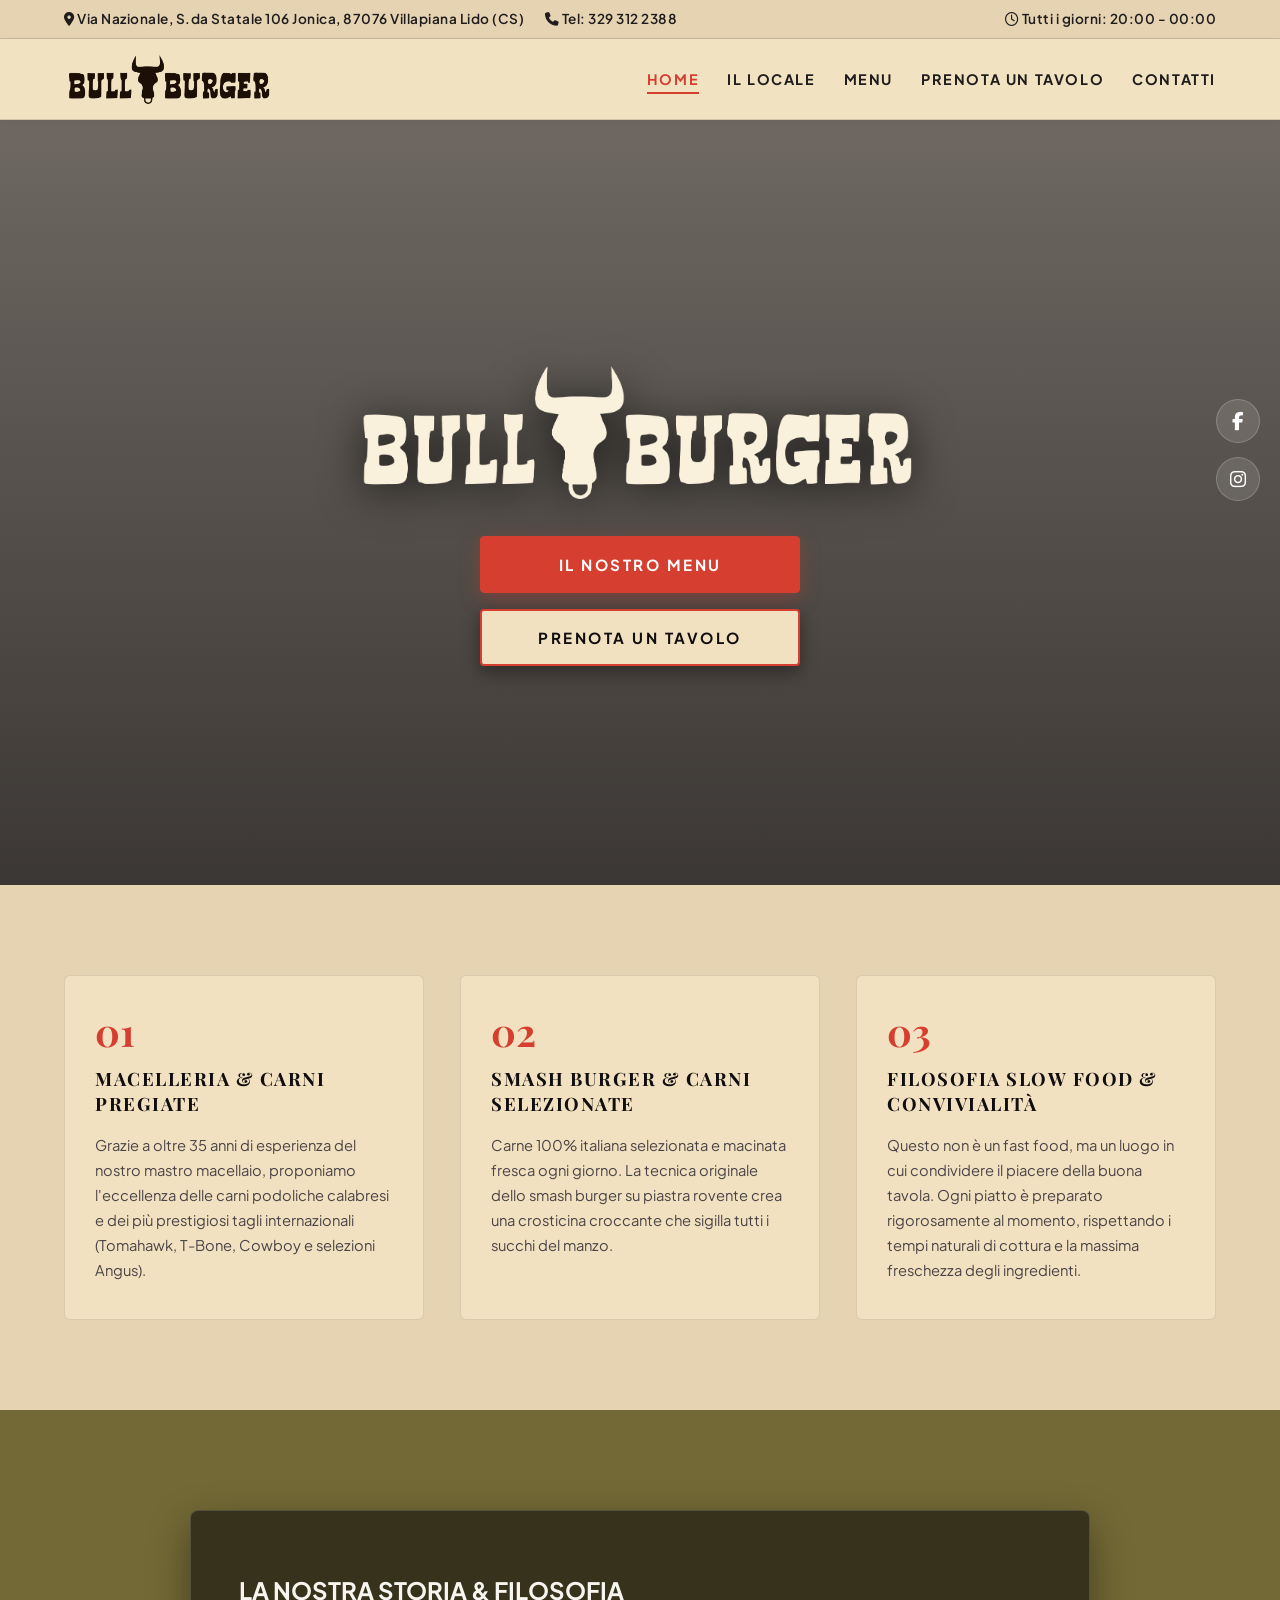
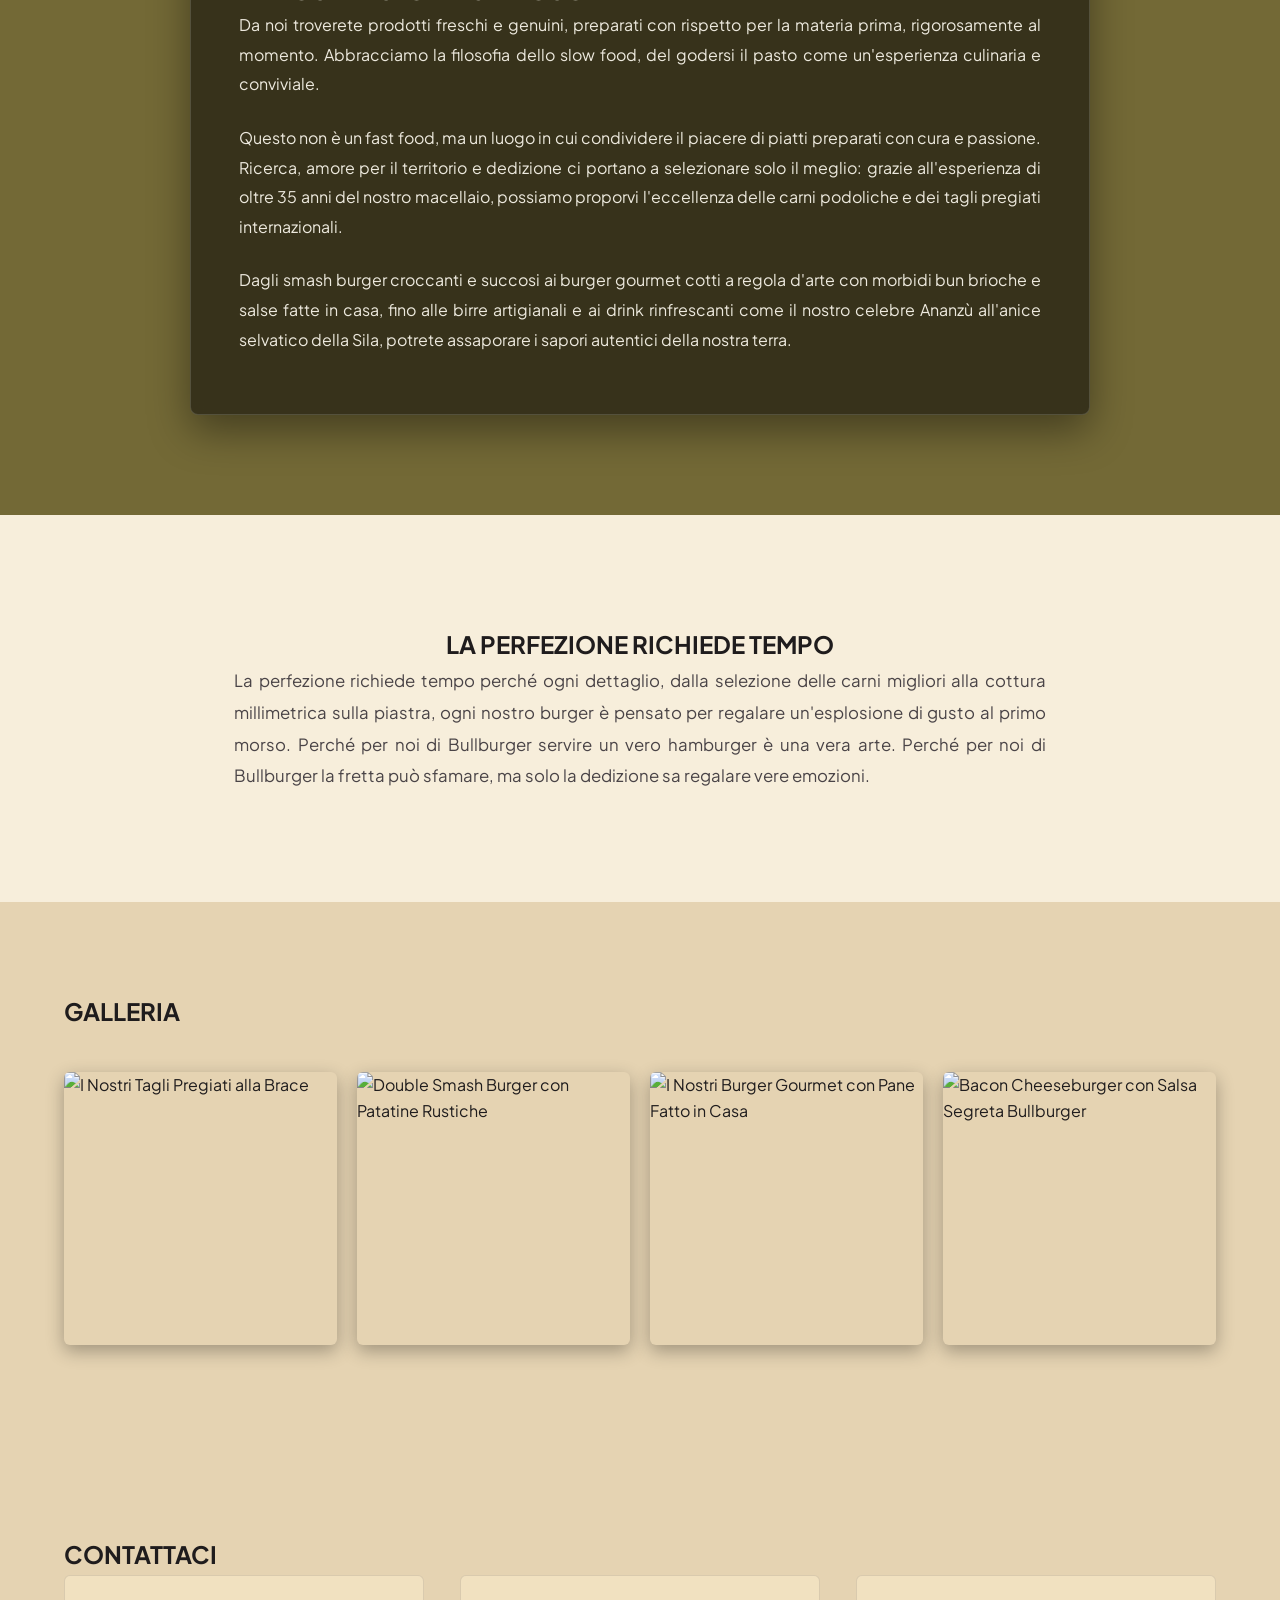
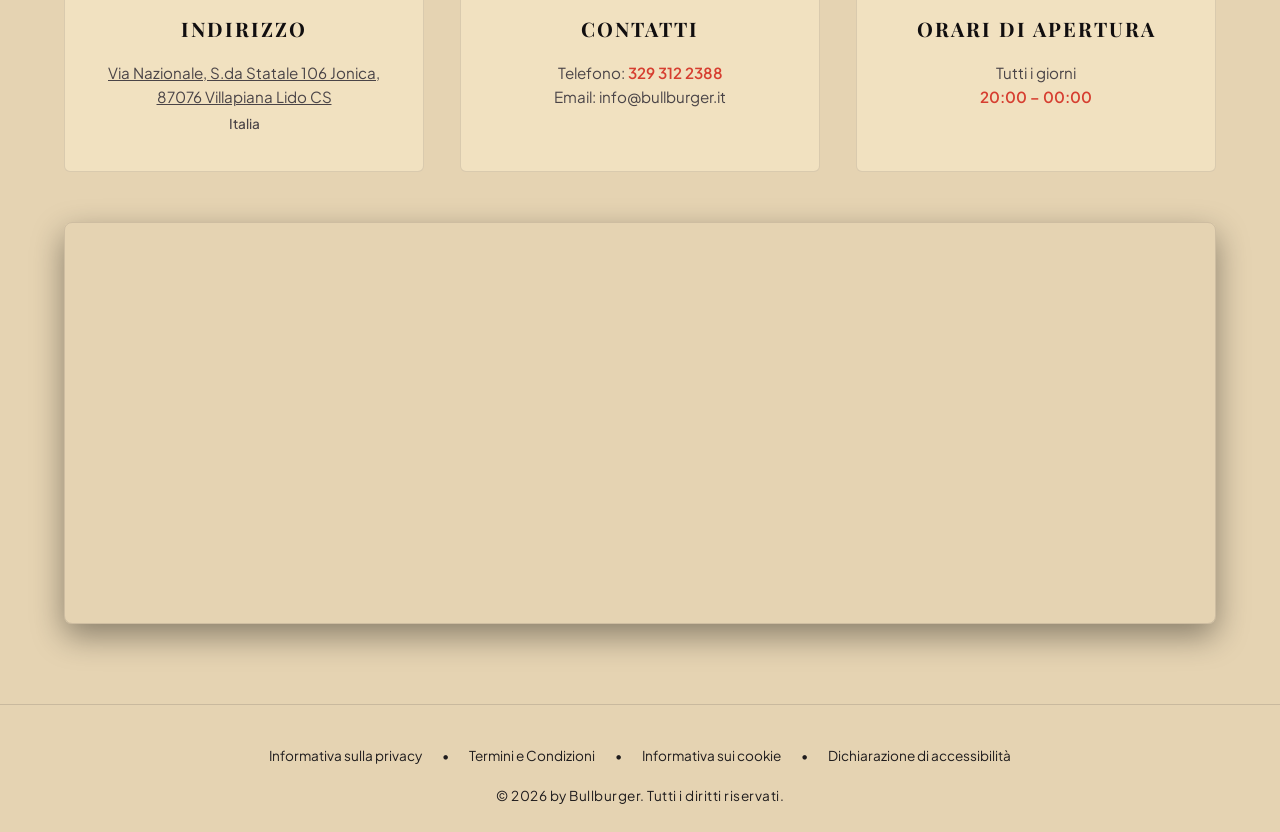
==== index.html @ 43a8c0fd "Messa a norma completa: Privacy Policy, Termini, Cookie Policy, Accessibilita e banner GDPR" ====
<!DOCTYPE html>
<html lang="it">
<head>
  <meta charset="UTF-8">
  <meta name="viewport" content="width=device-width, initial-scale=1.0">
  <title>Bullburger | Villapiana Lido</title>
  
  <!-- Favicon & Icona Safari / Apple Touch -->
  <link rel="icon" type="image/png" href="foto/icon.png">
  <link rel="shortcut icon" type="image/png" href="foto/icon.png">
  <link rel="apple-touch-icon" href="foto/icon.png">
  <meta name="description" content="Bullburger a Via Nazionale, S.da Statale 106 Jonica, Villapiana Lido CS. La vera burger house artigianale con smash burger e hamburger gourmet di alta qualità.">
  
  <!-- Font Google: Playfair Display e Plus Jakarta Sans -->
  <link rel="preconnect" href="https://fonts.googleapis.com">
  <link rel="preconnect" href="https://fonts.gstatic.com" crossorigin>
  <link href="https://fonts.googleapis.com/css2?family=Playfair+Display:ital,wght@0,500;0,700;0,900;1,400&family=Plus+Jakarta+Sans:wght@300;400;500;600;700&display=swap" rel="stylesheet">
  
  <!-- Icone FontAwesome CDN -->
  <link rel="stylesheet" href="https://cdnjs.cloudflare.com/ajax/libs/font-awesome/6.5.1/css/all.min.css">
  
  <!-- Fogli di Stile -->
  <link rel="stylesheet" href="css/styles.css">
</head>
<body>

  <!-- Barra Superiore Info Contatto -->
  <div class="top-bar">
    <div class="container">
      <div class="top-bar-contact">
        <span><i class="fa-solid fa-location-dot"></i> <a href="https://www.google.com/maps/place/Bull+Burger/@39.8053935,16.3968208,13z/data=!4m21!1m14!4m13!1m4!2m2!1d16.3879341!2d39.8195049!4e1!1m6!1m2!1s0x133f5fc4a03ec043:0x80ad513960d73089!2sBull+Burger,+Via+Nazionale,+S.da+Statale+106+Jonica,+87076+Villapiana+Lido+CS!2m2!1d16.4871083!2d39.8060219!3e0!3m5!1s0x133f5fc4a03ec043:0x80ad513960d73089!8m2!3d39.8060219!4d16.4871083!16s%2Fg%2F11gjj9by7s?entry=ttu" target="_blank" rel="noopener" class="topbar-address-link" data-contact-address>Via Nazionale, S.da Statale 106 Jonica, 87076 Villapiana Lido (CS)</a></span>
        <span><i class="fa-solid fa-phone"></i> Tel: <a href="tel:3293122388" data-contact-phone>329 312 2388</a></span>
      </div>
      <div class="top-bar-hours">
        <span><i class="fa-regular fa-clock"></i> <span data-contact-hours>Tutti i giorni 20:00 - 00:00</span></span>
      </div>
    </div>
  </div>

  <!-- Barra di Navigazione Principale -->
  <nav class="navbar">
    <div class="container nav-container">
      <a href="index.html" class="brand-logo" aria-label="Bullburger Home">
        <img src="foto/logo-2.png" alt="Bullburger" class="navbar-logo-img">
      </a>

      <ul class="nav-links">
        <li><a href="index.html" class="active">HOME</a></li>
        <li><a href="#il-locale">IL LOCALE</a></li>
        <li><a href="menu.html">MENU</a></li>
        <li><a href="prenota.html">PRENOTA UN TAVOLO</a></li>
        <li><a href="#contatti">CONTATTI</a></li>
      </ul>

      <button class="mobile-toggle" aria-label="Menu Mobile">
        <i class="fa-solid fa-bars"></i>
      </button>
    </div>
  </nav>

  <!-- Icone Social Fluttuanti Laterali -->
  <aside class="floating-socials">
    <a href="https://www.facebook.com/bullburger/?locale=it_IT" class="social-circle social-fb" target="_blank" rel="noopener" aria-label="Facebook"><i class="fa-brands fa-facebook-f"></i></a>
    <a href="https://www.instagram.com/bullburgervillapiana/" class="social-circle social-ig" target="_blank" rel="noopener" aria-label="Instagram"><i class="fa-brands fa-instagram"></i></a>
  </aside>

  <!-- Hero Section -->
  <header id="home" class="hero">
    <div class="container hero-content">
      <div class="hero-logo-container">
        <img src="foto/logo.png" alt="Bullburger" class="hero-logo-img">
      </div>
      
      <!-- 2 Bottoni al centro pagina -->
      <div class="hero-buttons-stack">
        <a href="menu.html" class="btn-primary">IL NOSTRO MENU</a>
        <a href="prenota.html" class="btn-secondary-hero">PRENOTA UN TAVOLO</a>
      </div>
    </div>
  </header>

  <!-- Sezione Il Ristorante (3 colonne) -->
  <section id="il-locale" class="highlights-section">
    <div class="container">
      <div class="highlights-grid" id="highlights-container">
        <!-- Generato dinamicamente da config.js -->
      </div>
    </div>
  </section>

  <!-- Sezione La Nostra Storia (Sfondo Verde Oliva) -->
  <section class="story-section">
    <div class="container">
      <div class="story-card">
        <h2 class="section-title" id="story-title">LA NOSTRA STORIA & FILOSOFIA</h2>
        <div id="story-paragraphs">
          <!-- Paragrafi inseriti da config.js -->
        </div>
      </div>
    </div>
  </section>

  <!-- Sezione La Perfezione Richiede Tempo (Filosofia) -->
  <section class="philosophy-section">
    <div class="container philosophy-container">
      <h2 class="section-title" id="philosophy-title">LA PERFEZIONE RICHIEDE TEMPO</h2>
      <p class="philosophy-text" id="philosophy-text">
        <!-- Testo inserito da config.js -->
      </p>
    </div>
  </section>

  <!-- Sezione Galleria -->
  <section class="gallery-section">
    <div class="container">
      <h2 class="section-title">GALLERIA</h2>
      <div class="gallery-grid" id="gallery-container">
        <!-- Immagini generate dinamicamente da config.js -->
      </div>
    </div>
  </section>

  <!-- Sezione Contatti & Mappa (senza modulo prenotazione) -->
  <section id="contatti" class="contact-section">
    <div class="container">
      <h2 class="section-title">CONTATTACI</h2>

      <div class="contact-grid">
        <div class="contact-box">
          <h3 class="contact-box-title">INDIRIZZO</h3>
          <p><a href="https://www.google.com/maps/place/Bull+Burger/@39.8053935,16.3968208,13z/data=!4m21!1m14!4m13!1m4!2m2!1d16.3879341!2d39.8195049!4e1!1m6!1m2!1s0x133f5fc4a03ec043:0x80ad513960d73089!2sBull+Burger,+Via+Nazionale,+S.da+Statale+106+Jonica,+87076+Villapiana+Lido+CS!2m2!1d16.4871083!2d39.8060219!3e0!3m5!1s0x133f5fc4a03ec043:0x80ad513960d73089!8m2!3d39.8060219!4d16.4871083!16s%2Fg%2F11gjj9by7s?entry=ttu" target="_blank" rel="noopener" style="color: inherit; text-decoration: underline;">Via Nazionale, S.da Statale 106 Jonica,<br>87076 Villapiana Lido CS</a></p>
          <p style="color: var(--text-muted); font-size: 0.85rem; margin-top: 4px; font-weight: 500;">Italia</p>
        </div>

        <div class="contact-box">
          <h3 class="contact-box-title">CONTATTI</h3>
          <p>Telefono: <a href="tel:3293122388" data-contact-phone style="color: var(--accent-gold); font-weight:600;">329 312 2388</a></p>
          <p>Email: <span style="color: var(--text-muted);">info@bullburger.it</span></p>
        </div>

        <div class="contact-box">
          <h3 class="contact-box-title">ORARI DI APERTURA</h3>
          <p>Tutti i giorni</p>
          <p style="color: var(--accent-gold); font-weight:600;">20:00 – 00:00</p>
        </div>
      </div>

      <!-- Mappa Google Maps Interattiva -->
      <div class="map-wrapper">
        <iframe id="maps-iframe" src="https://maps.google.com/maps?q=Bull+Burger,+Via+Nazionale,+S.da+Statale+106+Jonica,+87076+Villapiana+Lido+CS&t=&z=16&ie=UTF8&iwloc=&output=embed" 
          loading="lazy" 
          allowfullscreen 
          title="Mappa Bullburger">
        </iframe>
      </div>
    </div>
  </section>

  <!-- Footer -->
  <footer class="footer">
    <div class="container">
      <div class="footer-links">
        <a href="privacy.html">Informativa sulla privacy</a>
        <span>•</span>
        <a href="termini.html">Termini e Condizioni</a>
        <span>•</span>
        <a href="cookie.html">Informativa sui cookie</a>
        <span>•</span>
        <a href="accessibilita.html">Dichiarazione di accessibilità</a>
      </div>
      <p class="footer-copy">© 2026 by <span data-brand-name>Bullburger</span>. Tutti i diritti riservati.</p>
    </div>
  </footer>

  <!-- File JavaScript -->
  <script src="js/config.js"></script>
  <script src="js/script.js"></script>
</body>
</html>
---- css/styles.css ----
/* ==========================================================================
   SITO RISTORANTE - Bullburger
   Palette: Dark Earth / Warm Charcoal / Olive Green / Accent Tomato Red & Gold
   ========================================================================== */

:root {
  --bg-main: #f7eedb;
  --bg-secondary: #e5d3b2;
  --bg-card: #f1e1c0;
  --bg-olive: #736936;
  --bg-olive-dark: #5e552a;
  --text-main: #1f1c1d;
  --text-muted: #4a4447;
  --text-dark: #110e0f;
  --accent-red: #d63e30;
  --accent-gold: #d63e30;
  --accent-green: #25d366; /* WhatsApp Green */
  --accent-green-dark: #128c7e;
  --border-light: rgba(43, 39, 41, 0.15);
  --border-card: rgba(43, 39, 41, 0.12);
  --font-serif: 'Playfair Display', Georgia, serif;
  --font-sans: 'Plus Jakarta Sans', system-ui, -apple-system, sans-serif;
  --container-max: 1200px;
  --transition: all 0.3s cubic-bezier(0.16, 1, 0.3, 1);
}

*, *::before, *::after {
  box-sizing: border-box;
  margin: 0;
  padding: 0;
}

html {
  scroll-behavior: smooth;
  font-size: 16px;
  scroll-padding-top: 80px;
}

body {
  font-family: var(--font-sans);
  background-color: var(--bg-main);
  color: var(--text-main);
  line-height: 1.65;
  overflow-x: hidden;
  -webkit-font-smoothing: antialiased;
}

a {
  color: inherit;
  text-decoration: none;
  transition: var(--transition);
}

img {
  max-width: 100%;
  height: auto;
  display: block;
}

.container {
  width: 100%;
  max-width: var(--container-max);
  margin: 0 auto;
  padding: 0 24px;
}

/* ==========================================================================
   TOP BAR & NAVIGATION
   ========================================================================== */

.top-bar {
  background-color: var(--bg-secondary);
  color: var(--text-main);
  font-weight: 600;
  font-size: 0.85rem;
  letter-spacing: 0.5px;
  border-bottom: 1px solid var(--border-light);
  padding: 8px 0;
}

.top-bar .container {
  display: flex;
  justify-content: space-between;
  align-items: center;
  flex-wrap: wrap;
  gap: 12px;
}

.top-bar-contact span {
  margin-right: 18px;
}

.top-bar-contact span:last-child {
  margin-right: 0;
}

.top-bar-contact a:hover {
  color: var(--accent-gold);
}

.navbar {
  position: sticky;
  top: 0;
  z-index: 1000;
  background-color: rgba(241, 225, 192, 0.96);
  box-shadow: 0 2px 10px rgba(0, 0, 0, 0.05);
  box-shadow: 0 2px 10px rgba(0, 0, 0, 0.05);
  backdrop-filter: blur(12px);
  border-bottom: 1px solid var(--border-light);
  transition: var(--transition);
}

.navbar.scrolled {
  background-color: rgba(229, 211, 178, 0.98);
  box-shadow: 0 8px 24px rgba(0, 0, 0, 0.4);
}

.nav-container {
  display: flex;
  justify-content: space-between;
  align-items: center;
  height: 80px;
}

.brand-logo {
  display: flex;
  align-items: center;
}

.navbar-logo-img {
  height: 52px;
  max-height: 56px;
  width: auto;
  object-fit: contain;
  display: block;
}

.nav-links {
  display: flex;
  list-style: none;
  align-items: center;
  gap: 28px;
}

.nav-links a {
  font-size: 0.90rem;
  font-weight: 600;
  letter-spacing: 1.6px;
  text-transform: uppercase;
  color: var(--text-main); font-weight: 700;
  position: relative;
  padding: 6px 0;
}

.nav-links a:hover,
.nav-links a.active {
  color: var(--accent-red);
}

.nav-links a::after {
  content: '';
  position: absolute;
  bottom: 0;
  left: 0;
  width: 0%;
  height: 2px;
  background-color: var(--accent-red);
  transition: var(--transition);
}

.nav-links a:hover::after,
.nav-links a.active::after {
  width: 100%;
}

.mobile-toggle {
  display: none;
  background: none;
  border: none;
  color: var(--text-main);
  font-size: 1.8rem;
  cursor: pointer;
}

/* Floating Social Icons */
.floating-socials {
  position: fixed;
  right: 20px;
  top: 50%;
  transform: translateY(-50%);
  display: flex;
  flex-direction: column;
  gap: 14px;
  z-index: 999;
}

.social-circle {
  width: 44px;
  height: 44px;
  border-radius: 50%;
  background: rgba(255, 255, 255, 0.12);
  backdrop-filter: blur(8px);
  border: 1px solid rgba(255, 255, 255, 0.2);
  display: flex;
  align-items: center;
  justify-content: center;
  color: #fff;
  font-size: 1.15rem;
  transition: var(--transition);
}

.social-circle:hover {
  background: var(--accent-red);
  transform: scale(1.12);
}

/* ==========================================================================
   HERO SECTION (HOME)
   ========================================================================== */

.hero {
  position: relative;
  min-height: 85vh;
  display: flex;
  align-items: center;
  justify-content: center;
  text-align: center;
  background: linear-gradient(rgba(18, 15, 16, 0.60), rgba(18, 15, 16, 0.82)),
              url('https://images.unsplash.com/photo-1568901346375-23c9450c58cd?auto=format&fit=crop&w=1920&q=80') center/cover no-repeat;
  padding: 80px 20px 60px;
}

.hero-content {
  max-width: 800px;
  display: flex;
  flex-direction: column;
  align-items: center;
}

.hero-logo-container {
  margin-bottom: 24px;
  width: 100%;
}

.hero-logo-img {
  max-width: 580px;
  width: 95%;
  height: auto;
  margin: 0 auto;
  display: block;
  animation: logoMaterialize 1.4s cubic-bezier(0.16, 1, 0.3, 1) forwards;
  will-change: transform, opacity, filter;
}

@keyframes logoMaterialize {
  0% {
    opacity: 0;
    transform: scale(0.72) translateY(28px);
    filter: blur(14px) brightness(1.7) drop-shadow(0 0 35px rgba(255, 255, 255, 0.85));
  }
  65% {
    opacity: 0.95;
    transform: scale(1.03) translateY(-4px);
    filter: blur(2px) brightness(1.15) drop-shadow(0 0 16px rgba(255, 255, 255, 0.4));
  }
  100% {
    opacity: 1;
    transform: scale(1) translateY(0);
    filter: blur(0px) brightness(1) drop-shadow(0 6px 22px rgba(0, 0, 0, 0.7));
  }
}

.hero-buttons-stack {
  display: flex;
  flex-direction: column;
  gap: 16px;
  align-items: center;
  width: 100%;
  max-width: 320px;
  margin-top: 10px;
  animation: heroButtonsFadeIn 0.9s 0.5s cubic-bezier(0.16, 1, 0.3, 1) both;
}

@keyframes heroButtonsFadeIn {
  0% {
    opacity: 0;
    transform: translateY(20px);
  }
  100% {
    opacity: 1;
    transform: translateY(0);
  }
}

/* Hero Action Buttons */
.hero-buttons-stack {
  display: flex;
  flex-direction: column;
  gap: 16px;
  align-items: center;
  width: 100%;
  max-width: 320px;
  margin-top: 10px;
}

.btn-primary {
  display: block;
  width: 100%;
  padding: 15px 36px;
  background-color: var(--accent-red);
  color: #fff;
  border: 1px solid var(--accent-red);
  font-size: 0.95rem;
  font-weight: 700;
  letter-spacing: 2.5px;
  text-transform: uppercase;
  border-radius: 4px;
  text-align: center;
  cursor: pointer;
  box-shadow: 0 6px 20px rgba(209, 56, 43, 0.35);
  transition: var(--transition);
}

.btn-primary:hover {
  background-color: #b52a1f;
  border-color: #b52a1f;
  transform: translateY(-2px);
  box-shadow: 0 10px 24px rgba(209, 56, 43, 0.5);
}

.btn-secondary-hero {
  display: block;
  width: 100%;
  padding: 14px 36px;
  background-color: var(--bg-card);
  color: var(--text-dark);
  border: 2px solid var(--accent-red);
  font-weight: 800;
  font-size: 0.95rem;
  font-weight: 700;
  letter-spacing: 2.5px;
  text-transform: uppercase;
  border-radius: 4px;
  text-align: center;
  cursor: pointer;
  backdrop-filter: blur(8px);
  box-shadow: 0 6px 18px rgba(0, 0, 0, 0.4);
  transition: var(--transition);
}

.btn-secondary-hero:hover {
  background-color: var(--accent-red);
  color: #fff;
  transform: translateY(-2px);
  box-shadow: 0 10px 24px rgba(214, 175, 93, 0.4);
}

/* ==========================================================================
   PAGE BANNER (FOR SUBPAGES)
   ========================================================================== */

.page-banner {
  padding: 70px 20px 50px;
  text-align: center;
  background: linear-gradient(rgba(241, 225, 192, 0.88), rgba(229, 211, 178, 0.95)),
              url('https://images.unsplash.com/photo-1586190848861-99aa4a171e90?auto=format&fit=crop&w=1920&q=80') center/cover no-repeat;
  border-bottom: 1px solid var(--border-light);
}

.page-banner-title {
  font-family: var(--font-serif);
  font-size: clamp(2.2rem, 5vw, 3.5rem);
  font-weight: 700;
  letter-spacing: 3px;
  text-transform: uppercase;
  color: var(--text-dark);
  margin-bottom: 12px;
}

.page-banner-subtitle {
  font-size: 1.05rem;
  color: var(--text-main); font-weight: 600;
  max-width: 700px;
  margin: 0 auto;
}

/* ==========================================================================
   SECTIONS: HIGHLIGHTS, STORY, PHILOSOPHY, GALLERY
   ========================================================================== */

.highlights-section {
  padding: 90px 0;
  background-color: var(--bg-secondary);
}

.highlights-grid {
  display: grid;
  grid-template-columns: repeat(3, 1fr);
  gap: 36px;
}

.highlight-card {
  padding: 36px 30px;
  background-color: var(--bg-card);
  border: 1px solid var(--border-card);
  border-radius: 6px;
  display: flex;
  flex-direction: column;
  transition: var(--transition);
}

.highlight-card:hover {
  transform: translateY(-6px);
  border-color: var(--accent-gold);
}

.highlight-num {
  font-family: var(--font-serif);
  font-size: 2.4rem;
  color: var(--accent-gold);
  font-weight: 700;
  line-height: 1;
  margin-bottom: 16px;
}

.highlight-title {
  font-family: var(--font-serif);
  font-size: 1.15rem;
  letter-spacing: 1.5px;
  text-transform: uppercase;
  color: var(--text-dark);
  margin-bottom: 16px;
  line-height: 1.35;
}

.highlight-text {
  font-size: 0.92rem;
  color: var(--text-muted);
  line-height: 1.7;
}

.story-section {
  padding: 100px 0;
  background: var(--bg-olive) url('https://images.unsplash.com/photo-1541544741938-0af808871cc0?auto=format&fit=crop&w=1920&q=80') center/cover no-repeat;
  background-blend-mode: multiply;
  color: #f7f5ef;
  position: relative;
}

.story-section .section-title {
  color: #f7f5ef;
}

.story-card {
  max-width: 900px;
  margin: 0 auto;
  background: rgba(45, 42, 23, 0.85);
  backdrop-filter: blur(6px);
  padding: 60px 48px;
  border-radius: 8px;
  border: 1px solid rgba(255, 255, 255, 0.15);
  box-shadow: 0 16px 40px rgba(0, 0, 0, 0.4);
}

.story-card p {
  font-family: var(--font-sans);
  font-size: 1rem;
  line-height: 1.85;
  margin-bottom: 24px;
  color: #ede9de !important;
  text-align: justify;
}

.story-card p:last-child {
  margin-bottom: 0;
}

.philosophy-section {
  padding: 110px 0;
  background-color: var(--bg-main);
  text-align: center;
}

.philosophy-container {
  max-width: 860px;
  margin: 0 auto;
}

.philosophy-text {
  font-size: 1.05rem;
  line-height: 1.9;
  color: var(--text-muted);
  text-align: justify;
}

.gallery-section {
  padding: 90px 0;
  background-color: var(--bg-secondary);
}

.gallery-grid {
  display: grid;
  grid-template-columns: repeat(4, 1fr);
  gap: 20px;
  margin-top: 40px;
}

.gallery-item {
  position: relative;
  border-radius: 6px;
  overflow: hidden;
  aspect-ratio: 1 / 1;
  box-shadow: 0 6px 18px rgba(0,0,0,0.3);
  cursor: pointer;
}

.gallery-item img {
  width: 100%;
  height: 100%;
  object-fit: cover;
  transition: transform 0.5s ease;
}

.gallery-item:hover img {
  transform: scale(1.08);
}

.gallery-overlay {
  position: absolute;
  inset: 0;
  background: linear-gradient(to top, rgba(0,0,0,0.8) 0%, transparent 60%);
  opacity: 0;
  display: flex;
  align-items: flex-end;
  padding: 18px;
  transition: var(--transition);
}

.gallery-item:hover .gallery-overlay {
  opacity: 1;
}

.gallery-caption {
  font-size: 0.9rem;
  font-weight: 600;
  color: #fff;
}

/* ==========================================================================
   MENU SECTION (FULL MENU)
   ========================================================================== */

.menu-section {
  padding: 70px 0 110px;
  background-color: var(--bg-main);
}

.menu-tabs {
  display: flex;
  justify-content: center;
  gap: 10px;
  flex-wrap: wrap;
  margin-bottom: 50px;
}

.menu-tab-btn {
  background: var(--bg-card);
  border: 1px solid var(--border-light);
  color: var(--text-muted);
  padding: 10px 20px;
  border-radius: 30px;
  font-size: 0.85rem;
  font-weight: 600;
  letter-spacing: 1px;
  cursor: pointer;
  transition: var(--transition);
}

.menu-tab-btn:hover,
.menu-tab-btn.active {
  background: var(--accent-red);
  color: #fff;
  border-color: var(--accent-red);
  box-shadow: 0 4px 14px rgba(209, 56, 43, 0.4);
}

.menu-category-group {
  margin-bottom: 60px;
}

.category-title {
  font-family: var(--font-serif);
  font-size: 1.8rem;
  letter-spacing: 2px;
  color: var(--text-dark);
  text-transform: uppercase;
  margin-bottom: 6px;
}

.category-subtitle {
  font-size: 0.95rem;
  color: var(--accent-gold);
  margin-bottom: 28px;
  font-style: italic;
}

.menu-items-grid {
  display: grid;
  grid-template-columns: repeat(2, 1fr);
  gap: 24px;
}

.menu-card {
  display: flex;
  justify-content: space-between;
  gap: 20px;
  background-color: var(--bg-secondary);
  border: 1px solid var(--border-card);
  padding: 22px;
  border-radius: 6px;
  transition: var(--transition);
}

.menu-card:hover {
  background-color: var(--bg-card);
  border-color: rgba(255, 255, 255, 0.18);
  transform: translateY(-3px);
}

.menu-card-info {
  flex: 1;
}

.menu-item-header {
  display: flex;
  justify-content: space-between;
  align-items: baseline;
  gap: 12px;
  margin-bottom: 8px;
}

.menu-item-name {
  font-family: var(--font-serif);
  font-size: 1.15rem;
  font-weight: 700;
  color: var(--text-dark);
}

.menu-item-price {
  font-size: 1rem;
  font-weight: 700;
  color: var(--accent-gold);
  white-space: nowrap;
}

.menu-item-desc {
  font-size: 0.88rem;
  color: var(--text-muted);
  line-height: 1.5;
  margin-bottom: 12px;
}

.menu-tags {
  display: flex;
  gap: 6px;
  flex-wrap: wrap;
}

.tag-badge {
  font-size: 0.72rem;
  padding: 3px 10px;
  background: rgba(0, 0, 0, 0.08);
  border-radius: 20px;
  color: var(--text-dark); font-weight: 600;
  letter-spacing: 0.5px;
}

.menu-card-thumb {
  width: 90px;
  height: 90px;
  border-radius: 6px;
  overflow: hidden;
  flex-shrink: 0;
}

.menu-card-thumb img {
  width: 100%;
  height: 100%;
  object-fit: cover;
}

/* ==========================================================================
   PRENOTAZIONE & WHATSAPP BANNER (PRENOTA.HTML)
   ========================================================================= */

.booking-section {
  padding: 70px 0 100px;
  background-color: var(--bg-main);
}

.booking-wrapper {
  display: grid;
  grid-template-columns: 1.25fr 0.75fr;
  gap: 40px;
  align-items: start;
}

.reservation-box {
  background-color: var(--bg-card);
  padding: 44px 36px;
  border-radius: 8px;
  border: 1px solid var(--border-card);
  box-shadow: 0 12px 32px rgba(0,0,0,0.3);
  position: relative;
}

.whatsapp-notice-card {
  background: rgba(37, 211, 102, 0.1);
  border-left: 4px solid var(--accent-green);
  padding: 16px 20px;
  border-radius: 4px;
  margin-bottom: 28px;
  display: flex;
  gap: 14px;
  align-items: center;
}

.whatsapp-notice-card i {
  font-size: 1.8rem;
  color: var(--accent-green);
  flex-shrink: 0;
}

.whatsapp-notice-card p {
  font-size: 0.92rem;
  color: #0f5132; font-weight: 600;
  line-height: 1.5;
  margin: 0;
}

.form-title {
  font-family: var(--font-serif);
  font-size: 1.6rem;
  letter-spacing: 1px;
  color: #110e0f !important;
  margin-bottom: 8px;
}

.form-subtitle {
  color: #4a4447 !important;
  font-size: 0.92rem;
  margin-bottom: 24px;
}

.form-grid {
  display: grid;
  grid-template-columns: 1fr 1fr;
  gap: 16px;
  margin-bottom: 16px;
}

.form-grid {
  display: grid;
  grid-template-columns: 1fr 1fr;
  gap: 20px;
  margin-bottom: 16px;
  align-items: flex-end; /* Allinea perfettamente alla base tutti i campi della stessa riga */
}

.form-group {
  margin-bottom: 18px;
  display: flex;
  flex-direction: column;
  justify-content: flex-end;
}

.form-group label {
  color: var(--text-dark);
  font-weight: 700;
  display: flex;
  align-items: flex-end;
  min-height: 28px; /* Garantisce che etichette su 1 o 2 righe abbiano sempre la stessa altezza */
  font-size: 0.82rem;
  font-weight: 600;
  letter-spacing: 1px;
  text-transform: uppercase;
  color: var(--text-muted);
  margin-bottom: 8px;
  line-height: 1.3;
}

.form-group input,
.form-group select {
  width: 100%;
  height: 48px;
  padding: 0 16px;
  background-color: #faf2e1 !important;
  border: 1.5px solid rgba(43, 39, 41, 0.25) !important;
  color: #110e0f !important;
  border-radius: 6px;
  font-family: inherit;
  font-size: 0.95rem;
  font-weight: 600;
  outline: none;
  box-sizing: border-box;
  color-scheme: light;
  transition: var(--transition);
}

.form-group textarea {
  width: 100%;
  padding: 14px 16px;
  background-color: #faf2e1 !important;
  border: 1.5px solid rgba(43, 39, 41, 0.25) !important;
  color: #110e0f !important;
  border-radius: 6px;
  font-family: inherit;
  font-size: 0.95rem;
  font-weight: 600;
  outline: none;
  box-sizing: border-box;
  color-scheme: light;
  transition: var(--transition);
}

.form-group input:focus,
.form-group select:focus,
.form-group textarea:focus {
  border-color: var(--accent-red) !important;
  background-color: #fffdf7 !important;
  box-shadow: 0 0 0 3px rgba(214, 62, 48, 0.15);
}

.booking-info-box {
  background-color: var(--bg-secondary);
  padding: 36px 30px;
  border-radius: 8px;
  border: 1px solid var(--border-card);
  display: flex;
  flex-direction: column;
  gap: 24px;
}

.info-item {
  display: flex;
  gap: 16px;
  align-items: flex-start;
}

.info-icon {
  font-size: 1.3rem;
  color: var(--accent-gold);
  margin-top: 2px;
}

.info-content h4 {
  font-family: var(--font-serif);
  font-size: 1.1rem;
  color: var(--text-dark);
  margin-bottom: 4px;
}

.info-content p {
  font-size: 0.92rem;
  color: var(--text-muted);
  line-height: 1.6;
}

/* Success Confirmation Overlay Card */
/* Box di Conferma Immediata Prenotazione (Tema Chiaro, No WhatsApp) */
.booking-success-box {
  background-color: var(--bg-card) !important;
  border: 2px solid var(--accent-red) !important;
  border-radius: 12px !important;
  padding: 36px 28px !important;
  text-align: center !important;
  color: var(--text-dark) !important;
  box-shadow: 0 10px 30px rgba(0, 0, 0, 0.08) !important;
  display: none;
}

.success-icon {
  width: 64px;
  height: 64px;
  border-radius: 50%;
  background-color: rgba(37, 211, 102, 0.15);
  color: var(--accent-green);
  font-size: 2.2rem;
  display: flex;
  align-items: center;
  justify-content: center;
  margin: 0 auto 16px;
}

.success-title {
  font-family: var(--font-serif);
  font-size: 1.8rem;
  font-weight: 800;
  color: var(--text-dark) !important;
  margin-bottom: 8px;
}

.success-subtitle {
  color: var(--text-main) !important;
  font-size: 1rem;
  font-weight: 500;
  margin-bottom: 20px;
}

.booking-summary-pill {
  display: inline-block;
  background-color: #faf2e1;
  border: 1px solid rgba(43, 39, 41, 0.2);
  color: var(--text-dark);
  padding: 8px 18px;
  border-radius: 25px;
  font-size: 0.95rem;
  font-weight: 700;
  margin-bottom: 20px;
}

.booking-confirmed-card {
  background-color: #faf2e1;
  border: 1px solid rgba(43, 39, 41, 0.15);
  border-radius: 8px;
  padding: 16px 20px;
  margin-bottom: 18px;
  text-align: left;
}

.confirmed-row {
  display: flex;
  justify-content: space-between;
  align-items: center;
  padding: 8px 0;
  border-bottom: 1px solid rgba(43, 39, 41, 0.08);
  font-size: 0.95rem;
  color: var(--text-dark);
}

.confirmed-row:last-child {
  border-bottom: none;
}

.row-label {
  color: var(--text-muted);
  font-weight: 500;
}

.code-value {
  color: var(--accent-red);
  font-weight: 700;
  letter-spacing: 0.5px;
}

.booking-note {
  font-size: 0.88rem;
  color: var(--text-muted);
}

.booking-note a {
  color: var(--accent-red);
  font-weight: 700;
}

.whatsapp-success-message i {
  color: var(--accent-green);
  font-size: 1.4rem;
  margin-right: 8px;
  vertical-align: middle;
}

/* ==========================================================================
   PANNELLO GESTIONE PRENOTAZIONI (ADMIN / DASHBOARD)
   ========================================================================== */

.admin-header {
  display: flex;
  justify-content: space-between;
  align-items: center;
  flex-wrap: wrap;
  gap: 16px;
  margin-bottom: 30px;
  padding-bottom: 20px;
  border-bottom: 1px solid var(--border-light);
}

.admin-filters {
  display: flex;
  gap: 10px;
  flex-wrap: wrap;
}

.admin-filter-btn {
  background: var(--bg-card);
  border: 1px solid var(--border-light);
  color: var(--text-muted);
  padding: 8px 16px;
  border-radius: 20px;
  font-size: 0.85rem;
  cursor: pointer;
  transition: var(--transition);
}

.admin-filter-btn.active,
.admin-filter-btn:hover {
  background: var(--accent-gold);
  color: #1a1718;
  font-weight: 600;
}

.booking-cards-list {
  display: flex;
  flex-direction: column;
  gap: 18px;
}

.admin-card {
  background-color: var(--bg-card);
  border: 1px solid var(--border-card);
  border-radius: 8px;
  padding: 24px;
  display: grid;
  grid-template-columns: 1fr auto;
  gap: 24px;
  align-items: center;
  transition: var(--transition);
}

.admin-card:hover {
  border-color: rgba(255, 255, 255, 0.2);
  transform: translateY(-2px);
}

.admin-card.status-confermato {
  border-left: 5px solid var(--accent-green);
}

.admin-card.status-rifiutato {
  border-left: 5px solid var(--accent-red);
}

.admin-card.status-attesa {
  border-left: 5px solid var(--accent-gold);
}

.admin-card-header {
  display: flex;
  align-items: center;
  gap: 14px;
  margin-bottom: 10px;
}

.admin-card-name {
  font-family: var(--font-serif);
  font-size: 1.35rem;
  color: var(--text-dark);
  font-weight: 700;
}

.status-badge {
  font-size: 0.75rem;
  padding: 4px 10px;
  border-radius: 20px;
  font-weight: 700;
  text-transform: uppercase;
  letter-spacing: 0.5px;
}

.badge-attesa {
  background: rgba(214, 175, 93, 0.18);
  color: var(--accent-gold);
}

.badge-confermato {
  background: rgba(37, 211, 102, 0.18);
  color: var(--accent-green);
}

.badge-rifiutato {
  background: rgba(209, 56, 43, 0.18);
  color: #ff786b;
}

.admin-card-details {
  display: flex;
  flex-wrap: wrap;
  gap: 18px;
  color: var(--text-muted);
  font-size: 0.92rem;
  margin-bottom: 10px;
}

.admin-card-details span {
  display: flex;
  align-items: center;
  gap: 6px;
}

.admin-card-details i {
  color: var(--accent-gold);
}

.admin-card-notes {
  font-size: 0.88rem;
  color: #d1cbc3;
  background: rgba(0, 0, 0, 0.25);
  padding: 10px 14px;
  border-radius: 4px;
  margin-top: 8px;
  border-left: 2px solid var(--border-light);
}

.admin-actions {
  display: flex;
  flex-direction: column;
  gap: 10px;
  min-width: 220px;
}

.btn-whatsapp-confirm {
  display: flex;
  align-items: center;
  justify-content: center;
  gap: 8px;
  background-color: var(--accent-green);
  color: #fff;
  padding: 11px 18px;
  border-radius: 4px;
  font-size: 0.85rem;
  font-weight: 700;
  letter-spacing: 0.5px;
  text-transform: uppercase;
  border: none;
  cursor: pointer;
  box-shadow: 0 4px 12px rgba(37, 211, 102, 0.3);
  transition: var(--transition);
}

.btn-whatsapp-confirm:hover {
  background-color: #1eb956;
  transform: translateY(-2px);
  box-shadow: 0 6px 16px rgba(37, 211, 102, 0.45);
}

.btn-whatsapp-reject {
  display: flex;
  align-items: center;
  justify-content: center;
  gap: 8px;
  background-color: rgba(209, 56, 43, 0.15);
  color: #ff786b;
  border: 1px solid rgba(209, 56, 43, 0.4);
  padding: 9px 16px;
  border-radius: 4px;
  font-size: 0.82rem;
  font-weight: 600;
  cursor: pointer;
  transition: var(--transition);
}

.btn-whatsapp-reject:hover {
  background-color: var(--accent-red);
  color: #fff;
}

/* ==========================================================================
   CONTATTACI SECTION (HOME)
   ========================================================================== */

.contact-section {
  padding: 100px 0 80px;
  background-color: var(--bg-secondary);
}

.contact-grid {
  display: grid;
  grid-template-columns: repeat(3, 1fr);
  gap: 36px;
  text-align: center;
  margin-bottom: 50px;
}

.contact-box {
  background-color: var(--bg-card);
  padding: 36px 24px;
  border-radius: 6px;
  border: 1px solid var(--border-card);
}

.contact-box-title {
  font-family: var(--font-serif);
  font-size: 1.25rem;
  letter-spacing: 2px;
  text-transform: uppercase;
  color: var(--text-dark);
  margin-bottom: 16px;
}

.contact-box p {
  color: var(--text-muted);
  font-size: 0.95rem;
  line-height: 1.6;
}

.map-wrapper {
  border-radius: 8px;
  overflow: hidden;
  box-shadow: 0 12px 32px rgba(0,0,0,0.4);
  border: 1px solid var(--border-card);
}

.map-wrapper iframe {
  width: 100%;
  height: 400px;
  border: none;
  display: block;
}

/* ==========================================================================
   FOOTER
   ========================================================================== */

.footer {
  background-color: var(--bg-secondary);
  padding: 40px 0 24px;
  border-top: 1px solid var(--border-light);
  font-size: 0.85rem;
  color: var(--text-main);
  text-align: center;
}

.footer-links {
  display: flex;
  justify-content: center;
  gap: 20px;
  flex-wrap: wrap;
  margin-bottom: 18px;
}

.footer-links a:hover {
  color: var(--accent-red);
}

.footer-copy {
  letter-spacing: 0.5px;
}

/* ==========================================================================
   RESPONSIVE DESIGN
   ========================================================================== */

@media (max-width: 992px) {
  .highlights-grid,
  .contact-grid,
  .booking-wrapper,
  .admin-card {
    grid-template-columns: 1fr;
  }

  .admin-actions {
    flex-direction: row;
    width: 100%;
  }

  .gallery-grid {
    grid-template-columns: repeat(2, 1fr);
  }

  .menu-items-grid {
    grid-template-columns: 1fr;
  }
}

@media (max-width: 768px) {
  .top-bar {
    text-align: center;
  }

  .top-bar .container {
    justify-content: center;
  }

  .mobile-toggle {
    display: block;
  }

  .nav-links {
    position: absolute;
    top: 80px;
    left: 0;
    width: 100%;
    background-color: var(--bg-card);
    flex-direction: column;
    padding: 24px 0;
    gap: 20px;
    border-bottom: 1px solid var(--border-light);
    transform: translateY(-120%);
    opacity: 0;
    pointer-events: none;
    transition: var(--transition);
  }

  .nav-links.active {
    transform: translateY(0);
    opacity: 1;
    pointer-events: auto;
  }

  .floating-socials {
    display: none;
  }

  .form-grid {
    grid-template-columns: 1fr;
  }

  .story-card {
    padding: 36px 24px;
  }
}


/* ==========================================================================
   DASHBOARD TAVOLI 2 COLONNE: CONFERMATI A SINISTRA, IN ARRIVO A DESTRA
   ========================================================================== */

.admin-columns-grid {
  display: grid;
  grid-template-columns: 1fr 1fr;
  gap: 30px;
  align-items: start;
}

.admin-column {
  background-color: var(--bg-secondary);
  border: 1px solid var(--border-card);
  border-radius: 8px;
  padding: 24px;
}

.column-header {
  display: flex;
  justify-content: space-between;
  align-items: center;
  padding-bottom: 16px;
  margin-bottom: 20px;
  border-bottom: 1px solid var(--border-light);
}

.column-title {
  font-family: var(--font-serif);
  font-size: 1.35rem;
  color: var(--text-dark);
  display: flex;
  align-items: center;
  gap: 10px;
}

.column-badge {
  background: rgba(255, 255, 255, 0.1);
  padding: 3px 12px;
  border-radius: 20px;
  font-size: 0.85rem;
  font-weight: 700;
  color: var(--accent-gold);
}

.table-card {
  background-color: var(--bg-card);
  border: 1px solid var(--border-card);
  border-radius: 6px;
  padding: 20px;
  margin-bottom: 16px;
  transition: var(--transition);
}

.table-card:hover {
  border-color: rgba(255, 255, 255, 0.25);
  transform: translateY(-2px);
}

.table-card-confirmed {
  border-left: 5px solid var(--accent-green);
}

.table-card-pending {
  border-left: 5px solid var(--accent-gold);
}

.table-card-header {
  display: flex;
  justify-content: space-between;
  align-items: baseline;
  margin-bottom: 8px;
}

.table-card-name {
  font-family: var(--font-serif);
  font-size: 1.2rem;
  color: var(--text-dark);
  font-weight: 700;
}

.table-time-tag {
  color: var(--accent-gold);
  font-weight: 700;
  font-size: 0.95rem;
}

.table-card-info {
  display: flex;
  flex-wrap: wrap;
  gap: 14px;
  font-size: 0.88rem;
  color: var(--text-muted);
  margin-bottom: 12px;
}

.table-card-info span {
  display: flex;
  align-items: center;
  gap: 6px;
}

.btn-remove-booking {
  background-color: rgba(209, 56, 43, 0.15);
  color: #ff786b;
  border: 1px solid rgba(209, 56, 43, 0.4);
  padding: 8px 14px;
  border-radius: 4px;
  font-size: 0.80rem;
  font-weight: 600;
  cursor: pointer;
  display: inline-flex;
  align-items: center;
  gap: 6px;
  transition: var(--transition);
}

.btn-remove-booking:hover {
  background-color: var(--accent-red);
  color: #fff;
}

.btn-whatsapp-chat {
  background-color: rgba(37, 211, 102, 0.15);
  color: var(--accent-green);
  border: 1px solid rgba(37, 211, 102, 0.4);
  padding: 8px 14px;
  border-radius: 4px;
  font-size: 0.80rem;
  font-weight: 600;
  cursor: pointer;
  display: inline-flex;
  align-items: center;
  gap: 6px;
  transition: var(--transition);
}

.btn-whatsapp-chat:hover {
  background-color: var(--accent-green);
  color: #fff;
}

@media (max-width: 992px) {
  .admin-columns-grid {
    grid-template-columns: 1fr;
  }
}


/* Date Navigator Bar in Colonna Sinistra (Tavoli Confermati) */
.date-navigator-bar {
  display: flex;
  align-items: center;
  justify-content: space-between;
  background: rgba(0, 0, 0, 0.4);
  border: 1px solid var(--border-light);
  border-radius: 6px;
  padding: 10px 14px;
  margin-bottom: 20px;
  gap: 10px;
  flex-wrap: wrap;
}

.date-nav-controls {
  display: flex;
  align-items: center;
  gap: 8px;
  flex: 1;
}

.date-nav-arrow {
  background: var(--bg-card);
  border: 1px solid var(--border-light);
  color: #fff;
  width: 36px;
  height: 36px;
  border-radius: 4px;
  display: flex;
  align-items: center;
  justify-content: center;
  cursor: pointer;
  transition: var(--transition);
}

.date-nav-arrow:hover {
  background: var(--accent-gold);
  color: #1a1718;
  border-color: var(--accent-gold);
}

.date-input-field {
  background: var(--bg-card);
  border: 1px solid var(--border-light);
  color: var(--text-dark);
  padding: 8px 12px;
  border-radius: 4px;
  font-family: inherit;
  font-size: 0.90rem;
  color-scheme: dark;
  outline: none;
  cursor: pointer;
  transition: var(--transition);
}

.date-input-field:focus {
  border-color: var(--accent-gold);
}

.date-nav-today-btn {
  background: rgba(214, 175, 93, 0.15);
  border: 1px solid var(--accent-gold);
  color: var(--accent-gold);
  padding: 7px 14px;
  border-radius: 4px;
  font-size: 0.82rem;
  font-weight: 700;
  cursor: pointer;
  transition: var(--transition);
}

.date-nav-today-btn:hover {
  background: var(--accent-gold);
  color: #1a1718;
}

.date-display-friendly {
  font-size: 0.92rem;
  font-weight: 600;
  color: var(--accent-gold);
  margin-bottom: 16px;
  padding-left: 4px;
}


/* Scambiatore di Data in Alto al Tab Tavoli Confermati */
.date-switcher-box {
  background: #1e1a1c;
  border: 1px solid var(--accent-gold);
  border-radius: 8px;
  padding: 16px;
  margin-bottom: 20px;
  box-shadow: 0 4px 16px rgba(0, 0, 0, 0.3);
}

.date-switcher-row {
  display: flex;
  align-items: center;
  justify-content: space-between;
  gap: 12px;
  flex-wrap: wrap;
}

.date-nav-btn {
  background: var(--bg-card);
  color: var(--text-dark);
  border: 1px solid var(--border-light);
  padding: 8px 14px;
  border-radius: 6px;
  cursor: pointer;
  font-size: 0.90rem;
  font-weight: 600;
  display: inline-flex;
  align-items: center;
  gap: 6px;
  transition: var(--transition);
}

.date-nav-btn:hover {
  background: var(--accent-gold);
  color: #1a1718;
  border-color: var(--accent-gold);
}

.date-picker-large {
  background: #2b2527;
  color: var(--text-dark);
  border: 1px solid var(--border-light);
  padding: 8px 14px;
  border-radius: 6px;
  font-family: inherit;
  font-size: 1rem;
  font-weight: 600;
  color-scheme: dark;
  outline: none;
  cursor: pointer;
  transition: var(--transition);
}

.date-picker-large:focus {
  border-color: var(--accent-gold);
}

.date-status-subbar {
  display: flex;
  justify-content: space-between;
  align-items: center;
  margin-top: 12px;
  padding-top: 10px;
  border-top: 1px solid rgba(255, 255, 255, 0.08);
  font-size: 0.88rem;
}

.day-group-header {
  font-family: var(--font-serif);
  font-size: 1.15rem;
  color: var(--accent-gold);
  padding: 10px 0 6px;
  margin-top: 14px;
  margin-bottom: 10px;
  border-bottom: 1px dashed rgba(214, 175, 93, 0.4);
  display: flex;
  align-items: center;
  gap: 8px;
}

.form-group input::placeholder,
.form-group textarea::placeholder {
  color: #766f73 !important;
  opacity: 1;
}


/* ==========================================================================
   OTTIMIZZAZIONE MOBILE (SMARTPHONE & TABLET)
   ========================================================================== */

@media (max-width: 768px) {
  /* Navbar compatta per non rubare spazio su mobile */
  .nav-container {
    height: 64px;
  }
  .navbar-logo-img {
    height: 42px;
    max-height: 46px;
  }

  /* Spaziatura generale pagine */
  .container {
    padding: 0 16px;
  }

  /* Menu Page: Categorie a scorrimento orizzontale touch */
  .menu-section {
    padding: 30px 0 60px;
  }
  .menu-tabs {
    display: flex;
    justify-content: flex-start;
    gap: 8px;
    overflow-x: auto;
    flex-wrap: nowrap;
    padding: 4px 16px 14px;
    margin: 0 -16px 24px;
    -webkit-overflow-scrolling: touch;
    scrollbar-width: none;
  }
  .menu-tabs::-webkit-scrollbar {
    display: none;
  }
  .menu-tab-btn {
    flex-shrink: 0;
    padding: 8px 16px;
    font-size: 0.80rem;
    white-space: nowrap;
    border-radius: 20px;
  }

  .menu-category-group {
    margin-bottom: 40px;
  }
  .category-title {
    font-size: 1.45rem;
    letter-spacing: 1px;
    margin-bottom: 4px;
  }
  .category-subtitle {
    font-size: 0.88rem;
    color: var(--text-muted);
    font-style: normal;
    margin-bottom: 18px;
    line-height: 1.4;
  }

  /* Card menu ottimizzate per mobile: disposizione verticale pulita */
  .menu-items-grid {
    gap: 14px;
  }
  .menu-card {
    padding: 16px;
    border-radius: 10px;
    gap: 14px;
    box-shadow: 0 2px 8px rgba(0, 0, 0, 0.04);
  }
  .menu-item-header {
    flex-direction: column;
    align-items: flex-start;
    gap: 4px;
    margin-bottom: 8px;
  }
  .menu-item-name {
    font-size: 1.15rem;
    font-weight: 800;
    color: var(--text-dark);
    line-height: 1.25;
  }
  .menu-item-price {
    font-size: 0.92rem;
    font-weight: 700;
    color: var(--accent-red);
    background: rgba(214, 62, 48, 0.08);
    padding: 3px 8px;
    border-radius: 4px;
    display: inline-block;
  }
  .menu-item-desc {
    font-size: 0.88rem;
    line-height: 1.45;
    color: var(--text-main);
    margin-bottom: 10px;
  }
  .menu-tags {
    display: flex;
    flex-wrap: wrap;
    gap: 5px;
  }
  .tag-badge {
    font-size: 0.72rem;
    padding: 3px 8px;
    border-radius: 12px;
    background: rgba(43, 39, 41, 0.08);
    color: var(--text-dark);
    font-weight: 600;
  }

  /* Modulo Prenotazione su Mobile */
  .booking-section {
    padding: 30px 0 60px;
  }
  .reservation-box {
    padding: 24px 18px;
    border-radius: 8px;
  }
  .booking-info-box {
    padding: 24px 18px;
    border-radius: 8px;
  }
  .form-title {
    font-size: 1.4rem;
  }
  .form-subtitle {
    font-size: 0.85rem;
    margin-bottom: 18px;
  }
  .form-group {
    margin-bottom: 14px;
  }
  .form-group input,
  .form-group select {
    height: 46px;
    font-size: 0.90rem;
  }

  /* Sezione Hero su Mobile */
  .hero {
    min-height: 75vh;
    padding: 60px 16px 40px;
  }
  .hero-logo-img {
  max-width: 580px;
  width: 95%;
  height: auto;
  margin: 0 auto;
  display: block;
  animation: logoMaterialize 1.4s cubic-bezier(0.16, 1, 0.3, 1) forwards;
  will-change: transform, opacity, filter;
}

@keyframes logoMaterialize {
  0% {
    opacity: 0;
    transform: scale(0.72) translateY(28px);
    filter: blur(14px) brightness(1.7) drop-shadow(0 0 35px rgba(255, 255, 255, 0.85));
  }
  65% {
    opacity: 0.95;
    transform: scale(1.03) translateY(-4px);
    filter: blur(2px) brightness(1.15) drop-shadow(0 0 16px rgba(255, 255, 255, 0.4));
  }
  100% {
    opacity: 1;
    transform: scale(1) translateY(0);
    filter: blur(0px) brightness(1) drop-shadow(0 6px 22px rgba(0, 0, 0, 0.7));
  }
}

.hero-buttons-stack {
  display: flex;
  flex-direction: column;
  gap: 16px;
  align-items: center;
  width: 100%;
  max-width: 320px;
  margin-top: 10px;
  animation: heroButtonsFadeIn 0.9s 0.5s cubic-bezier(0.16, 1, 0.3, 1) both;
}

@keyframes heroButtonsFadeIn {
  0% {
    opacity: 0;
    transform: translateY(20px);
  }
  100% {
    opacity: 1;
    transform: translateY(0);
  }
}
  .hero-buttons-stack {
    max-width: 100%;
    width: 100%;
  }
}

.topbar-address-link {
  color: inherit;
  transition: var(--transition);
}
.topbar-address-link:hover {
  color: var(--accent-red);
  text-decoration: underline;
}
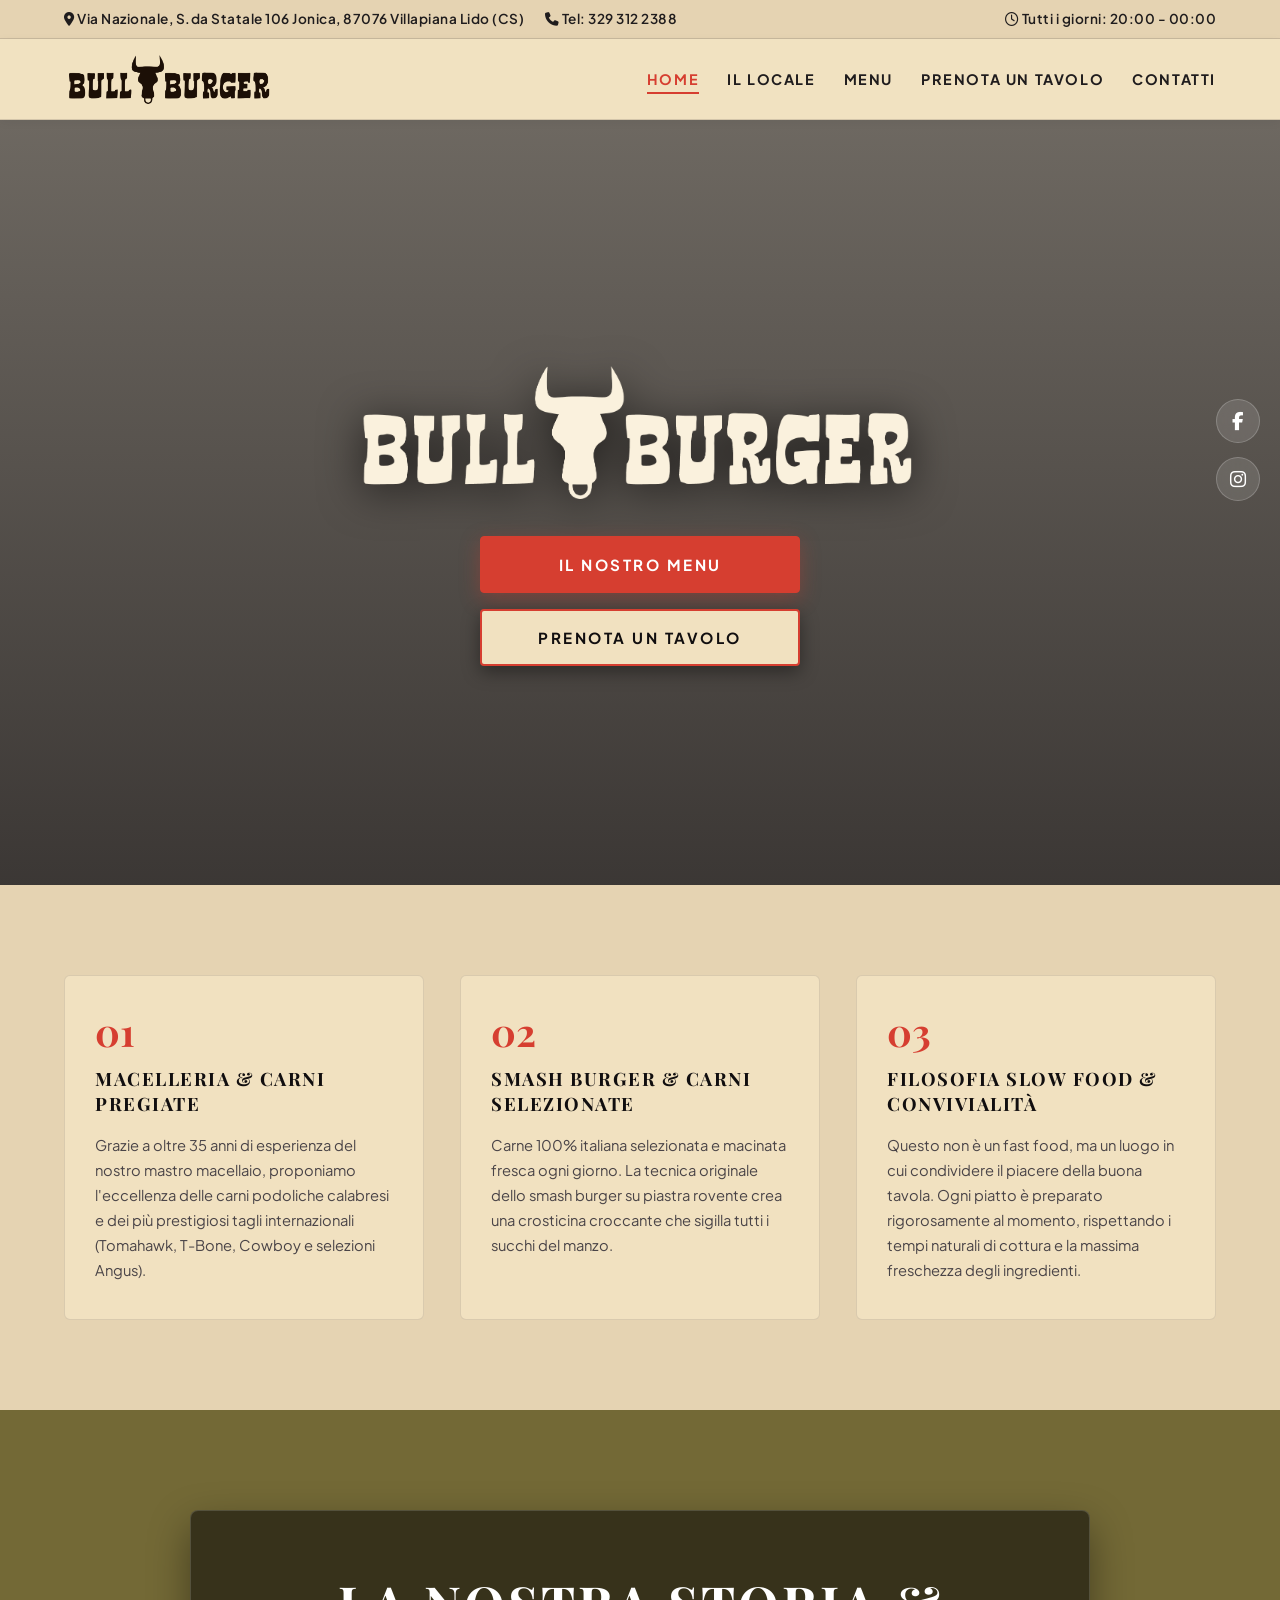
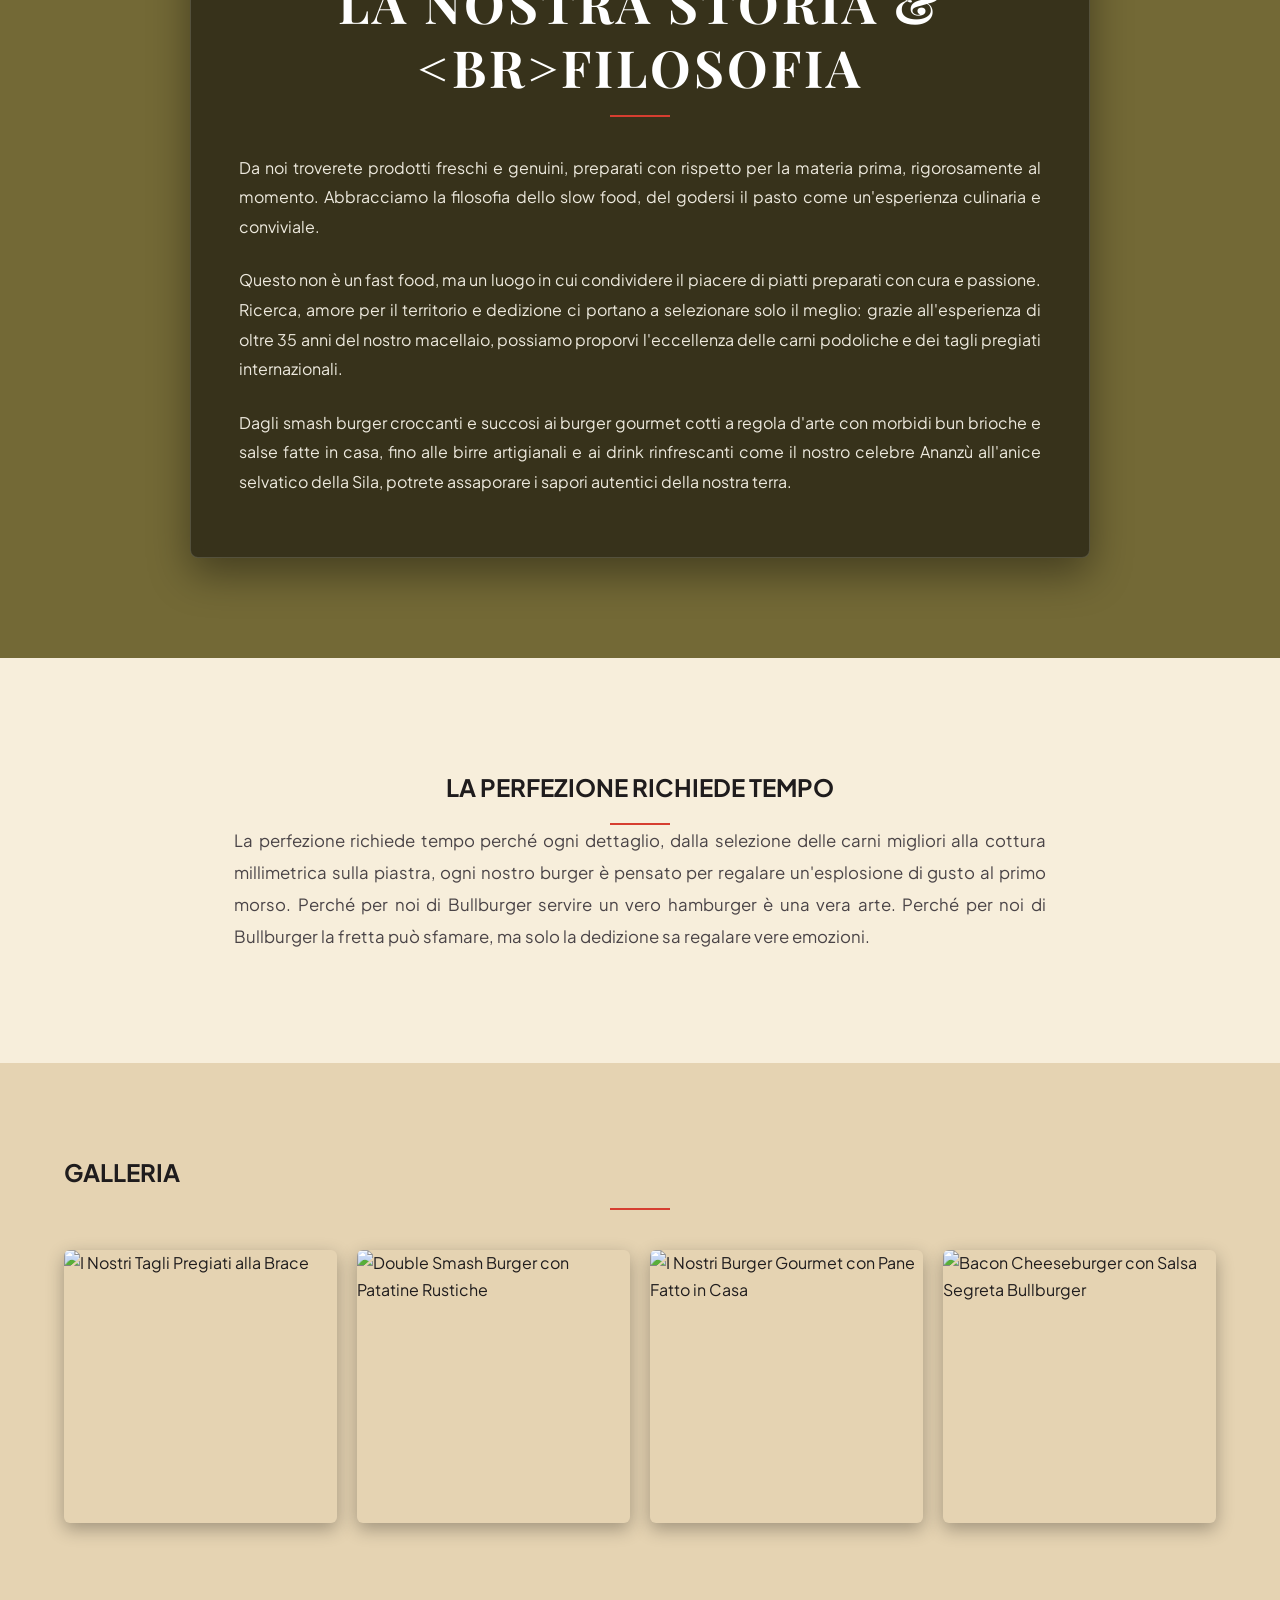
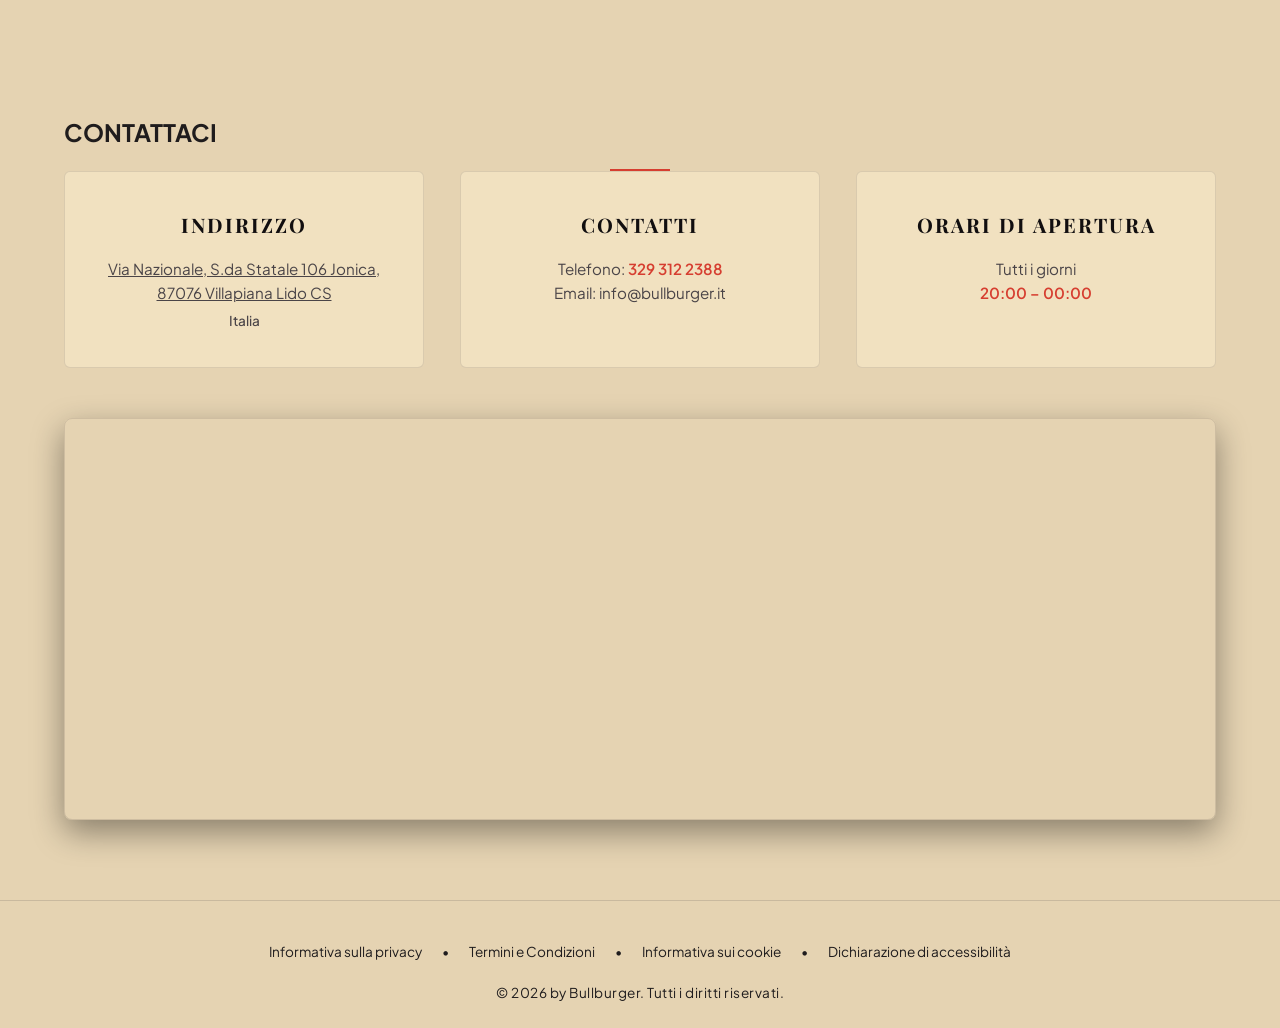
==== commit 914fe0d7: "Allineamento perfetto sezione storia con titolo serif centrato e linea oro" ====
--- a/index.html
+++ b/index.html
@@ -92,7 +92,7 @@
   <section class="story-section">
     <div class="container">
       <div class="story-card">
-        <h2 class="section-title" id="story-title">LA NOSTRA STORIA & FILOSOFIA</h2>
+        <h2 class="section-title" id="story-title">LA NOSTRA STORIA &<br>FILOSOFIA</h2>
         <div id="story-paragraphs">
           <!-- Paragrafi inseriti da config.js -->
         </div>
--- a/css/styles.css
+++ b/css/styles.css
@@ -448,7 +448,30 @@
 }
 
 .story-section .section-title {
-  color: #f7f5ef;
+  font-family: var(--font-serif, 'Playfair Display', Georgia, serif) !important;
+  font-size: clamp(2rem, 4.5vw, 3.2rem) !important;
+  font-weight: 700 !important;
+  letter-spacing: 3px !important;
+  text-transform: uppercase !important;
+  text-align: center !important;
+  color: #ffffff !important;
+  margin-bottom: 36px !important;
+  position: relative !important;
+  line-height: 1.25 !important;
+}
+
+.section-title::after {
+  content: '' !important;
+  display: block !important;
+  width: 60px !important;
+  height: 2px !important;
+  background-color: var(--accent-gold, #d6af5d) !important;
+  margin: 16px auto 0 !important;
+}
+
+.story-section .section-title {
+  color: #ffffff !important;
+  text-align: center !important;
 }
 
 .story-card {
@@ -463,7 +486,7 @@
 }
 
 .story-card p {
-  font-family: var(--font-sans);
+  font-family: var(--font-sans, 'Plus Jakarta Sans', sans-serif);
   font-size: 1rem;
   line-height: 1.85;
   margin-bottom: 24px;
@@ -1851,3 +1874,69 @@
   color: var(--accent-red);
   text-decoration: underline;
 }
+
+
+/* ==========================================================================
+   BANNER INFORMATIVO COOKIE CONFORME GDPR
+   ========================================================================== */
+
+.cookie-banner {
+  position: fixed;
+  bottom: 20px;
+  left: 50%;
+  transform: translateX(-50%);
+  max-width: 850px;
+  width: calc(100% - 40px);
+  background-color: var(--bg-card, #f1e1c0);
+  border: 2px solid var(--accent-red, #d63e30);
+  border-radius: 12px;
+  padding: 16px 22px;
+  display: flex;
+  justify-content: space-between;
+  align-items: center;
+  gap: 20px;
+  box-shadow: 0 12px 35px rgba(0, 0, 0, 0.22);
+  z-index: 9999;
+  color: var(--text-dark, #110e0f);
+  font-size: 0.90rem;
+  line-height: 1.5;
+}
+
+.cookie-banner p {
+  margin: 0;
+  color: var(--text-dark, #110e0f);
+}
+
+.cookie-banner a {
+  color: var(--accent-red, #d63e30);
+  text-decoration: underline;
+  font-weight: 700;
+}
+
+.cookie-btn {
+  background-color: var(--accent-red, #d63e30);
+  color: #fff;
+  border: none;
+  border-radius: 6px;
+  padding: 9px 20px;
+  font-weight: 700;
+  font-size: 0.88rem;
+  cursor: pointer;
+  white-space: nowrap;
+  transition: var(--transition);
+}
+
+.cookie-btn:hover {
+  background-color: #b52a1f;
+}
+
+@media (max-width: 768px) {
+  .cookie-banner {
+    flex-direction: column;
+    align-items: stretch;
+    gap: 12px;
+    bottom: 12px;
+    padding: 14px;
+    text-align: center;
+  }
+}
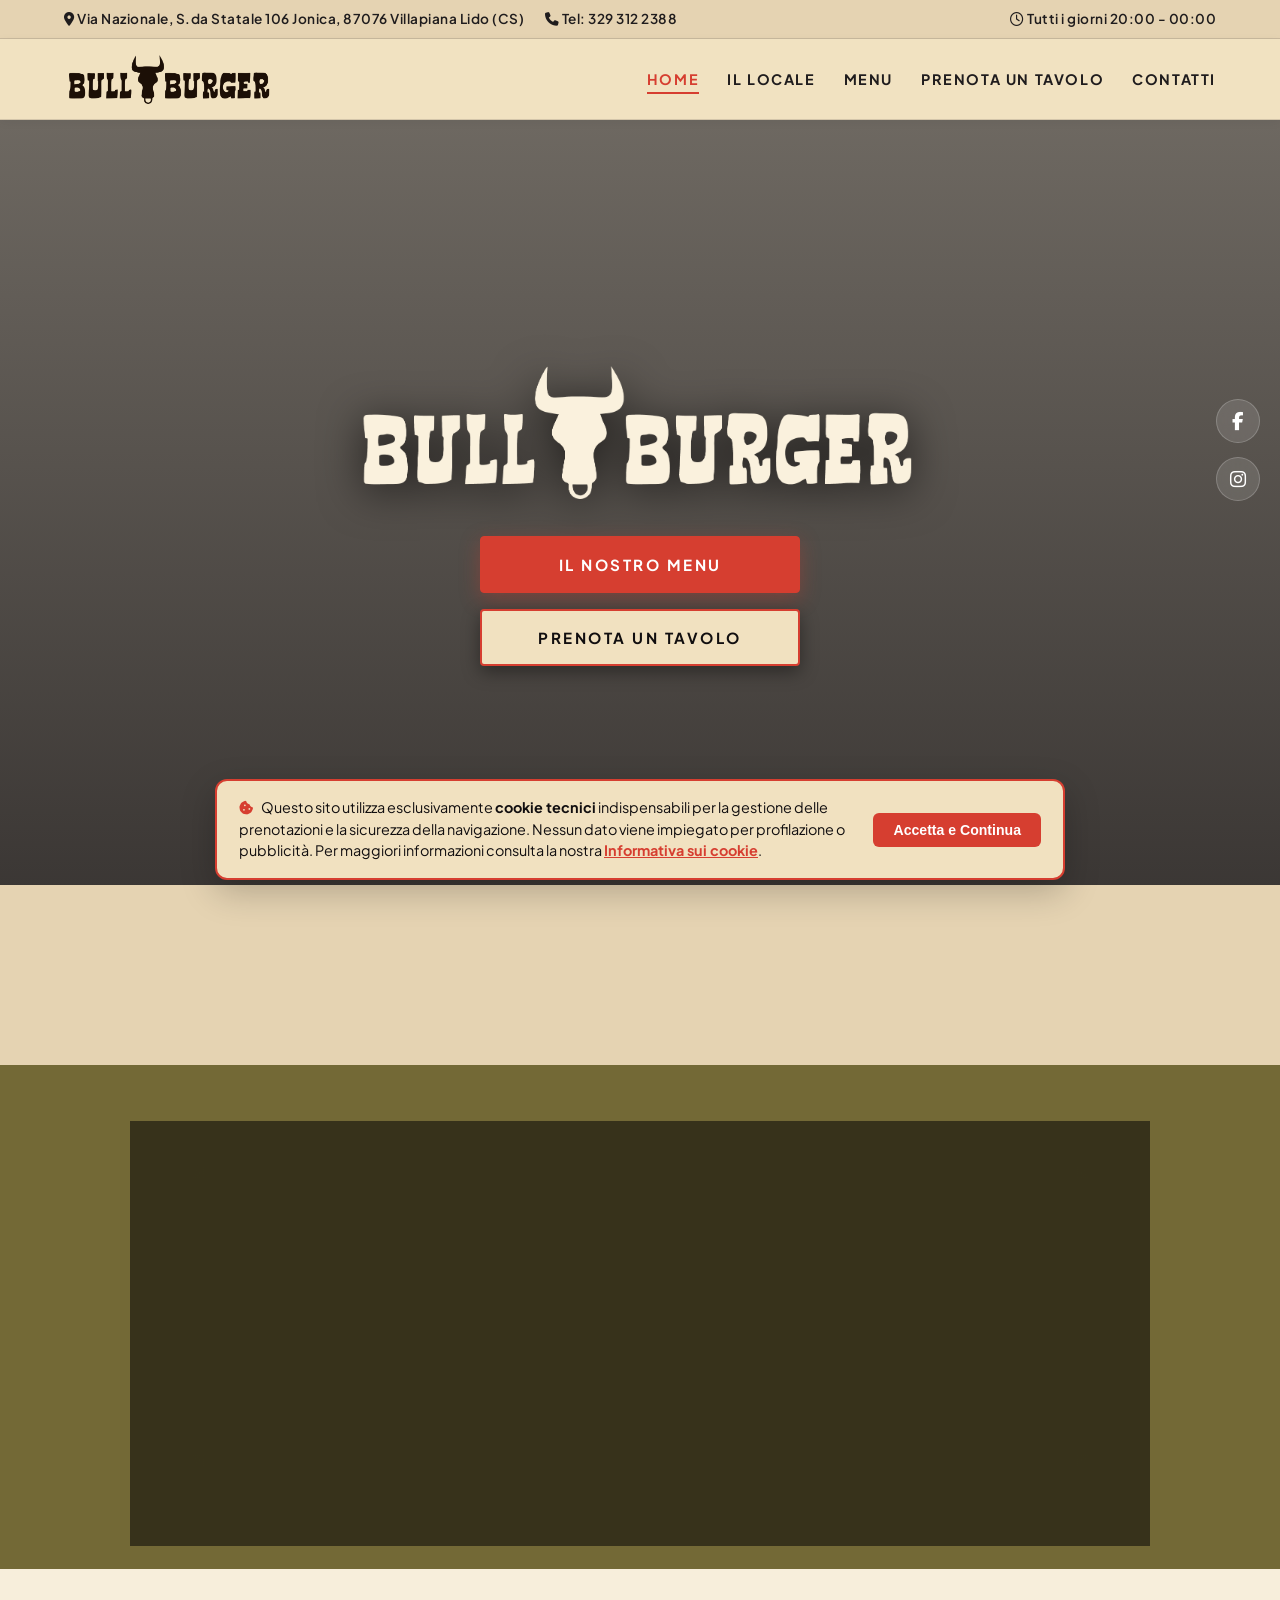
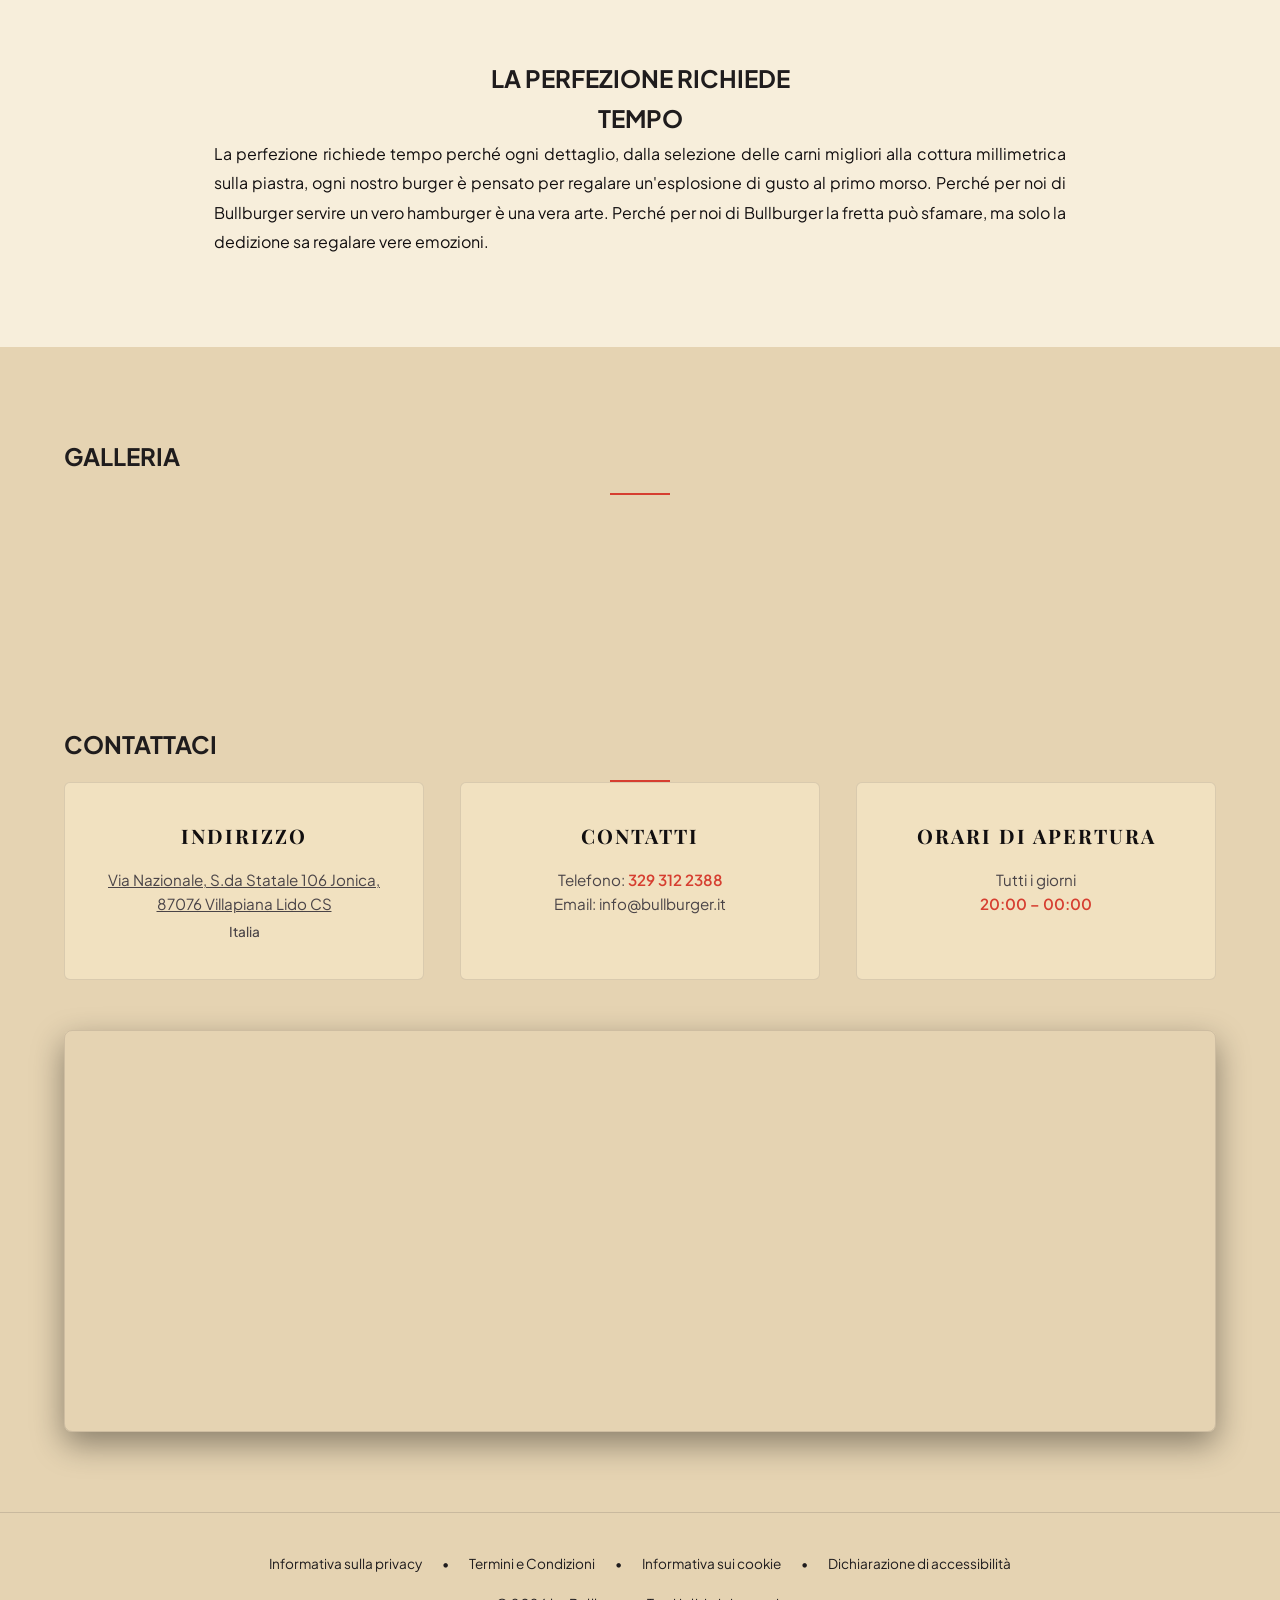
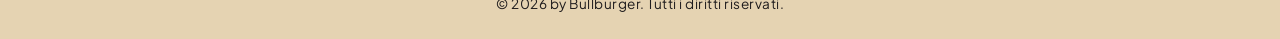
==== commit bb07e5eb: "Tipografia filosofia come foto 1 e icona Safari principale" ====
--- a/index.html
+++ b/index.html
@@ -92,7 +92,7 @@
   <section class="story-section">
     <div class="container">
       <div class="story-card">
-        <h2 class="section-title" id="story-title">LA NOSTRA STORIA &<br>FILOSOFIA</h2>
+        <h2 class="section-title" id="story-title">LA NOSTRA STORIA & FILOSOFIA</h2>
         <div id="story-paragraphs">
           <!-- Paragrafi inseriti da config.js -->
         </div>
@@ -103,9 +103,10 @@
   <!-- Sezione La Perfezione Richiede Tempo (Filosofia) -->
   <section class="philosophy-section">
     <div class="container philosophy-container">
-      <h2 class="section-title" id="philosophy-title">LA PERFEZIONE RICHIEDE TEMPO</h2>
+      <h2 class="philosophy-title" id="philosophy-title">LA PERFEZIONE RICHIEDE<br>TEMPO</h2>
+      <span class="philosophy-divider"></span>
       <p class="philosophy-text" id="philosophy-text">
-        <!-- Testo inserito da config.js -->
+        La perfezione richiede tempo perché ogni dettaglio, dalla selezione delle carni migliori alla cottura millimetrica sulla piastra, ogni nostro burger è pensato per regalare un'esplosione di gusto al primo morso. Perché per noi di Bullburger servire un vero hamburger è una vera arte. Perché per noi di Bullburger la fretta può sfamare, ma solo la dedizione sa regalare vere emozioni.
       </p>
     </div>
   </section>
--- a/css/styles.css
+++ b/css/styles.css
@@ -499,21 +499,37 @@
 }
 
 .philosophy-section {
-  padding: 110px 0;
+  padding: 90px 0;
   background-color: var(--bg-main);
   text-align: center;
 }
 
 .philosophy-container {
-  max-width: 860px;
+  max-width: 900px;
   margin: 0 auto;
 }
 
+.philosophy-card {
+  background-color: var(--bg-card, #f1e1c0);
+  border: 1.5px solid var(--border-card, rgba(43, 39, 41, 0.12));
+  border-radius: 8px;
+  padding: 60px 48px;
+  box-shadow: 0 16px 40px rgba(0, 0, 0, 0.05);
+}
+
 .philosophy-text {
-  font-size: 1.05rem;
-  line-height: 1.9;
-  color: var(--text-muted);
+  font-family: var(--font-sans);
+  font-size: 1rem;
+  line-height: 1.85;
+  color: var(--text-dark, #110e0f) !important;
   text-align: justify;
+  margin: 0;
+}
+
+@media (max-width: 768px) {
+  .philosophy-card {
+    padding: 36px 24px;
+  }
 }
 
 .gallery-section {
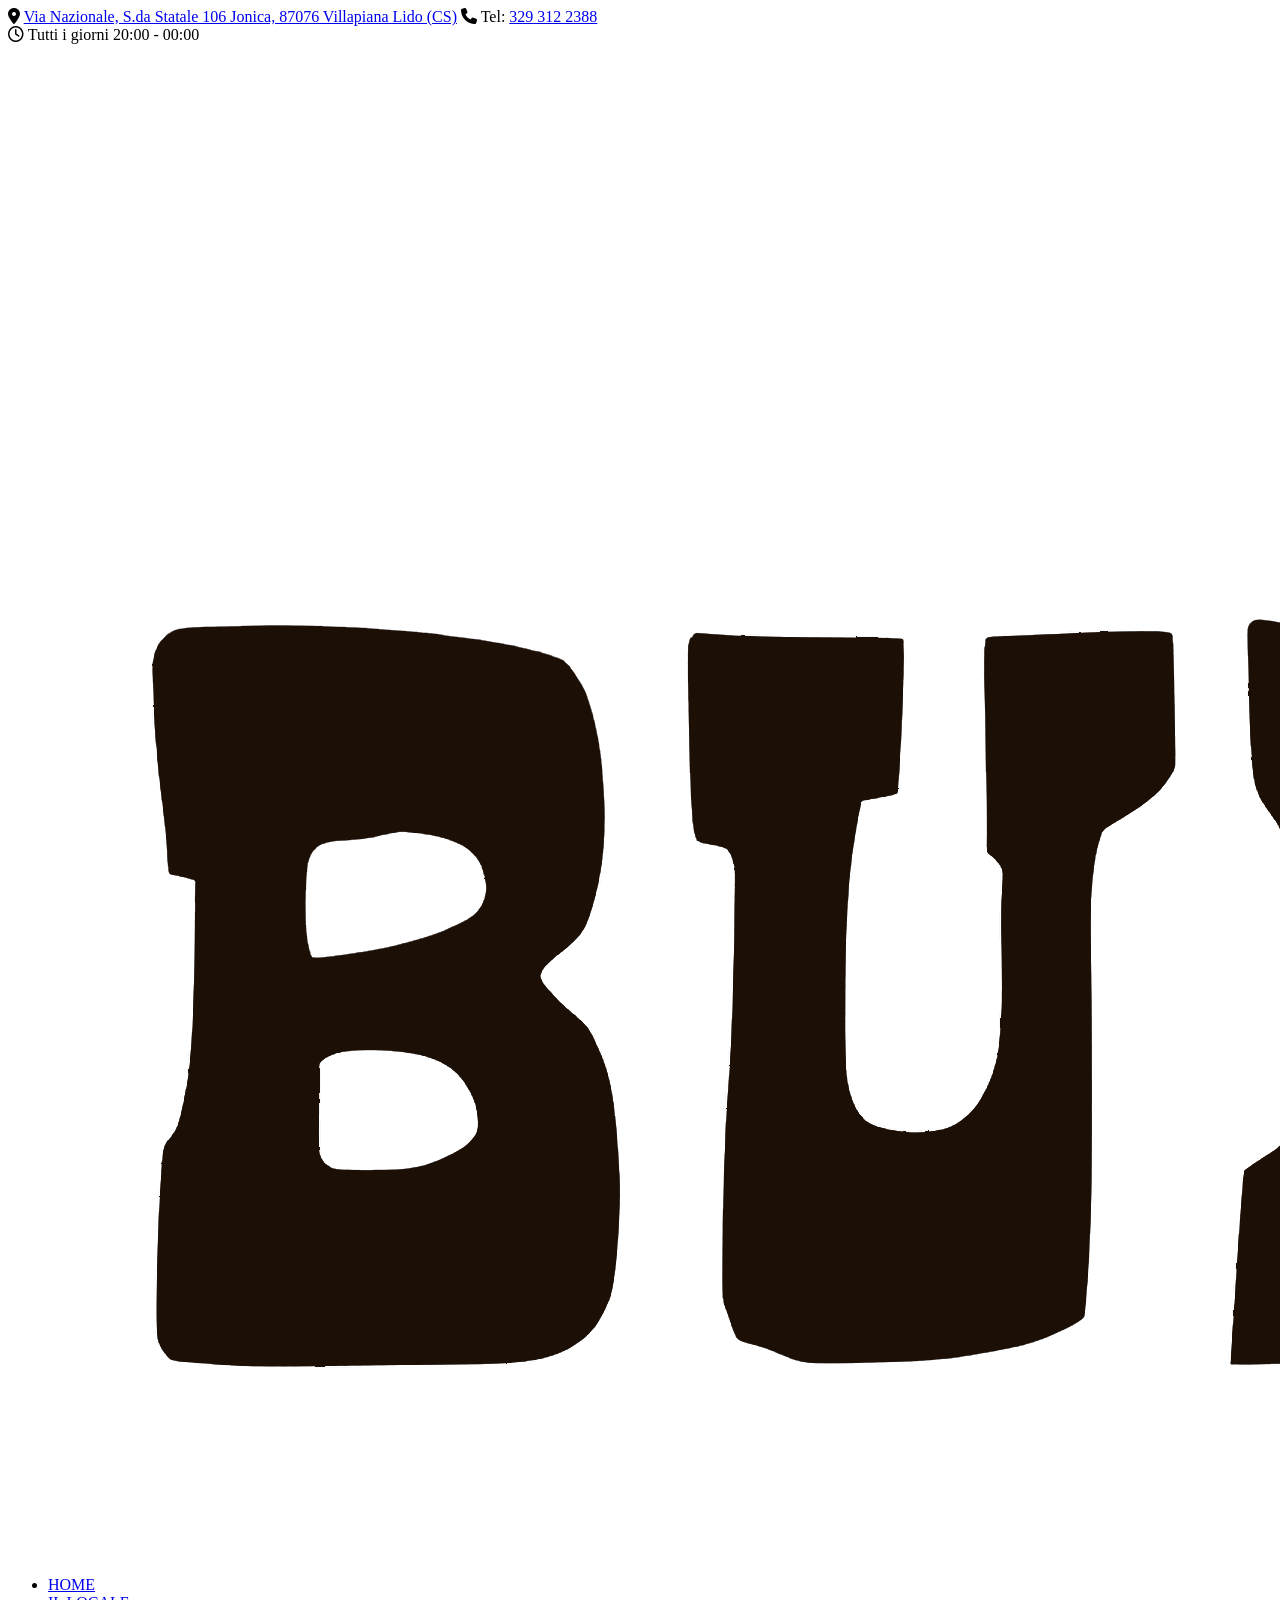
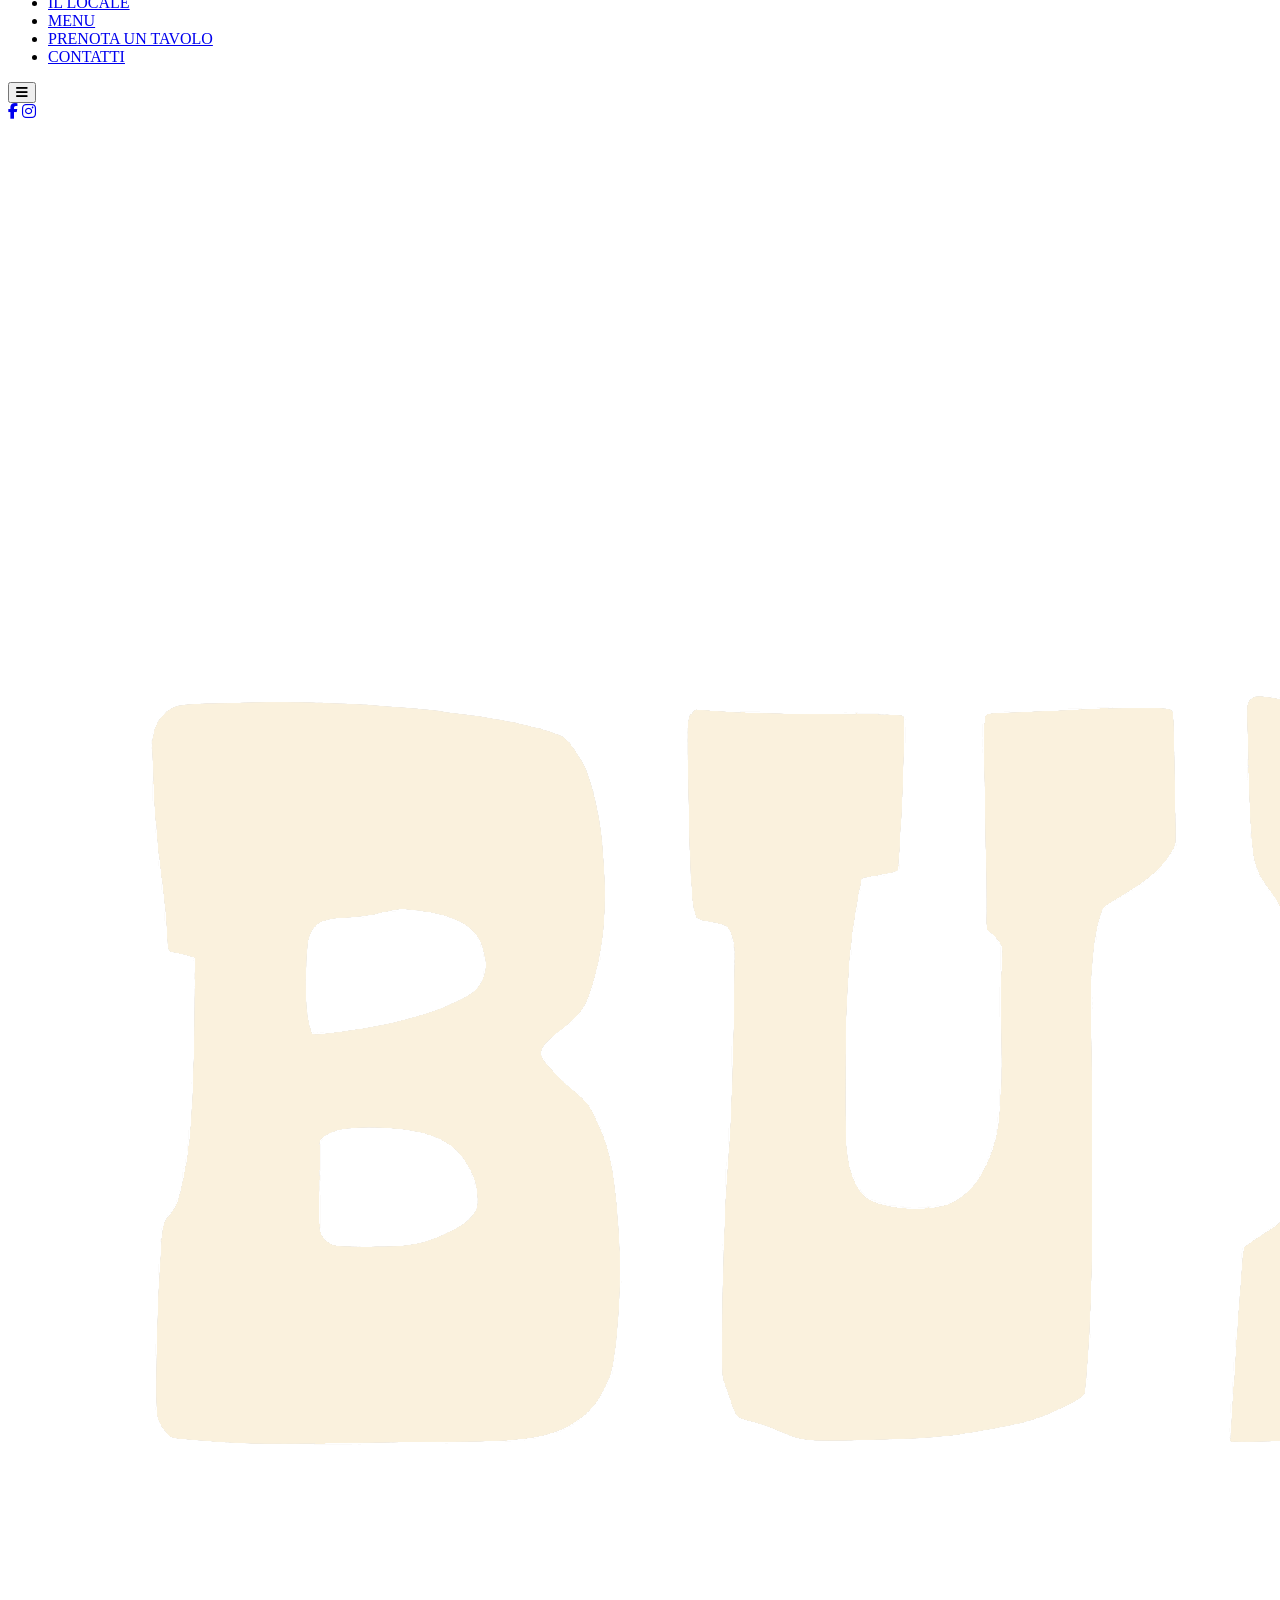
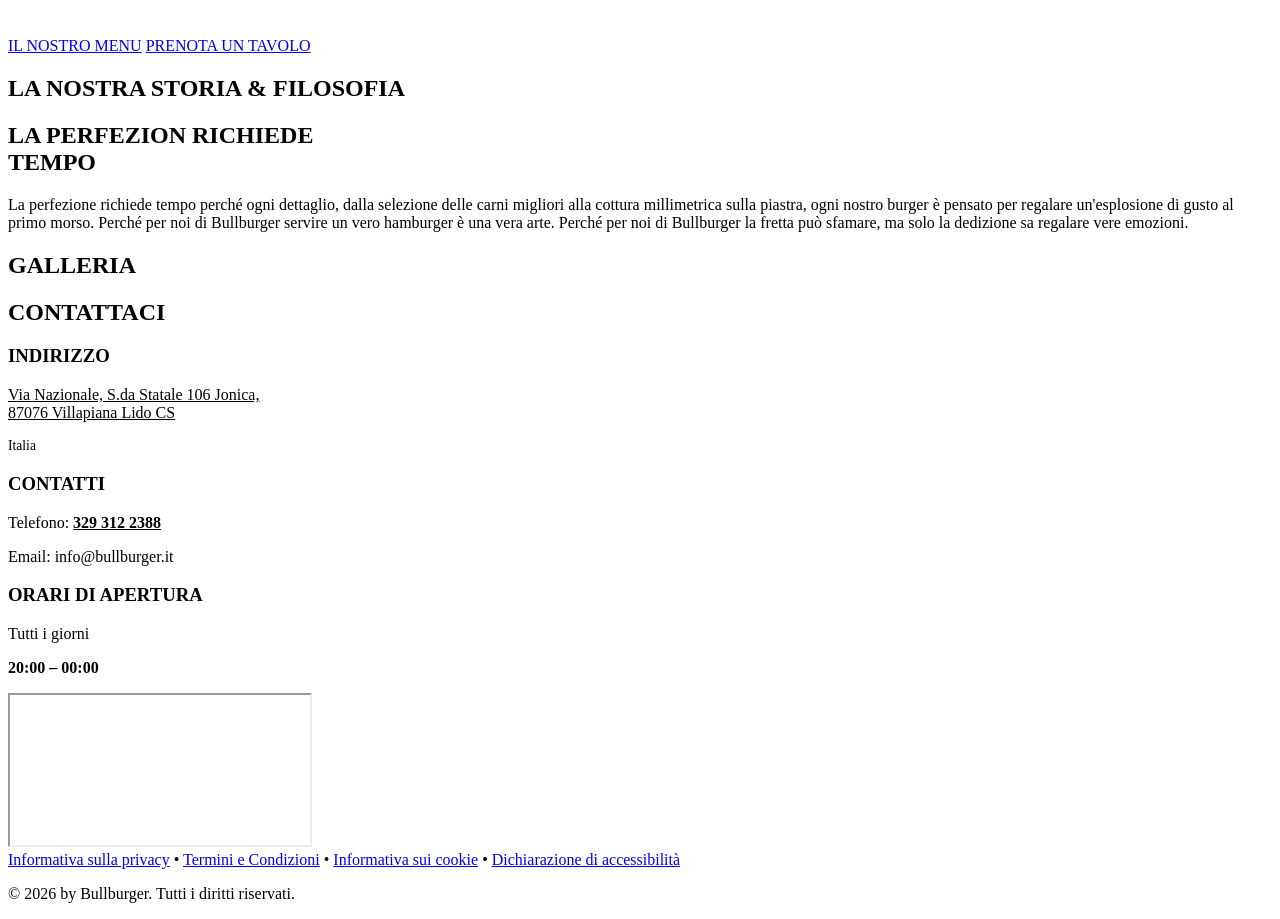
==== commit 6bbdf56a: "Aggiornamento completo: privacy, termini, favicon safari e testi" ====
--- a/index.html
+++ b/index.html
@@ -103,7 +103,7 @@
   <!-- Sezione La Perfezione Richiede Tempo (Filosofia) -->
   <section class="philosophy-section">
     <div class="container philosophy-container">
-      <h2 class="philosophy-title" id="philosophy-title">LA PERFEZIONE RICHIEDE<br>TEMPO</h2>
+      <h2 class="philosophy-title" id="philosophy-title">LA PERFEZION RICHIEDE<br>TEMPO</h2>
       <span class="philosophy-divider"></span>
       <p class="philosophy-text" id="philosophy-text">
         La perfezione richiede tempo perché ogni dettaglio, dalla selezione delle carni migliori alla cottura millimetrica sulla piastra, ogni nostro burger è pensato per regalare un'esplosione di gusto al primo morso. Perché per noi di Bullburger servire un vero hamburger è una vera arte. Perché per noi di Bullburger la fretta può sfamare, ma solo la dedizione sa regalare vere emozioni.
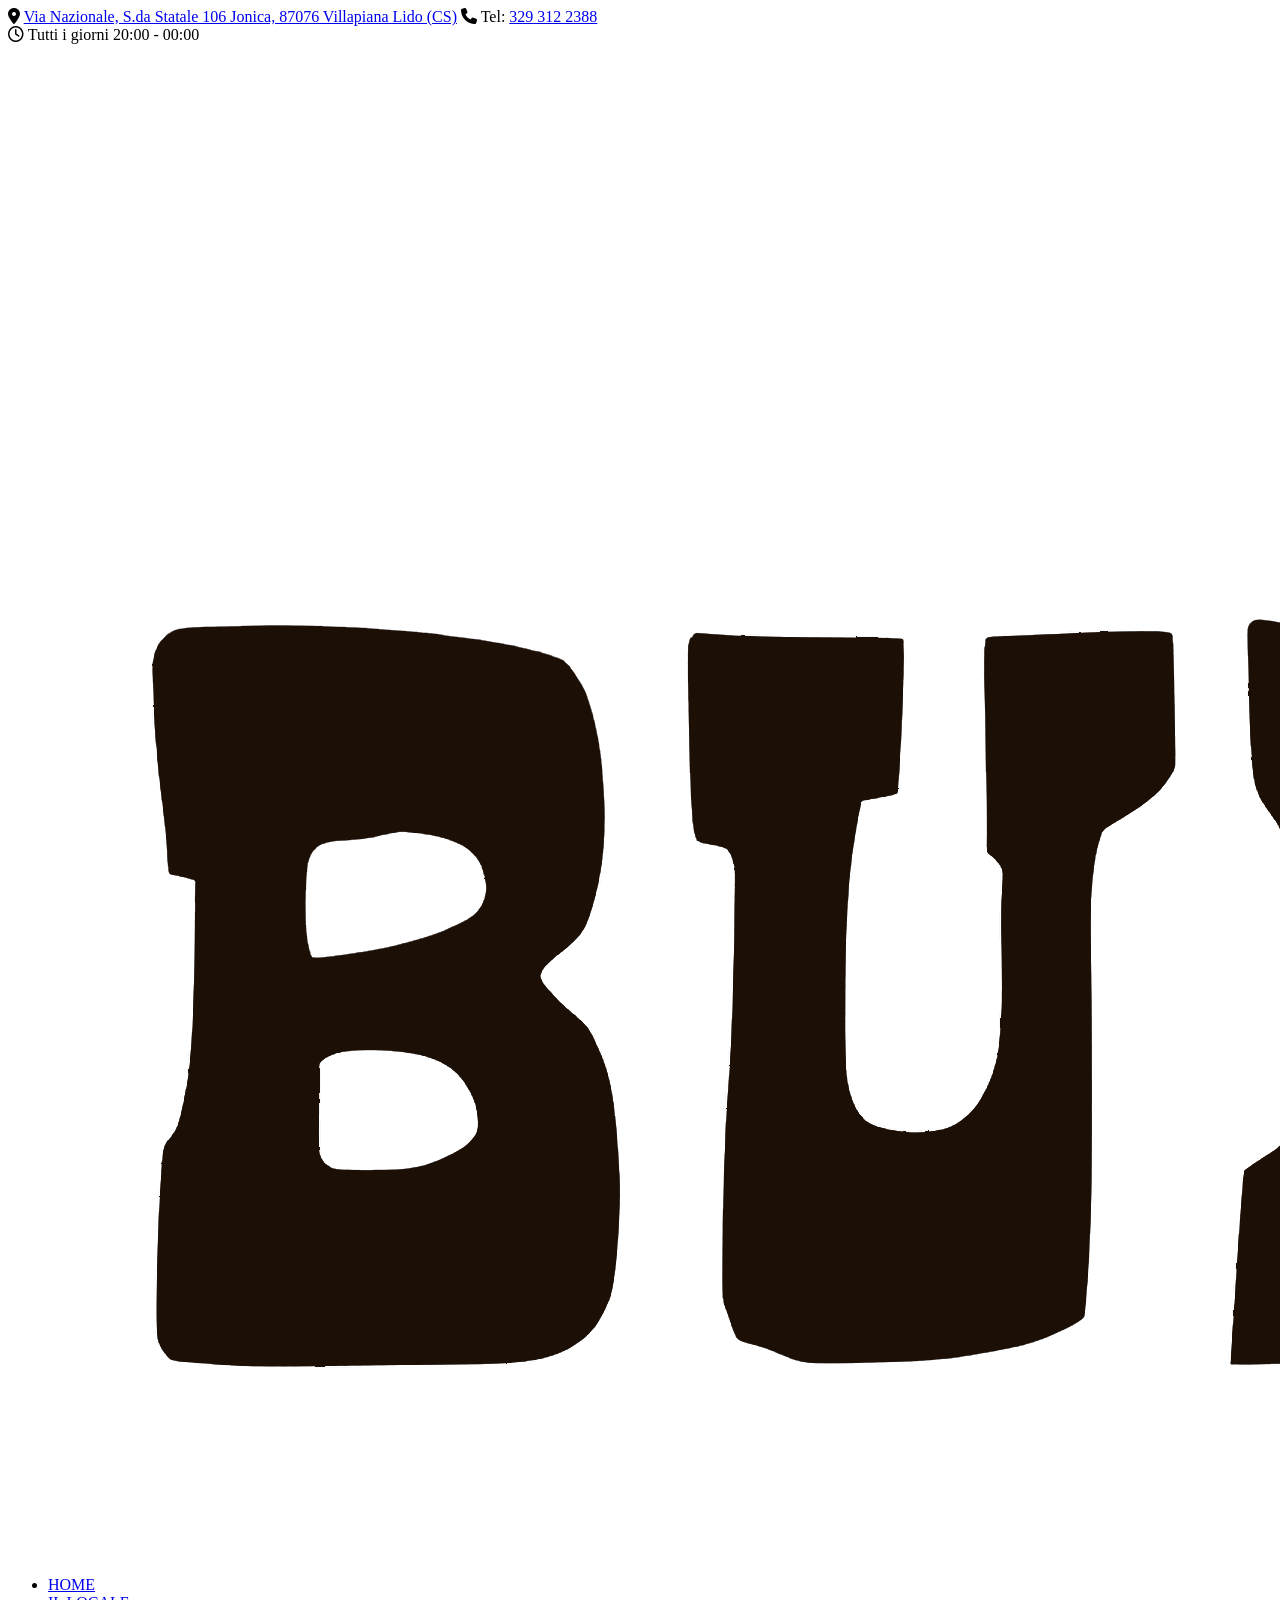
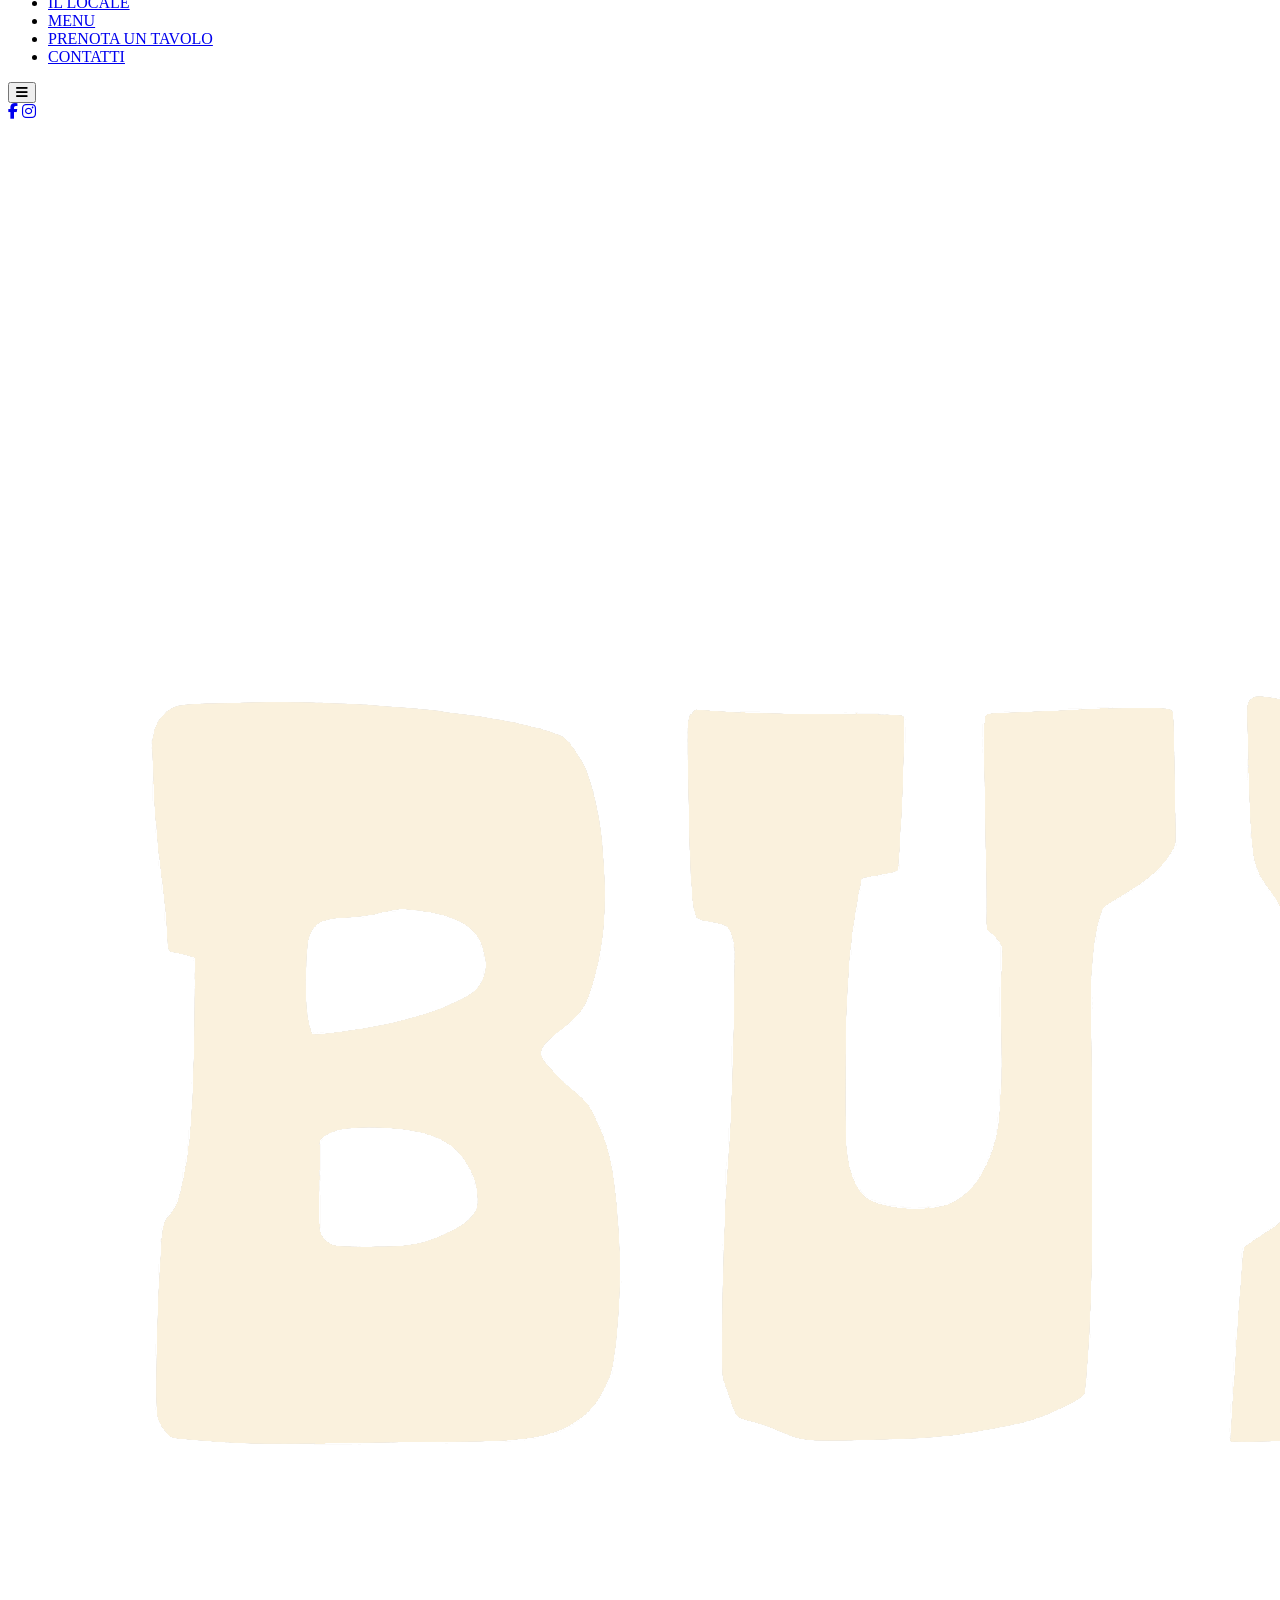
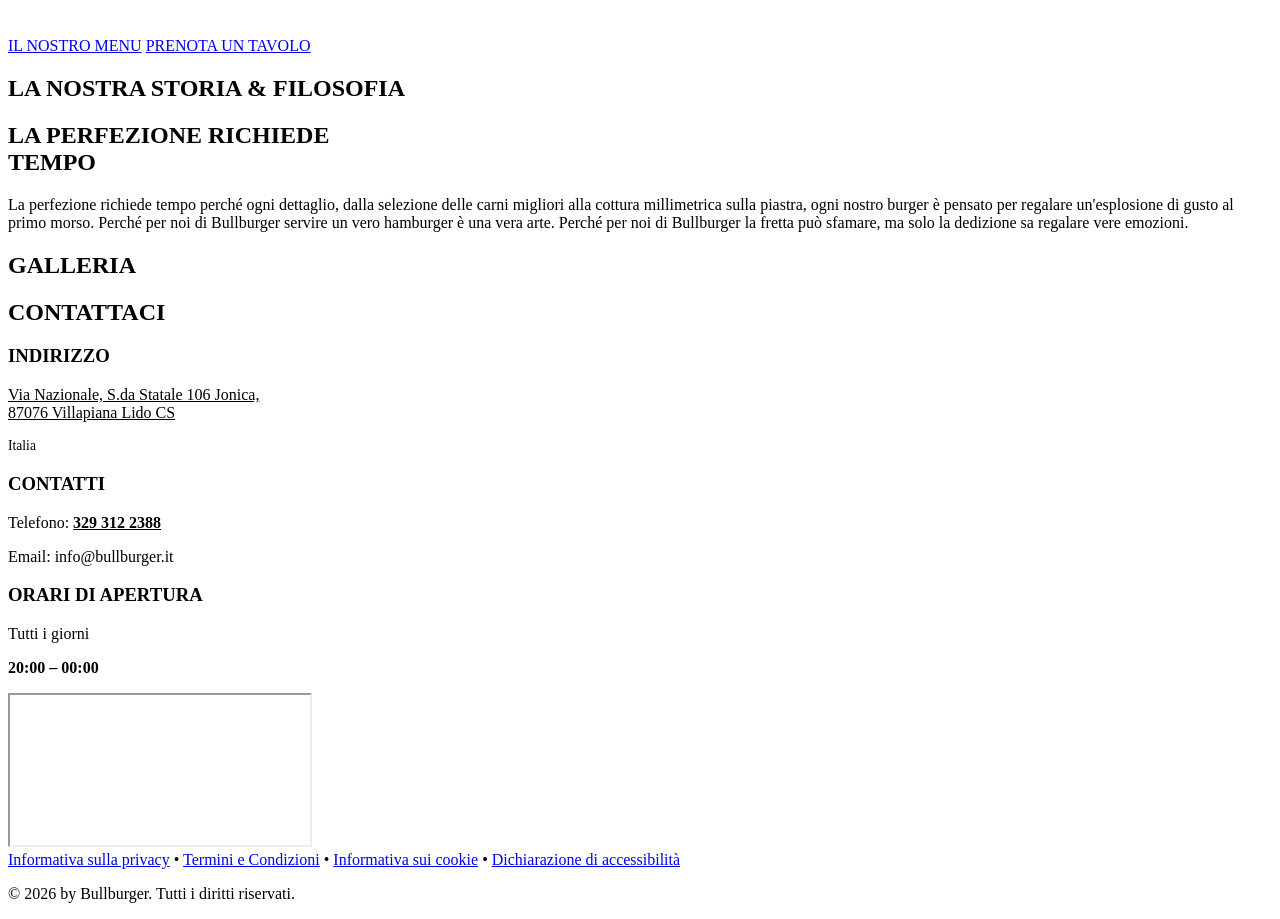
==== commit dd69189c: "Allineamento completo progetto Bull Burger e pagine legali a norma" ====
--- a/index.html
+++ b/index.html
@@ -103,7 +103,7 @@
   <!-- Sezione La Perfezione Richiede Tempo (Filosofia) -->
   <section class="philosophy-section">
     <div class="container philosophy-container">
-      <h2 class="philosophy-title" id="philosophy-title">LA PERFEZION RICHIEDE<br>TEMPO</h2>
+      <h2 class="philosophy-title" id="philosophy-title">LA PERFEZIONE RICHIEDE<br>TEMPO</h2>
       <span class="philosophy-divider"></span>
       <p class="philosophy-text" id="philosophy-text">
         La perfezione richiede tempo perché ogni dettaglio, dalla selezione delle carni migliori alla cottura millimetrica sulla piastra, ogni nostro burger è pensato per regalare un'esplosione di gusto al primo morso. Perché per noi di Bullburger servire un vero hamburger è una vera arte. Perché per noi di Bullburger la fretta può sfamare, ma solo la dedizione sa regalare vere emozioni.
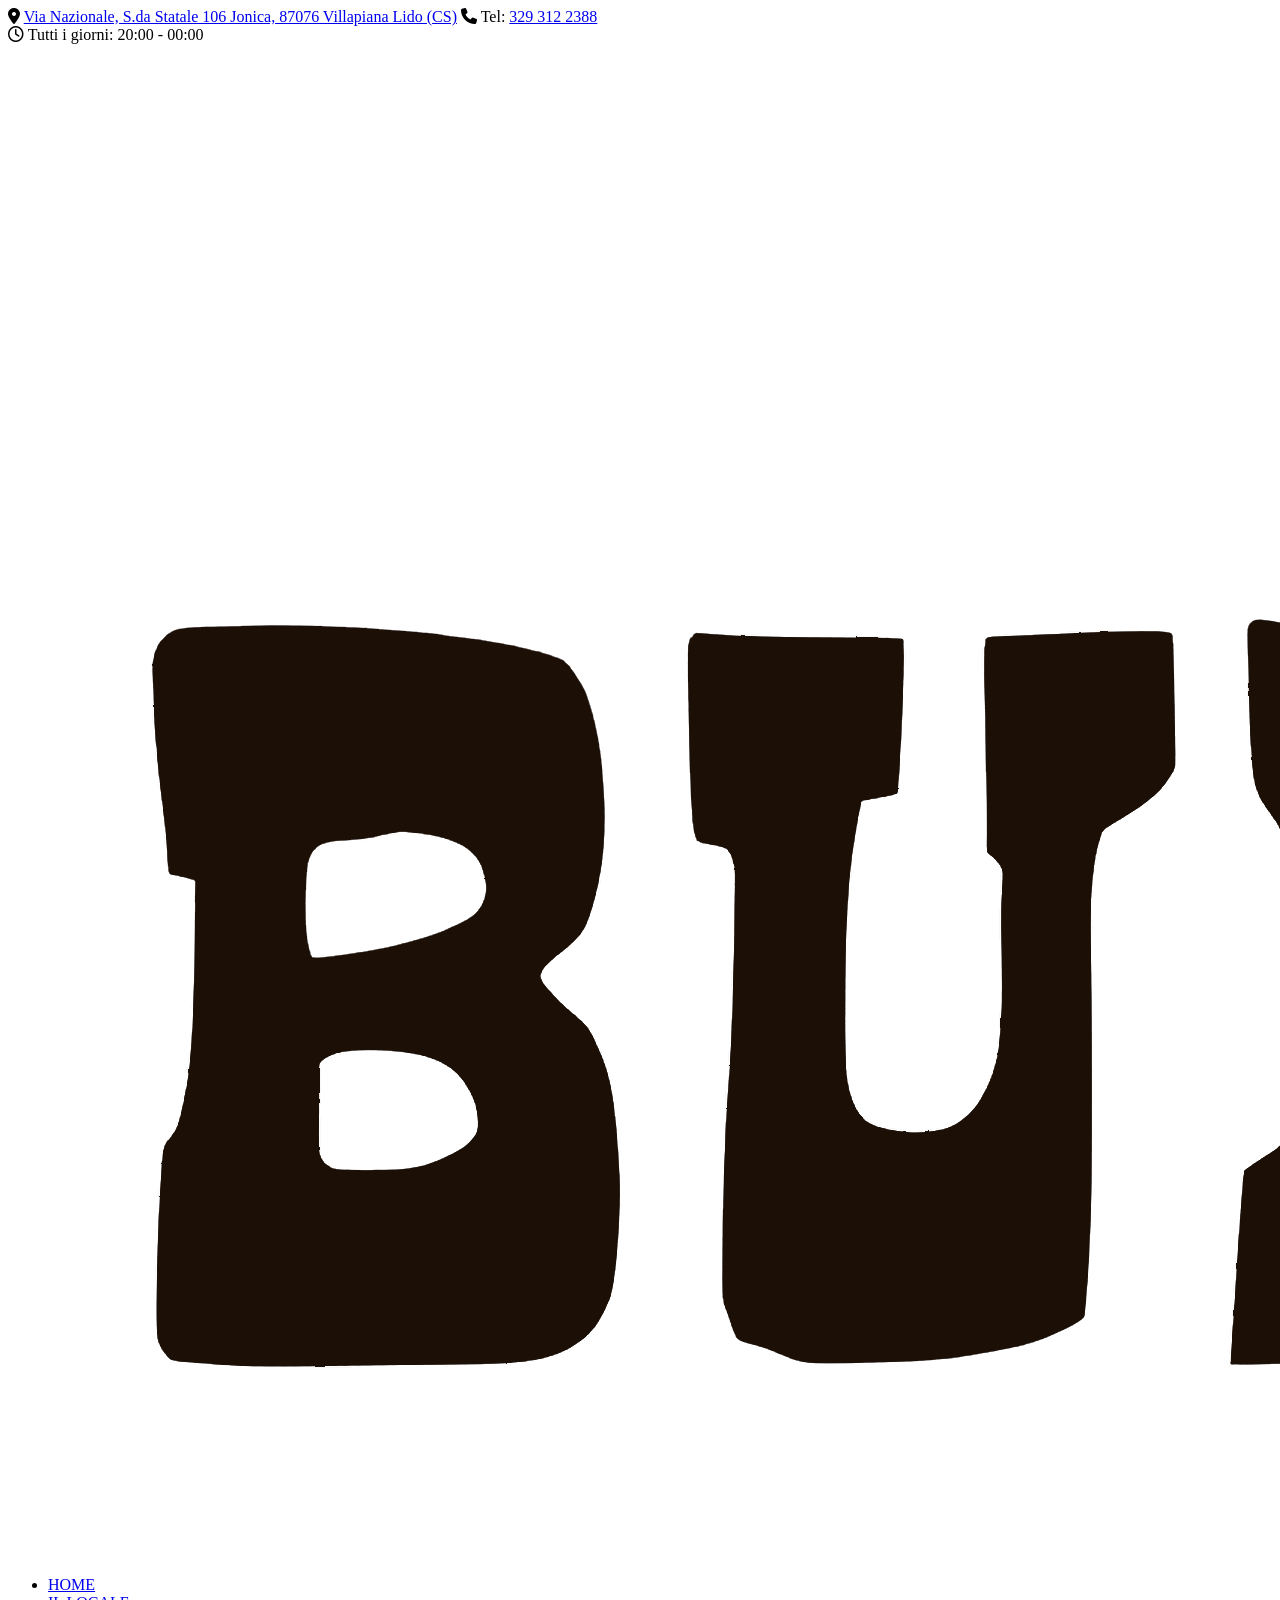
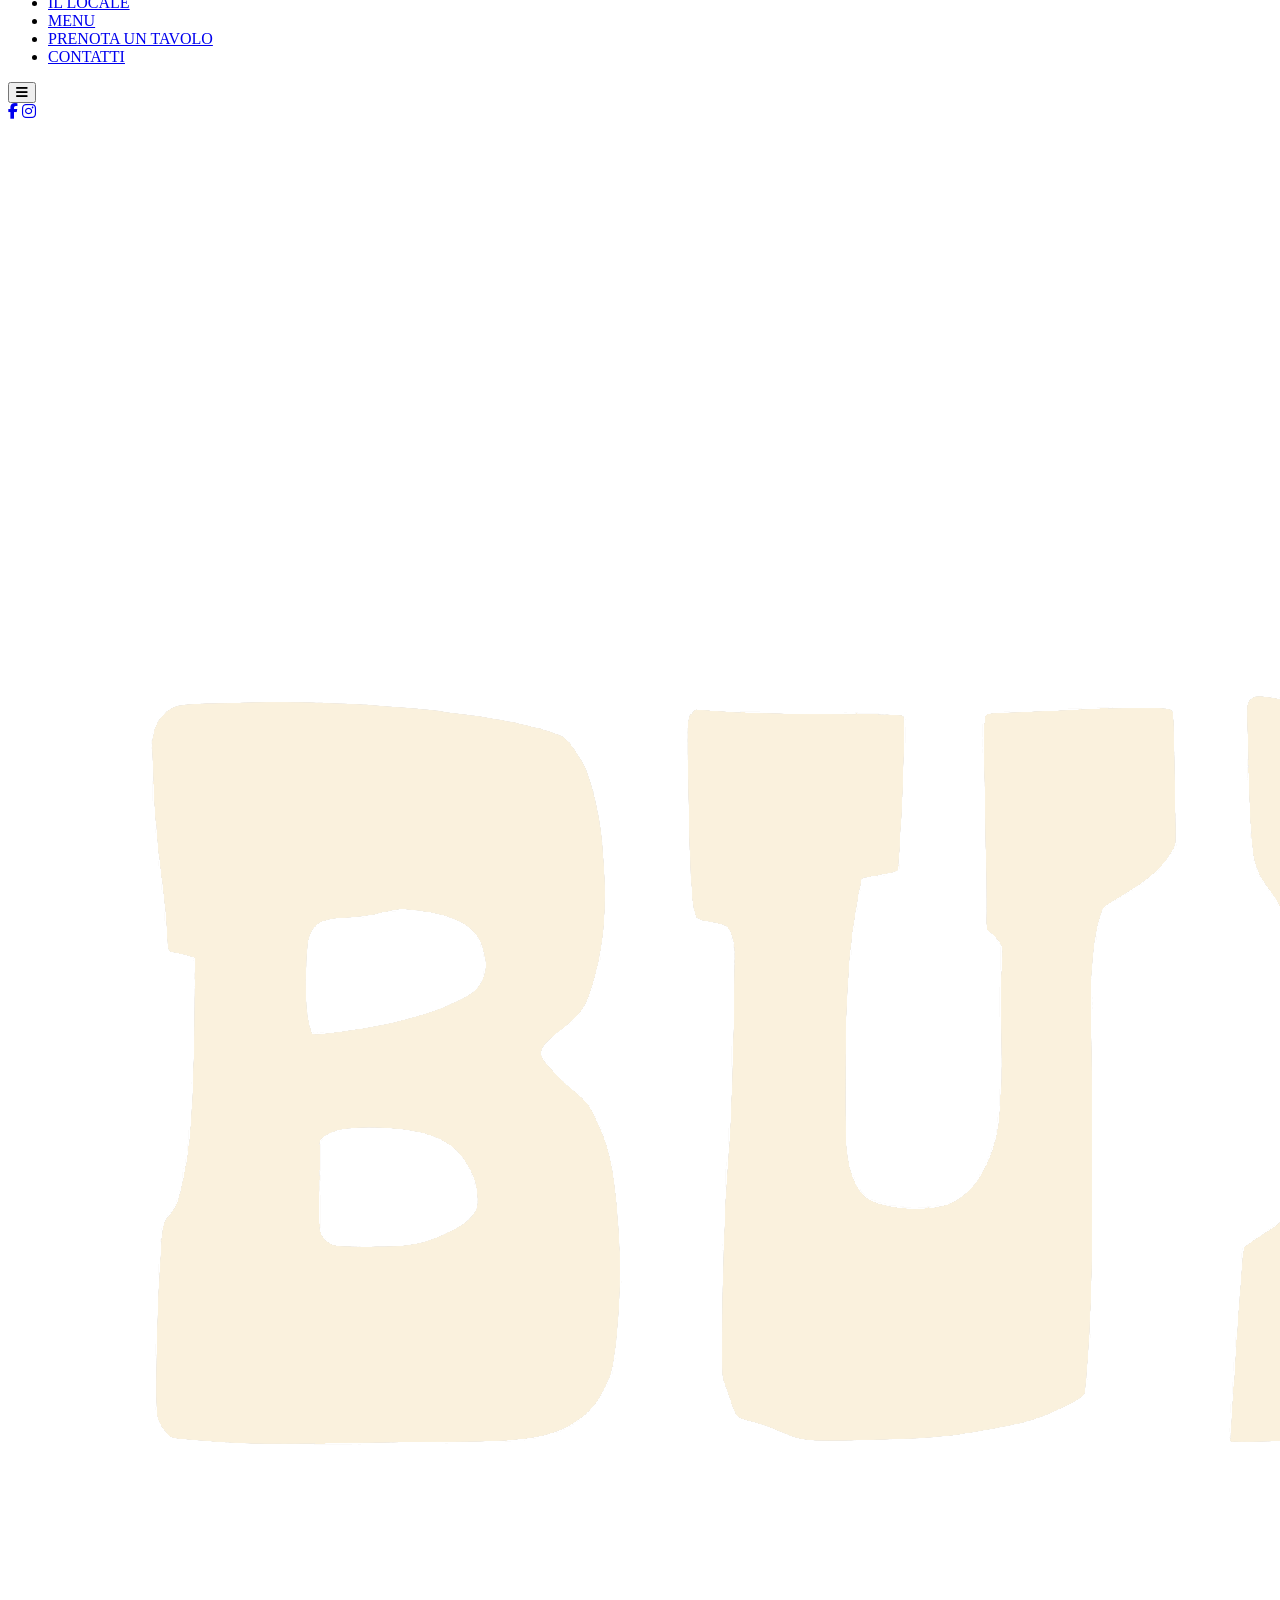
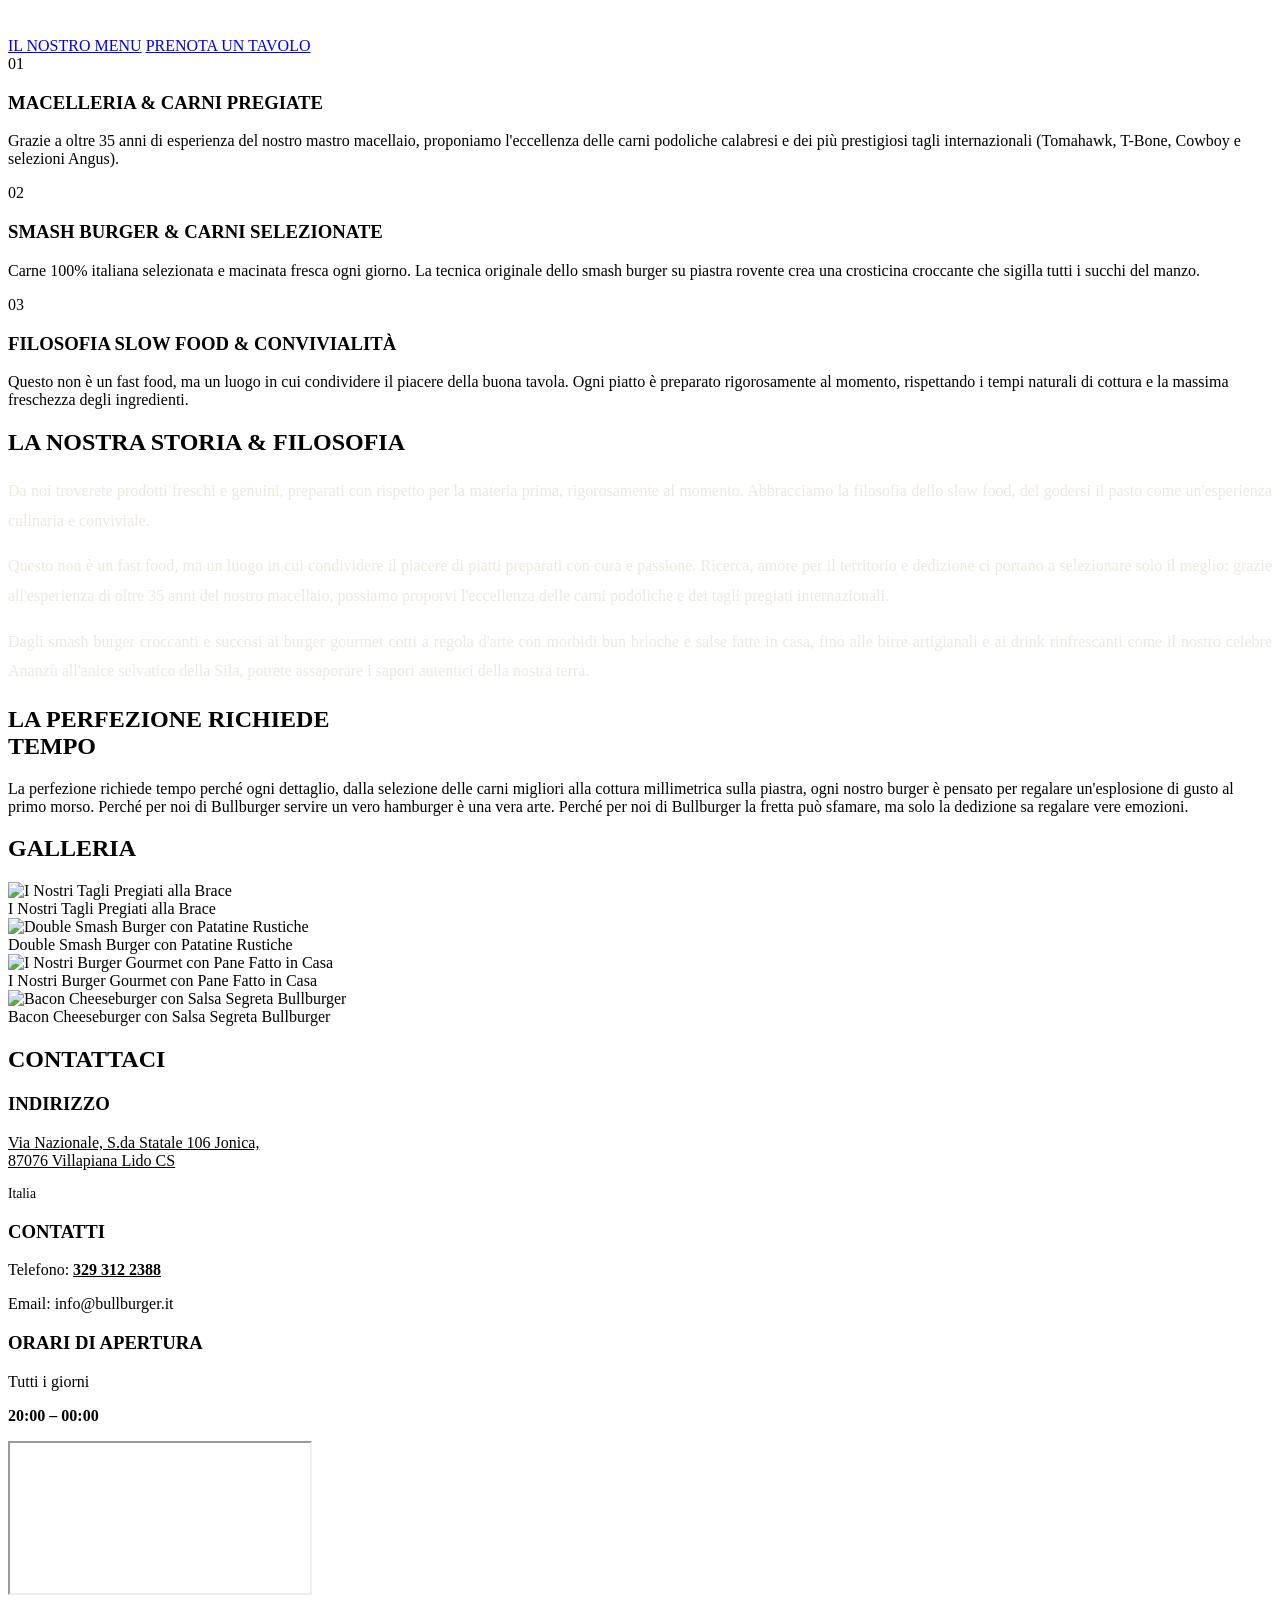
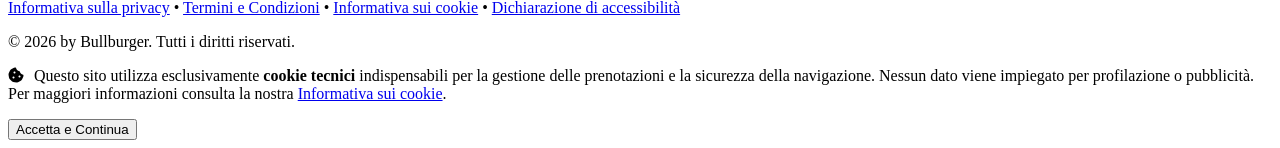
==== commit 787162c1: "Messa a norma legale completa, testo storia chiaro con formato originale e cache buster v5" ====
--- a/index.html
+++ b/index.html
@@ -20,7 +20,16 @@
   <link rel="stylesheet" href="https://cdnjs.cloudflare.com/ajax/libs/font-awesome/6.5.1/css/all.min.css">
   
   <!-- Fogli di Stile -->
-  <link rel="stylesheet" href="css/styles.css">
+  <link rel="stylesheet" href="css/styles.css?v=5.0">
+  <style>
+    .story-card p {
+      color: #ede9de !important;
+      font-size: 1rem !important;
+      line-height: 1.85 !important;
+      font-family: var(--font-sans) !important;
+      text-align: justify !important;
+    }
+  </style>
 </head>
 <body>
 
@@ -175,6 +184,6 @@
 
   <!-- File JavaScript -->
   <script src="js/config.js"></script>
-  <script src="js/script.js"></script>
+  <script src="js/script.js?v=5.0"></script>
 </body>
 </html>
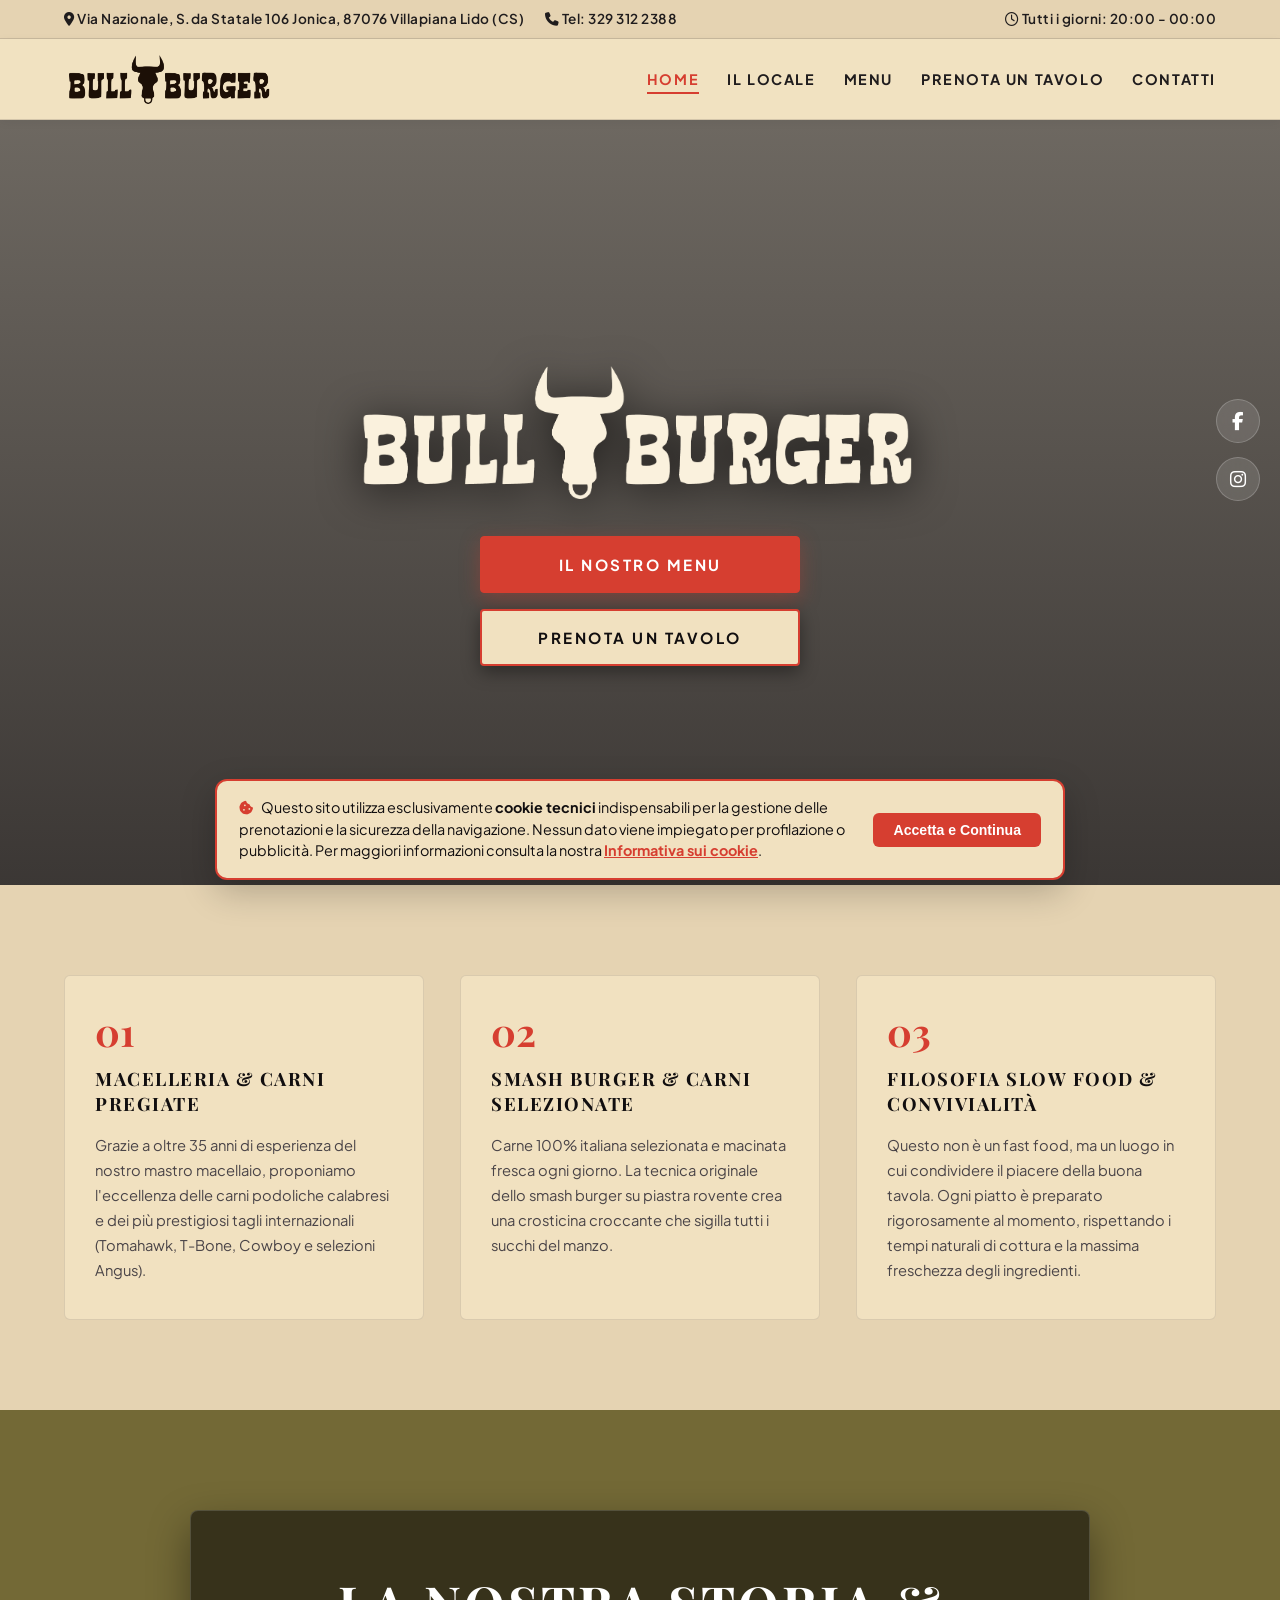
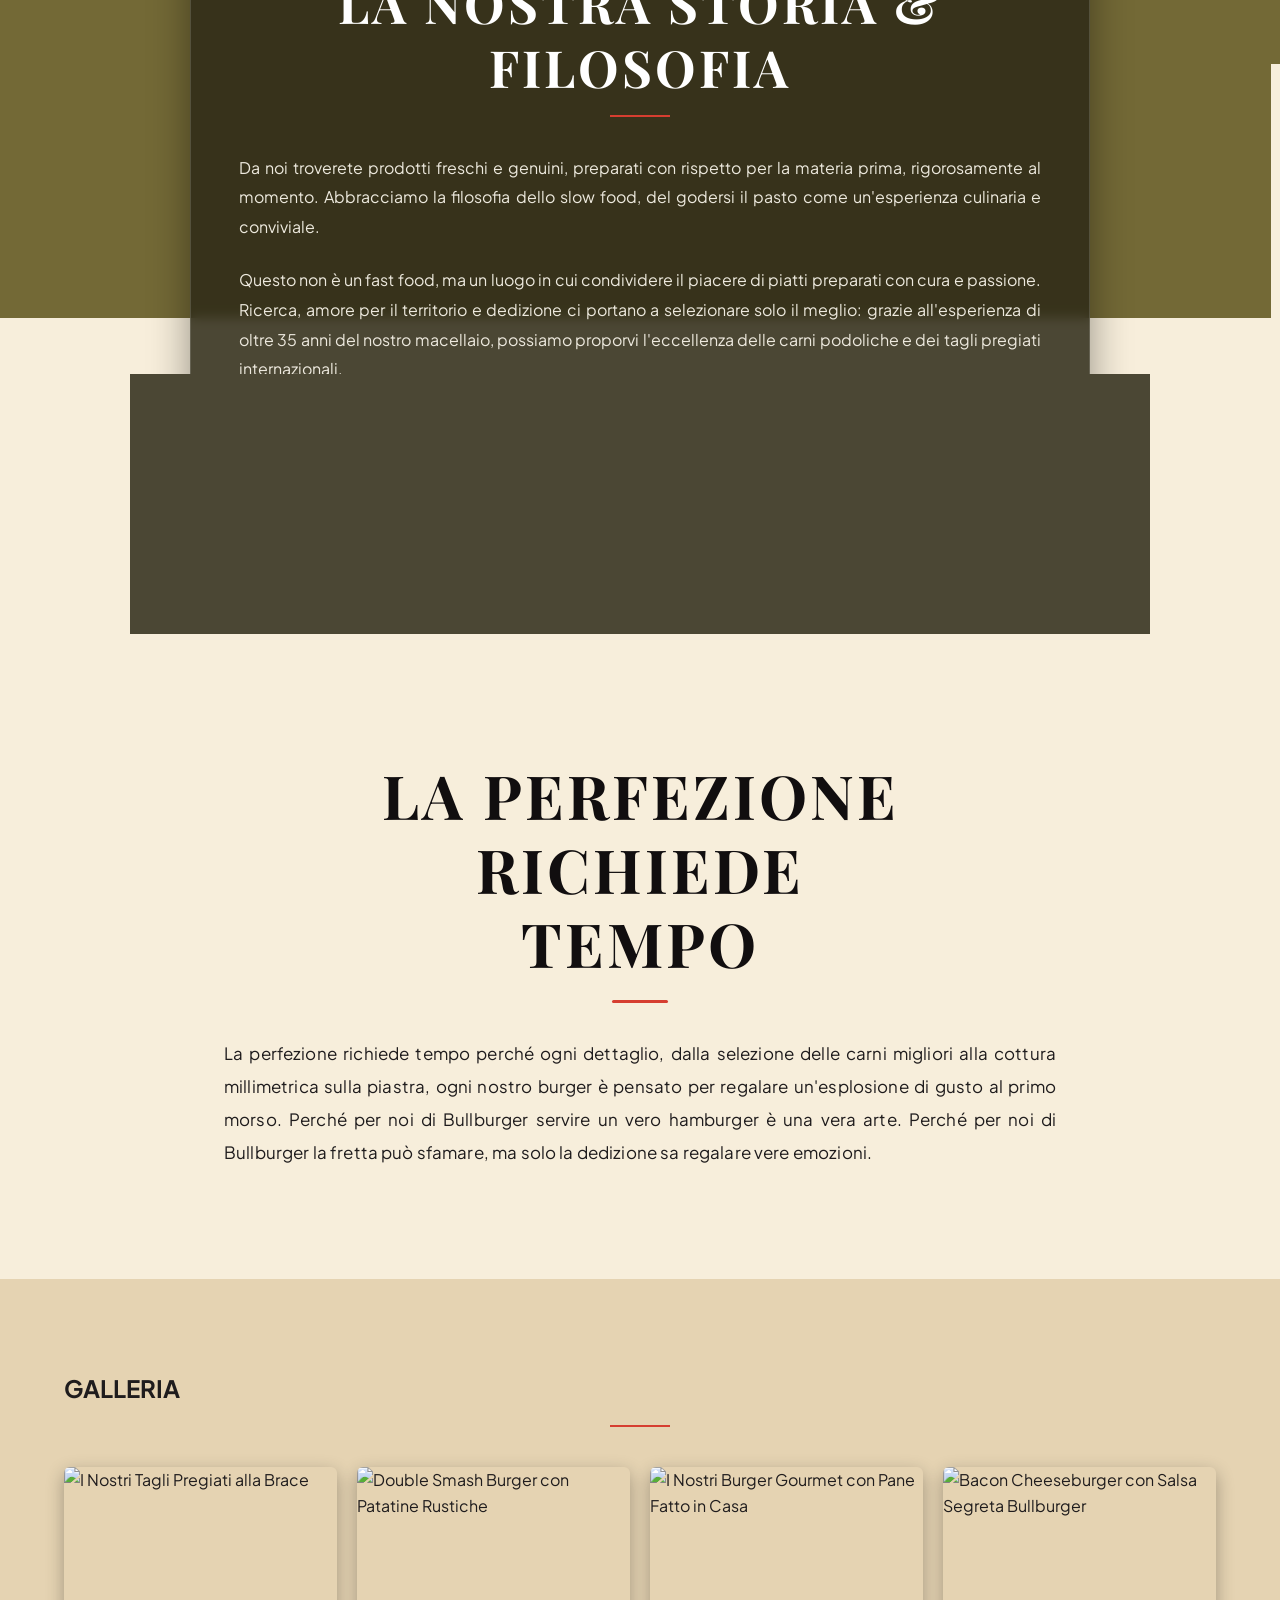
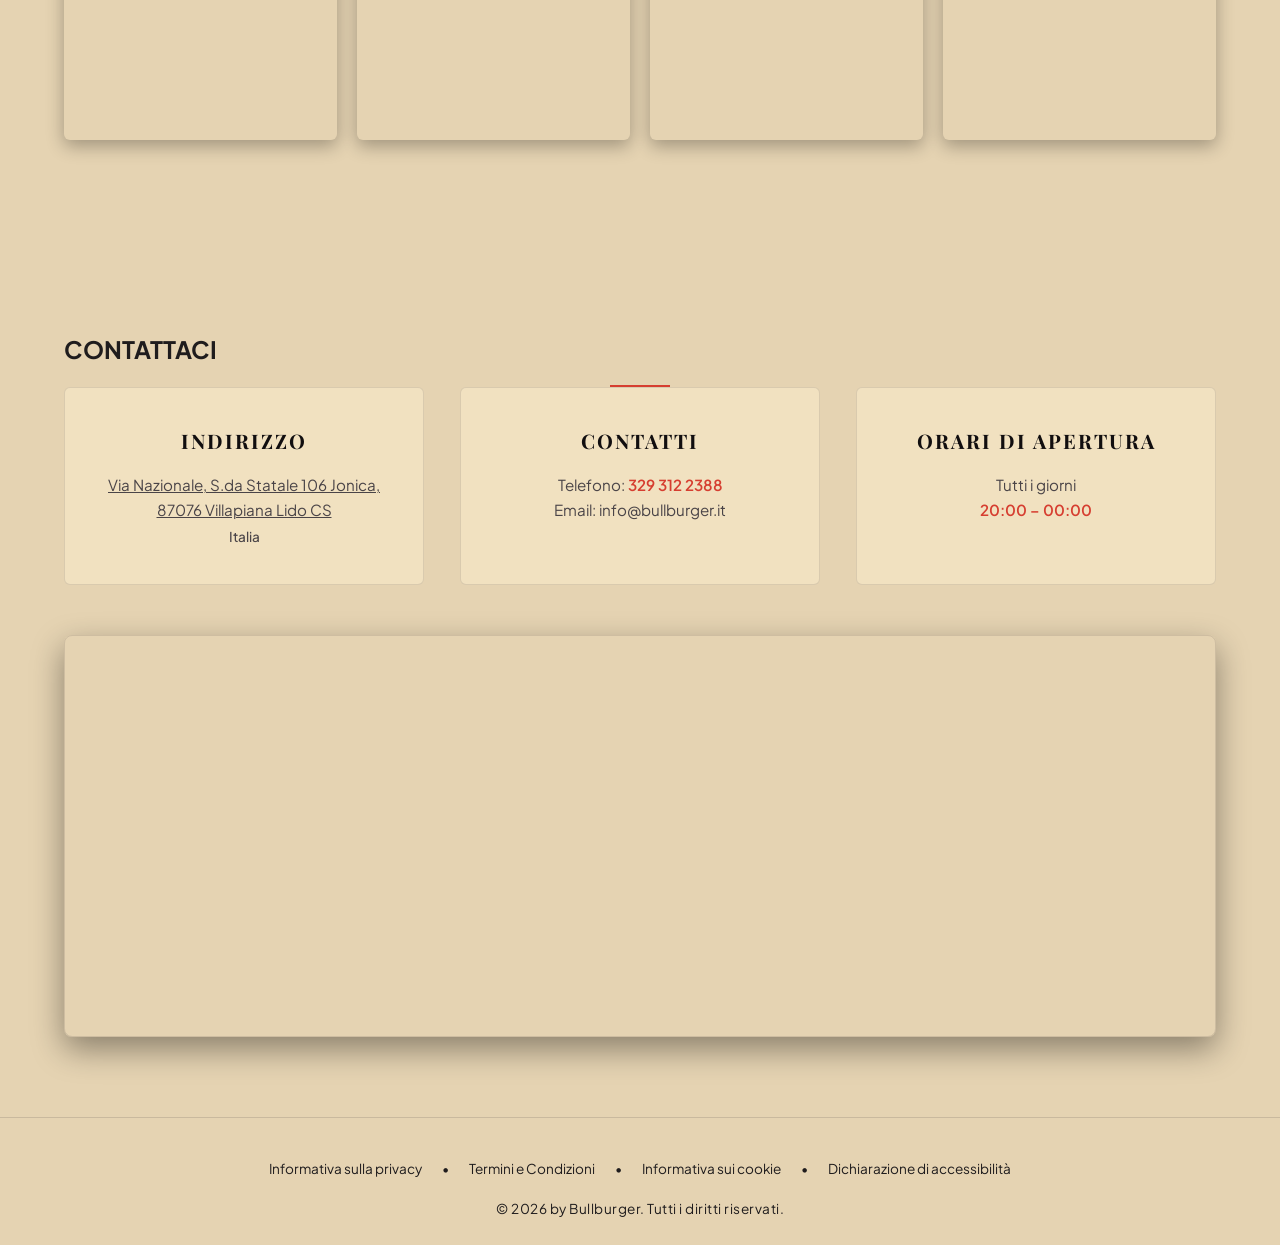
==== commit 62390f4b: "Ripristino completo stili CSS, protezione logo e pagine legali" ====
--- a/index.html
+++ b/index.html
@@ -20,7 +20,9 @@
   <link rel="stylesheet" href="https://cdnjs.cloudflare.com/ajax/libs/font-awesome/6.5.1/css/all.min.css">
   
   <!-- Fogli di Stile -->
-  <link rel="stylesheet" href="css/styles.css?v=5.0">
+    <!-- Stili Principali (Dual Link Failsafe) -->
+  <link rel="stylesheet" href="css/styles.css">
+  <link rel="stylesheet" href="styles.css">
   <style>
     .story-card p {
       color: #ede9de !important;
@@ -50,7 +52,7 @@
   <nav class="navbar">
     <div class="container nav-container">
       <a href="index.html" class="brand-logo" aria-label="Bullburger Home">
-        <img src="foto/logo-2.png" alt="Bullburger" class="navbar-logo-img">
+        <img src="foto/logo-2.png" alt="Bullburger" class="navbar-logo-img" style="max-height: 52px; width: auto; object-fit: contain; display: block;">
       </a>
 
       <ul class="nav-links">
--- a/css/styles.css
+++ b/css/styles.css
@@ -0,0 +1,1979 @@
+/* ==========================================================================
+   SITO RISTORANTE - Bullburger
+   Palette: Dark Earth / Warm Charcoal / Olive Green / Accent Tomato Red & Gold
+   ========================================================================== */
+
+:root {
+  --bg-main: #f7eedb;
+  --bg-secondary: #e5d3b2;
+  --bg-card: #f1e1c0;
+  --bg-olive: #736936;
+  --bg-olive-dark: #5e552a;
+  --text-main: #1f1c1d;
+  --text-muted: #4a4447;
+  --text-dark: #110e0f;
+  --accent-red: #d63e30;
+  --accent-gold: #d63e30;
+  --accent-green: #25d366; /* WhatsApp Green */
+  --accent-green-dark: #128c7e;
+  --border-light: rgba(43, 39, 41, 0.15);
+  --border-card: rgba(43, 39, 41, 0.12);
+  --font-serif: 'Playfair Display', Georgia, serif;
+  --font-sans: 'Plus Jakarta Sans', system-ui, -apple-system, sans-serif;
+  --container-max: 1200px;
+  --transition: all 0.3s cubic-bezier(0.16, 1, 0.3, 1);
+}
+
+*, *::before, *::after {
+  box-sizing: border-box;
+  margin: 0;
+  padding: 0;
+}
+
+html {
+  scroll-behavior: smooth;
+  font-size: 16px;
+  scroll-padding-top: 80px;
+}
+
+body {
+  font-family: var(--font-sans);
+  background-color: var(--bg-main);
+  color: var(--text-main);
+  line-height: 1.65;
+  overflow-x: hidden;
+  -webkit-font-smoothing: antialiased;
+}
+
+a {
+  color: inherit;
+  text-decoration: none;
+  transition: var(--transition);
+}
+
+img {
+  max-width: 100%;
+  height: auto;
+  display: block;
+}
+
+.container {
+  width: 100%;
+  max-width: var(--container-max);
+  margin: 0 auto;
+  padding: 0 24px;
+}
+
+/* ==========================================================================
+   TOP BAR & NAVIGATION
+   ========================================================================== */
+
+.top-bar {
+  background-color: var(--bg-secondary);
+  color: var(--text-main);
+  font-weight: 600;
+  font-size: 0.85rem;
+  letter-spacing: 0.5px;
+  border-bottom: 1px solid var(--border-light);
+  padding: 8px 0;
+}
+
+.top-bar .container {
+  display: flex;
+  justify-content: space-between;
+  align-items: center;
+  flex-wrap: wrap;
+  gap: 12px;
+}
+
+.top-bar-contact span {
+  margin-right: 18px;
+}
+
+.top-bar-contact span:last-child {
+  margin-right: 0;
+}
+
+.top-bar-contact a:hover {
+  color: var(--accent-gold);
+}
+
+.navbar {
+  position: sticky;
+  top: 0;
+  z-index: 1000;
+  background-color: rgba(241, 225, 192, 0.96);
+  box-shadow: 0 2px 10px rgba(0, 0, 0, 0.05);
+  box-shadow: 0 2px 10px rgba(0, 0, 0, 0.05);
+  backdrop-filter: blur(12px);
+  border-bottom: 1px solid var(--border-light);
+  transition: var(--transition);
+}
+
+.navbar.scrolled {
+  background-color: rgba(229, 211, 178, 0.98);
+  box-shadow: 0 8px 24px rgba(0, 0, 0, 0.4);
+}
+
+.nav-container {
+  display: flex;
+  justify-content: space-between;
+  align-items: center;
+  height: 80px;
+}
+
+.brand-logo {
+  display: flex;
+  align-items: center;
+}
+
+.navbar-logo-img {
+  height: 52px !important;
+  max-height: 52px !important;
+  width: auto !important;
+  max-width: 260px !important;
+  object-fit: contain !important;
+  display: block;
+}
+
+.nav-links {
+  display: flex;
+  list-style: none;
+  align-items: center;
+  gap: 28px;
+}
+
+.nav-links a {
+  font-size: 0.90rem;
+  font-weight: 600;
+  letter-spacing: 1.6px;
+  text-transform: uppercase;
+  color: var(--text-main); font-weight: 700;
+  position: relative;
+  padding: 6px 0;
+}
+
+.nav-links a:hover,
+.nav-links a.active {
+  color: var(--accent-red);
+}
+
+.nav-links a::after {
+  content: '';
+  position: absolute;
+  bottom: 0;
+  left: 0;
+  width: 0%;
+  height: 2px;
+  background-color: var(--accent-red);
+  transition: var(--transition);
+}
+
+.nav-links a:hover::after,
+.nav-links a.active::after {
+  width: 100%;
+}
+
+.mobile-toggle {
+  display: none;
+  background: none;
+  border: none;
+  color: var(--text-main);
+  font-size: 1.8rem;
+  cursor: pointer;
+}
+
+/* Floating Social Icons */
+.floating-socials {
+  position: fixed;
+  right: 20px;
+  top: 50%;
+  transform: translateY(-50%);
+  display: flex;
+  flex-direction: column;
+  gap: 14px;
+  z-index: 999;
+}
+
+.social-circle {
+  width: 44px;
+  height: 44px;
+  border-radius: 50%;
+  background: rgba(255, 255, 255, 0.12);
+  backdrop-filter: blur(8px);
+  border: 1px solid rgba(255, 255, 255, 0.2);
+  display: flex;
+  align-items: center;
+  justify-content: center;
+  color: #fff;
+  font-size: 1.15rem;
+  transition: var(--transition);
+}
+
+.social-circle:hover {
+  background: var(--accent-red);
+  transform: scale(1.12);
+}
+
+/* ==========================================================================
+   HERO SECTION (HOME)
+   ========================================================================== */
+
+.hero {
+  position: relative;
+  min-height: 85vh;
+  display: flex;
+  align-items: center;
+  justify-content: center;
+  text-align: center;
+  background: linear-gradient(rgba(18, 15, 16, 0.60), rgba(18, 15, 16, 0.82)),
+              url('https://images.unsplash.com/photo-1568901346375-23c9450c58cd?auto=format&fit=crop&w=1920&q=80') center/cover no-repeat;
+  padding: 80px 20px 60px;
+}
+
+.hero-content {
+  max-width: 800px;
+  display: flex;
+  flex-direction: column;
+  align-items: center;
+}
+
+.hero-logo-container {
+  margin-bottom: 24px;
+  width: 100%;
+}
+
+.hero-logo-img {
+  max-width: 580px;
+  width: 95%;
+  height: auto;
+  margin: 0 auto;
+  display: block;
+  animation: logoMaterialize 1.4s cubic-bezier(0.16, 1, 0.3, 1) forwards;
+  will-change: transform, opacity, filter;
+}
+
+@keyframes logoMaterialize {
+  0% {
+    opacity: 0;
+    transform: scale(0.72) translateY(28px);
+    filter: blur(14px) brightness(1.7) drop-shadow(0 0 35px rgba(255, 255, 255, 0.85));
+  }
+  65% {
+    opacity: 0.95;
+    transform: scale(1.03) translateY(-4px);
+    filter: blur(2px) brightness(1.15) drop-shadow(0 0 16px rgba(255, 255, 255, 0.4));
+  }
+  100% {
+    opacity: 1;
+    transform: scale(1) translateY(0);
+    filter: blur(0px) brightness(1) drop-shadow(0 6px 22px rgba(0, 0, 0, 0.7));
+  }
+}
+
+.hero-buttons-stack {
+  display: flex;
+  flex-direction: column;
+  gap: 16px;
+  align-items: center;
+  width: 100%;
+  max-width: 320px;
+  margin-top: 10px;
+  animation: heroButtonsFadeIn 0.9s 0.5s cubic-bezier(0.16, 1, 0.3, 1) both;
+}
+
+@keyframes heroButtonsFadeIn {
+  0% {
+    opacity: 0;
+    transform: translateY(20px);
+  }
+  100% {
+    opacity: 1;
+    transform: translateY(0);
+  }
+}
+
+/* Hero Action Buttons */
+.hero-buttons-stack {
+  display: flex;
+  flex-direction: column;
+  gap: 16px;
+  align-items: center;
+  width: 100%;
+  max-width: 320px;
+  margin-top: 10px;
+}
+
+.btn-primary {
+  display: block;
+  width: 100%;
+  padding: 15px 36px;
+  background-color: var(--accent-red);
+  color: #fff;
+  border: 1px solid var(--accent-red);
+  font-size: 0.95rem;
+  font-weight: 700;
+  letter-spacing: 2.5px;
+  text-transform: uppercase;
+  border-radius: 4px;
+  text-align: center;
+  cursor: pointer;
+  box-shadow: 0 6px 20px rgba(209, 56, 43, 0.35);
+  transition: var(--transition);
+}
+
+.btn-primary:hover {
+  background-color: #b52a1f;
+  border-color: #b52a1f;
+  transform: translateY(-2px);
+  box-shadow: 0 10px 24px rgba(209, 56, 43, 0.5);
+}
+
+.btn-secondary-hero {
+  display: block;
+  width: 100%;
+  padding: 14px 36px;
+  background-color: var(--bg-card);
+  color: var(--text-dark);
+  border: 2px solid var(--accent-red);
+  font-weight: 800;
+  font-size: 0.95rem;
+  font-weight: 700;
+  letter-spacing: 2.5px;
+  text-transform: uppercase;
+  border-radius: 4px;
+  text-align: center;
+  cursor: pointer;
+  backdrop-filter: blur(8px);
+  box-shadow: 0 6px 18px rgba(0, 0, 0, 0.4);
+  transition: var(--transition);
+}
+
+.btn-secondary-hero:hover {
+  background-color: var(--accent-red);
+  color: #fff;
+  transform: translateY(-2px);
+  box-shadow: 0 10px 24px rgba(214, 175, 93, 0.4);
+}
+
+/* ==========================================================================
+   PAGE BANNER (FOR SUBPAGES)
+   ========================================================================== */
+
+.page-banner {
+  padding: 70px 20px 50px;
+  text-align: center;
+  background: linear-gradient(rgba(241, 225, 192, 0.88), rgba(229, 211, 178, 0.95)),
+              url('https://images.unsplash.com/photo-1586190848861-99aa4a171e90?auto=format&fit=crop&w=1920&q=80') center/cover no-repeat;
+  border-bottom: 1px solid var(--border-light);
+}
+
+.page-banner-title {
+  font-family: var(--font-serif);
+  font-size: clamp(2.2rem, 5vw, 3.5rem);
+  font-weight: 700;
+  letter-spacing: 3px;
+  text-transform: uppercase;
+  color: var(--text-dark);
+  margin-bottom: 12px;
+}
+
+.page-banner-subtitle {
+  font-size: 1.05rem;
+  color: var(--text-main); font-weight: 600;
+  max-width: 700px;
+  margin: 0 auto;
+}
+
+/* ==========================================================================
+   SECTIONS: HIGHLIGHTS, STORY, PHILOSOPHY, GALLERY
+   ========================================================================== */
+
+.highlights-section {
+  padding: 90px 0;
+  background-color: var(--bg-secondary);
+}
+
+.highlights-grid {
+  display: grid;
+  grid-template-columns: repeat(3, 1fr);
+  gap: 36px;
+}
+
+.highlight-card {
+  padding: 36px 30px;
+  background-color: var(--bg-card);
+  border: 1px solid var(--border-card);
+  border-radius: 6px;
+  display: flex;
+  flex-direction: column;
+  transition: var(--transition);
+}
+
+.highlight-card:hover {
+  transform: translateY(-6px);
+  border-color: var(--accent-gold);
+}
+
+.highlight-num {
+  font-family: var(--font-serif);
+  font-size: 2.4rem;
+  color: var(--accent-gold);
+  font-weight: 700;
+  line-height: 1;
+  margin-bottom: 16px;
+}
+
+.highlight-title {
+  font-family: var(--font-serif);
+  font-size: 1.15rem;
+  letter-spacing: 1.5px;
+  text-transform: uppercase;
+  color: var(--text-dark);
+  margin-bottom: 16px;
+  line-height: 1.35;
+}
+
+.highlight-text {
+  font-size: 0.92rem;
+  color: var(--text-muted);
+  line-height: 1.7;
+}
+
+.story-section {
+  padding: 100px 0;
+  background: var(--bg-olive) url('https://images.unsplash.com/photo-1541544741938-0af808871cc0?auto=format&fit=crop&w=1920&q=80') center/cover no-repeat;
+  background-blend-mode: multiply;
+  color: #f7f5ef;
+  position: relative;
+}
+
+.story-section .section-title {
+  font-family: var(--font-serif, 'Playfair Display', Georgia, serif) !important;
+  font-size: clamp(2rem, 4.5vw, 3.2rem) !important;
+  font-weight: 700 !important;
+  letter-spacing: 3px !important;
+  text-transform: uppercase !important;
+  text-align: center !important;
+  color: #ffffff !important;
+  margin-bottom: 36px !important;
+  position: relative !important;
+  line-height: 1.25 !important;
+}
+
+.section-title::after {
+  content: '' !important;
+  display: block !important;
+  width: 60px !important;
+  height: 2px !important;
+  background-color: var(--accent-gold, #d6af5d) !important;
+  margin: 16px auto 0 !important;
+}
+
+.story-section .section-title {
+  color: #ffffff !important;
+  text-align: center !important;
+}
+
+.story-card {
+  max-width: 900px;
+  margin: 0 auto;
+  background: rgba(45, 42, 23, 0.85);
+  backdrop-filter: blur(6px);
+  padding: 60px 48px;
+  border-radius: 8px;
+  border: 1px solid rgba(255, 255, 255, 0.15);
+  box-shadow: 0 16px 40px rgba(0, 0, 0, 0.4);
+}
+
+.story-card p {
+  font-family: var(--font-sans, 'Plus Jakarta Sans', sans-serif);
+  font-size: 1rem;
+  line-height: 1.85;
+  margin-bottom: 24px;
+  color: #ede9de !important;
+  text-align: justify;
+}
+
+.story-card p:last-child {
+  margin-bottom: 0;
+}
+
+.philosophy-section {
+  padding: 100px 0 110px;
+  background-color: var(--bg-main, #f7eedb);
+  text-align: center;
+}
+
+.philosophy-container {
+  max-width: 880px;
+  margin: 0 auto;
+  padding: 0 24px;
+}
+
+.philosophy-title {
+  font-family: var(--font-serif, 'Playfair Display', Georgia, serif) !important;
+  font-size: clamp(2.4rem, 5.5vw, 3.8rem) !important;
+  font-weight: 700 !important;
+  letter-spacing: 3px !important;
+  text-transform: uppercase !important;
+  color: var(--text-dark, #110e0f) !important;
+  line-height: 1.22 !important;
+  margin: 0 0 18px 0 !important;
+  text-align: center !important;
+}
+
+.philosophy-divider {
+  display: block;
+  width: 56px;
+  height: 3px;
+  background-color: var(--accent-red, #d63e30);
+  margin: 20px auto 34px;
+  border-radius: 2px;
+}
+
+.philosophy-text {
+  font-family: var(--font-sans, 'Plus Jakarta Sans', system-ui, sans-serif) !important;
+  font-size: 1.06rem !important;
+  line-height: 1.95 !important;
+  color: var(--text-main, #1f1c1d) !important;
+  font-weight: 400 !important;
+  text-align: justify !important;
+  margin: 0 auto !important;
+  letter-spacing: 0.15px !important;
+}
+
+@media (max-width: 768px) {
+  .philosophy-section {
+    padding: 60px 0 70px;
+  }
+  .philosophy-title {
+    font-size: 2.1rem !important;
+    letter-spacing: 2px !important;
+  }
+  .philosophy-text {
+    font-size: 0.96rem !important;
+    line-height: 1.8 !important;
+    text-align: left !important;
+  }
+}
+
+.gallery-section {
+  padding: 90px 0;
+  background-color: var(--bg-secondary);
+}
+
+.gallery-grid {
+  display: grid;
+  grid-template-columns: repeat(4, 1fr);
+  gap: 20px;
+  margin-top: 40px;
+}
+
+.gallery-item {
+  position: relative;
+  border-radius: 6px;
+  overflow: hidden;
+  aspect-ratio: 1 / 1;
+  box-shadow: 0 6px 18px rgba(0,0,0,0.3);
+  cursor: pointer;
+}
+
+.gallery-item img {
+  width: 100%;
+  height: 100%;
+  object-fit: cover;
+  transition: transform 0.5s ease;
+}
+
+.gallery-item:hover img {
+  transform: scale(1.08);
+}
+
+.gallery-overlay {
+  position: absolute;
+  inset: 0;
+  background: linear-gradient(to top, rgba(0,0,0,0.8) 0%, transparent 60%);
+  opacity: 0;
+  display: flex;
+  align-items: flex-end;
+  padding: 18px;
+  transition: var(--transition);
+}
+
+.gallery-item:hover .gallery-overlay {
+  opacity: 1;
+}
+
+.gallery-caption {
+  font-size: 0.9rem;
+  font-weight: 600;
+  color: #fff;
+}
+
+/* ==========================================================================
+   MENU SECTION (FULL MENU)
+   ========================================================================== */
+
+.menu-section {
+  padding: 70px 0 110px;
+  background-color: var(--bg-main);
+}
+
+.menu-tabs {
+  display: flex;
+  justify-content: center;
+  gap: 10px;
+  flex-wrap: wrap;
+  margin-bottom: 50px;
+}
+
+.menu-tab-btn {
+  background: var(--bg-card);
+  border: 1px solid var(--border-light);
+  color: var(--text-muted);
+  padding: 10px 20px;
+  border-radius: 30px;
+  font-size: 0.85rem;
+  font-weight: 600;
+  letter-spacing: 1px;
+  cursor: pointer;
+  transition: var(--transition);
+}
+
+.menu-tab-btn:hover,
+.menu-tab-btn.active {
+  background: var(--accent-red);
+  color: #fff;
+  border-color: var(--accent-red);
+  box-shadow: 0 4px 14px rgba(209, 56, 43, 0.4);
+}
+
+.menu-category-group {
+  margin-bottom: 60px;
+}
+
+.category-title {
+  font-family: var(--font-serif);
+  font-size: 1.8rem;
+  letter-spacing: 2px;
+  color: var(--text-dark);
+  text-transform: uppercase;
+  margin-bottom: 6px;
+}
+
+.category-subtitle {
+  font-size: 0.95rem;
+  color: var(--accent-gold);
+  margin-bottom: 28px;
+  font-style: italic;
+}
+
+.menu-items-grid {
+  display: grid;
+  grid-template-columns: repeat(2, 1fr);
+  gap: 24px;
+}
+
+.menu-card {
+  display: flex;
+  justify-content: space-between;
+  gap: 20px;
+  background-color: var(--bg-secondary);
+  border: 1px solid var(--border-card);
+  padding: 22px;
+  border-radius: 6px;
+  transition: var(--transition);
+}
+
+.menu-card:hover {
+  background-color: var(--bg-card);
+  border-color: rgba(255, 255, 255, 0.18);
+  transform: translateY(-3px);
+}
+
+.menu-card-info {
+  flex: 1;
+}
+
+.menu-item-header {
+  display: flex;
+  justify-content: space-between;
+  align-items: baseline;
+  gap: 12px;
+  margin-bottom: 8px;
+}
+
+.menu-item-name {
+  font-family: var(--font-serif);
+  font-size: 1.15rem;
+  font-weight: 700;
+  color: var(--text-dark);
+}
+
+.menu-item-price {
+  font-size: 1rem;
+  font-weight: 700;
+  color: var(--accent-gold);
+  white-space: nowrap;
+}
+
+.menu-item-desc {
+  font-size: 0.88rem;
+  color: var(--text-muted);
+  line-height: 1.5;
+  margin-bottom: 12px;
+}
+
+.menu-tags {
+  display: flex;
+  gap: 6px;
+  flex-wrap: wrap;
+}
+
+.tag-badge {
+  font-size: 0.72rem;
+  padding: 3px 10px;
+  background: rgba(0, 0, 0, 0.08);
+  border-radius: 20px;
+  color: var(--text-dark); font-weight: 600;
+  letter-spacing: 0.5px;
+}
+
+.menu-card-thumb {
+  width: 90px;
+  height: 90px;
+  border-radius: 6px;
+  overflow: hidden;
+  flex-shrink: 0;
+}
+
+.menu-card-thumb img {
+  width: 100%;
+  height: 100%;
+  object-fit: cover;
+}
+
+/* ==========================================================================
+   PRENOTAZIONE & WHATSAPP BANNER (PRENOTA.HTML)
+   ========================================================================= */
+
+.booking-section {
+  padding: 70px 0 100px;
+  background-color: var(--bg-main);
+}
+
+.booking-wrapper {
+  display: grid;
+  grid-template-columns: 1.25fr 0.75fr;
+  gap: 40px;
+  align-items: start;
+}
+
+.reservation-box {
+  background-color: var(--bg-card);
+  padding: 44px 36px;
+  border-radius: 8px;
+  border: 1px solid var(--border-card);
+  box-shadow: 0 12px 32px rgba(0,0,0,0.3);
+  position: relative;
+}
+
+.whatsapp-notice-card {
+  background: rgba(37, 211, 102, 0.1);
+  border-left: 4px solid var(--accent-green);
+  padding: 16px 20px;
+  border-radius: 4px;
+  margin-bottom: 28px;
+  display: flex;
+  gap: 14px;
+  align-items: center;
+}
+
+.whatsapp-notice-card i {
+  font-size: 1.8rem;
+  color: var(--accent-green);
+  flex-shrink: 0;
+}
+
+.whatsapp-notice-card p {
+  font-size: 0.92rem;
+  color: #0f5132; font-weight: 600;
+  line-height: 1.5;
+  margin: 0;
+}
+
+.form-title {
+  font-family: var(--font-serif);
+  font-size: 1.6rem;
+  letter-spacing: 1px;
+  color: #110e0f !important;
+  margin-bottom: 8px;
+}
+
+.form-subtitle {
+  color: #4a4447 !important;
+  font-size: 0.92rem;
+  margin-bottom: 24px;
+}
+
+.form-grid {
+  display: grid;
+  grid-template-columns: 1fr 1fr;
+  gap: 16px;
+  margin-bottom: 16px;
+}
+
+.form-grid {
+  display: grid;
+  grid-template-columns: 1fr 1fr;
+  gap: 20px;
+  margin-bottom: 16px;
+  align-items: flex-end; /* Allinea perfettamente alla base tutti i campi della stessa riga */
+}
+
+.form-group {
+  margin-bottom: 18px;
+  display: flex;
+  flex-direction: column;
+  justify-content: flex-end;
+}
+
+.form-group label {
+  color: var(--text-dark);
+  font-weight: 700;
+  display: flex;
+  align-items: flex-end;
+  min-height: 28px; /* Garantisce che etichette su 1 o 2 righe abbiano sempre la stessa altezza */
+  font-size: 0.82rem;
+  font-weight: 600;
+  letter-spacing: 1px;
+  text-transform: uppercase;
+  color: var(--text-muted);
+  margin-bottom: 8px;
+  line-height: 1.3;
+}
+
+.form-group input,
+.form-group select {
+  width: 100%;
+  height: 48px;
+  padding: 0 16px;
+  background-color: #faf2e1 !important;
+  border: 1.5px solid rgba(43, 39, 41, 0.25) !important;
+  color: #110e0f !important;
+  border-radius: 6px;
+  font-family: inherit;
+  font-size: 0.95rem;
+  font-weight: 600;
+  outline: none;
+  box-sizing: border-box;
+  color-scheme: light;
+  transition: var(--transition);
+}
+
+.form-group textarea {
+  width: 100%;
+  padding: 14px 16px;
+  background-color: #faf2e1 !important;
+  border: 1.5px solid rgba(43, 39, 41, 0.25) !important;
+  color: #110e0f !important;
+  border-radius: 6px;
+  font-family: inherit;
+  font-size: 0.95rem;
+  font-weight: 600;
+  outline: none;
+  box-sizing: border-box;
+  color-scheme: light;
+  transition: var(--transition);
+}
+
+.form-group input:focus,
+.form-group select:focus,
+.form-group textarea:focus {
+  border-color: var(--accent-red) !important;
+  background-color: #fffdf7 !important;
+  box-shadow: 0 0 0 3px rgba(214, 62, 48, 0.15);
+}
+
+.booking-info-box {
+  background-color: var(--bg-secondary);
+  padding: 36px 30px;
+  border-radius: 8px;
+  border: 1px solid var(--border-card);
+  display: flex;
+  flex-direction: column;
+  gap: 24px;
+}
+
+.info-item {
+  display: flex;
+  gap: 16px;
+  align-items: flex-start;
+}
+
+.info-icon {
+  font-size: 1.3rem;
+  color: var(--accent-gold);
+  margin-top: 2px;
+}
+
+.info-content h4 {
+  font-family: var(--font-serif);
+  font-size: 1.1rem;
+  color: var(--text-dark);
+  margin-bottom: 4px;
+}
+
+.info-content p {
+  font-size: 0.92rem;
+  color: var(--text-muted);
+  line-height: 1.6;
+}
+
+/* Success Confirmation Overlay Card */
+/* Box di Conferma Immediata Prenotazione (Tema Chiaro, No WhatsApp) */
+.booking-success-box {
+  background-color: var(--bg-card) !important;
+  border: 2px solid var(--accent-red) !important;
+  border-radius: 12px !important;
+  padding: 36px 28px !important;
+  text-align: center !important;
+  color: var(--text-dark) !important;
+  box-shadow: 0 10px 30px rgba(0, 0, 0, 0.08) !important;
+  display: none;
+}
+
+.success-icon {
+  width: 64px;
+  height: 64px;
+  border-radius: 50%;
+  background-color: rgba(37, 211, 102, 0.15);
+  color: var(--accent-green);
+  font-size: 2.2rem;
+  display: flex;
+  align-items: center;
+  justify-content: center;
+  margin: 0 auto 16px;
+}
+
+.success-title {
+  font-family: var(--font-serif);
+  font-size: 1.8rem;
+  font-weight: 800;
+  color: var(--text-dark) !important;
+  margin-bottom: 8px;
+}
+
+.success-subtitle {
+  color: var(--text-main) !important;
+  font-size: 1rem;
+  font-weight: 500;
+  margin-bottom: 20px;
+}
+
+.booking-summary-pill {
+  display: inline-block;
+  background-color: #faf2e1;
+  border: 1px solid rgba(43, 39, 41, 0.2);
+  color: var(--text-dark);
+  padding: 8px 18px;
+  border-radius: 25px;
+  font-size: 0.95rem;
+  font-weight: 700;
+  margin-bottom: 20px;
+}
+
+.booking-confirmed-card {
+  background-color: #faf2e1;
+  border: 1px solid rgba(43, 39, 41, 0.15);
+  border-radius: 8px;
+  padding: 16px 20px;
+  margin-bottom: 18px;
+  text-align: left;
+}
+
+.confirmed-row {
+  display: flex;
+  justify-content: space-between;
+  align-items: center;
+  padding: 8px 0;
+  border-bottom: 1px solid rgba(43, 39, 41, 0.08);
+  font-size: 0.95rem;
+  color: var(--text-dark);
+}
+
+.confirmed-row:last-child {
+  border-bottom: none;
+}
+
+.row-label {
+  color: var(--text-muted);
+  font-weight: 500;
+}
+
+.code-value {
+  color: var(--accent-red);
+  font-weight: 700;
+  letter-spacing: 0.5px;
+}
+
+.booking-note {
+  font-size: 0.88rem;
+  color: var(--text-muted);
+}
+
+.booking-note a {
+  color: var(--accent-red);
+  font-weight: 700;
+}
+
+.whatsapp-success-message i {
+  color: var(--accent-green);
+  font-size: 1.4rem;
+  margin-right: 8px;
+  vertical-align: middle;
+}
+
+/* ==========================================================================
+   PANNELLO GESTIONE PRENOTAZIONI (ADMIN / DASHBOARD)
+   ========================================================================== */
+
+.admin-header {
+  display: flex;
+  justify-content: space-between;
+  align-items: center;
+  flex-wrap: wrap;
+  gap: 16px;
+  margin-bottom: 30px;
+  padding-bottom: 20px;
+  border-bottom: 1px solid var(--border-light);
+}
+
+.admin-filters {
+  display: flex;
+  gap: 10px;
+  flex-wrap: wrap;
+}
+
+.admin-filter-btn {
+  background: var(--bg-card);
+  border: 1px solid var(--border-light);
+  color: var(--text-muted);
+  padding: 8px 16px;
+  border-radius: 20px;
+  font-size: 0.85rem;
+  cursor: pointer;
+  transition: var(--transition);
+}
+
+.admin-filter-btn.active,
+.admin-filter-btn:hover {
+  background: var(--accent-gold);
+  color: #1a1718;
+  font-weight: 600;
+}
+
+.booking-cards-list {
+  display: flex;
+  flex-direction: column;
+  gap: 18px;
+}
+
+.admin-card {
+  background-color: var(--bg-card);
+  border: 1px solid var(--border-card);
+  border-radius: 8px;
+  padding: 24px;
+  display: grid;
+  grid-template-columns: 1fr auto;
+  gap: 24px;
+  align-items: center;
+  transition: var(--transition);
+}
+
+.admin-card:hover {
+  border-color: rgba(255, 255, 255, 0.2);
+  transform: translateY(-2px);
+}
+
+.admin-card.status-confermato {
+  border-left: 5px solid var(--accent-green);
+}
+
+.admin-card.status-rifiutato {
+  border-left: 5px solid var(--accent-red);
+}
+
+.admin-card.status-attesa {
+  border-left: 5px solid var(--accent-gold);
+}
+
+.admin-card-header {
+  display: flex;
+  align-items: center;
+  gap: 14px;
+  margin-bottom: 10px;
+}
+
+.admin-card-name {
+  font-family: var(--font-serif);
+  font-size: 1.35rem;
+  color: var(--text-dark);
+  font-weight: 700;
+}
+
+.status-badge {
+  font-size: 0.75rem;
+  padding: 4px 10px;
+  border-radius: 20px;
+  font-weight: 700;
+  text-transform: uppercase;
+  letter-spacing: 0.5px;
+}
+
+.badge-attesa {
+  background: rgba(214, 175, 93, 0.18);
+  color: var(--accent-gold);
+}
+
+.badge-confermato {
+  background: rgba(37, 211, 102, 0.18);
+  color: var(--accent-green);
+}
+
+.badge-rifiutato {
+  background: rgba(209, 56, 43, 0.18);
+  color: #ff786b;
+}
+
+.admin-card-details {
+  display: flex;
+  flex-wrap: wrap;
+  gap: 18px;
+  color: var(--text-muted);
+  font-size: 0.92rem;
+  margin-bottom: 10px;
+}
+
+.admin-card-details span {
+  display: flex;
+  align-items: center;
+  gap: 6px;
+}
+
+.admin-card-details i {
+  color: var(--accent-gold);
+}
+
+.admin-card-notes {
+  font-size: 0.88rem;
+  color: #d1cbc3;
+  background: rgba(0, 0, 0, 0.25);
+  padding: 10px 14px;
+  border-radius: 4px;
+  margin-top: 8px;
+  border-left: 2px solid var(--border-light);
+}
+
+.admin-actions {
+  display: flex;
+  flex-direction: column;
+  gap: 10px;
+  min-width: 220px;
+}
+
+.btn-whatsapp-confirm {
+  display: flex;
+  align-items: center;
+  justify-content: center;
+  gap: 8px;
+  background-color: var(--accent-green);
+  color: #fff;
+  padding: 11px 18px;
+  border-radius: 4px;
+  font-size: 0.85rem;
+  font-weight: 700;
+  letter-spacing: 0.5px;
+  text-transform: uppercase;
+  border: none;
+  cursor: pointer;
+  box-shadow: 0 4px 12px rgba(37, 211, 102, 0.3);
+  transition: var(--transition);
+}
+
+.btn-whatsapp-confirm:hover {
+  background-color: #1eb956;
+  transform: translateY(-2px);
+  box-shadow: 0 6px 16px rgba(37, 211, 102, 0.45);
+}
+
+.btn-whatsapp-reject {
+  display: flex;
+  align-items: center;
+  justify-content: center;
+  gap: 8px;
+  background-color: rgba(209, 56, 43, 0.15);
+  color: #ff786b;
+  border: 1px solid rgba(209, 56, 43, 0.4);
+  padding: 9px 16px;
+  border-radius: 4px;
+  font-size: 0.82rem;
+  font-weight: 600;
+  cursor: pointer;
+  transition: var(--transition);
+}
+
+.btn-whatsapp-reject:hover {
+  background-color: var(--accent-red);
+  color: #fff;
+}
+
+/* ==========================================================================
+   CONTATTACI SECTION (HOME)
+   ========================================================================== */
+
+.contact-section {
+  padding: 100px 0 80px;
+  background-color: var(--bg-secondary);
+}
+
+.contact-grid {
+  display: grid;
+  grid-template-columns: repeat(3, 1fr);
+  gap: 36px;
+  text-align: center;
+  margin-bottom: 50px;
+}
+
+.contact-box {
+  background-color: var(--bg-card);
+  padding: 36px 24px;
+  border-radius: 6px;
+  border: 1px solid var(--border-card);
+}
+
+.contact-box-title {
+  font-family: var(--font-serif);
+  font-size: 1.25rem;
+  letter-spacing: 2px;
+  text-transform: uppercase;
+  color: var(--text-dark);
+  margin-bottom: 16px;
+}
+
+.contact-box p {
+  color: var(--text-muted);
+  font-size: 0.95rem;
+  line-height: 1.6;
+}
+
+.map-wrapper {
+  border-radius: 8px;
+  overflow: hidden;
+  box-shadow: 0 12px 32px rgba(0,0,0,0.4);
+  border: 1px solid var(--border-card);
+}
+
+.map-wrapper iframe {
+  width: 100%;
+  height: 400px;
+  border: none;
+  display: block;
+}
+
+/* ==========================================================================
+   FOOTER
+   ========================================================================== */
+
+.footer {
+  background-color: var(--bg-secondary);
+  padding: 40px 0 24px;
+  border-top: 1px solid var(--border-light);
+  font-size: 0.85rem;
+  color: var(--text-main);
+  text-align: center;
+}
+
+.footer-links {
+  display: flex;
+  justify-content: center;
+  gap: 20px;
+  flex-wrap: wrap;
+  margin-bottom: 18px;
+}
+
+.footer-links a:hover {
+  color: var(--accent-red);
+}
+
+.footer-copy {
+  letter-spacing: 0.5px;
+}
+
+/* ==========================================================================
+   RESPONSIVE DESIGN
+   ========================================================================== */
+
+@media (max-width: 992px) {
+  .highlights-grid,
+  .contact-grid,
+  .booking-wrapper,
+  .admin-card {
+    grid-template-columns: 1fr;
+  }
+
+  .admin-actions {
+    flex-direction: row;
+    width: 100%;
+  }
+
+  .gallery-grid {
+    grid-template-columns: repeat(2, 1fr);
+  }
+
+  .menu-items-grid {
+    grid-template-columns: 1fr;
+  }
+}
+
+@media (max-width: 768px) {
+  .top-bar {
+    text-align: center;
+  }
+
+  .top-bar .container {
+    justify-content: center;
+  }
+
+  .mobile-toggle {
+    display: block;
+  }
+
+  .nav-links {
+    position: absolute;
+    top: 80px;
+    left: 0;
+    width: 100%;
+    background-color: var(--bg-card);
+    flex-direction: column;
+    padding: 24px 0;
+    gap: 20px;
+    border-bottom: 1px solid var(--border-light);
+    transform: translateY(-120%);
+    opacity: 0;
+    pointer-events: none;
+    transition: var(--transition);
+  }
+
+  .nav-links.active {
+    transform: translateY(0);
+    opacity: 1;
+    pointer-events: auto;
+  }
+
+  .floating-socials {
+    display: none;
+  }
+
+  .form-grid {
+    grid-template-columns: 1fr;
+  }
+
+  .story-card {
+    padding: 36px 24px;
+  }
+}
+
+
+/* ==========================================================================
+   DASHBOARD TAVOLI 2 COLONNE: CONFERMATI A SINISTRA, IN ARRIVO A DESTRA
+   ========================================================================== */
+
+.admin-columns-grid {
+  display: grid;
+  grid-template-columns: 1fr 1fr;
+  gap: 30px;
+  align-items: start;
+}
+
+.admin-column {
+  background-color: var(--bg-secondary);
+  border: 1px solid var(--border-card);
+  border-radius: 8px;
+  padding: 24px;
+}
+
+.column-header {
+  display: flex;
+  justify-content: space-between;
+  align-items: center;
+  padding-bottom: 16px;
+  margin-bottom: 20px;
+  border-bottom: 1px solid var(--border-light);
+}
+
+.column-title {
+  font-family: var(--font-serif);
+  font-size: 1.35rem;
+  color: var(--text-dark);
+  display: flex;
+  align-items: center;
+  gap: 10px;
+}
+
+.column-badge {
+  background: rgba(255, 255, 255, 0.1);
+  padding: 3px 12px;
+  border-radius: 20px;
+  font-size: 0.85rem;
+  font-weight: 700;
+  color: var(--accent-gold);
+}
+
+.table-card {
+  background-color: var(--bg-card);
+  border: 1px solid var(--border-card);
+  border-radius: 6px;
+  padding: 20px;
+  margin-bottom: 16px;
+  transition: var(--transition);
+}
+
+.table-card:hover {
+  border-color: rgba(255, 255, 255, 0.25);
+  transform: translateY(-2px);
+}
+
+.table-card-confirmed {
+  border-left: 5px solid var(--accent-green);
+}
+
+.table-card-pending {
+  border-left: 5px solid var(--accent-gold);
+}
+
+.table-card-header {
+  display: flex;
+  justify-content: space-between;
+  align-items: baseline;
+  margin-bottom: 8px;
+}
+
+.table-card-name {
+  font-family: var(--font-serif);
+  font-size: 1.2rem;
+  color: var(--text-dark);
+  font-weight: 700;
+}
+
+.table-time-tag {
+  color: var(--accent-gold);
+  font-weight: 700;
+  font-size: 0.95rem;
+}
+
+.table-card-info {
+  display: flex;
+  flex-wrap: wrap;
+  gap: 14px;
+  font-size: 0.88rem;
+  color: var(--text-muted);
+  margin-bottom: 12px;
+}
+
+.table-card-info span {
+  display: flex;
+  align-items: center;
+  gap: 6px;
+}
+
+.btn-remove-booking {
+  background-color: rgba(209, 56, 43, 0.15);
+  color: #ff786b;
+  border: 1px solid rgba(209, 56, 43, 0.4);
+  padding: 8px 14px;
+  border-radius: 4px;
+  font-size: 0.80rem;
+  font-weight: 600;
+  cursor: pointer;
+  display: inline-flex;
+  align-items: center;
+  gap: 6px;
+  transition: var(--transition);
+}
+
+.btn-remove-booking:hover {
+  background-color: var(--accent-red);
+  color: #fff;
+}
+
+.btn-whatsapp-chat {
+  background-color: rgba(37, 211, 102, 0.15);
+  color: var(--accent-green);
+  border: 1px solid rgba(37, 211, 102, 0.4);
+  padding: 8px 14px;
+  border-radius: 4px;
+  font-size: 0.80rem;
+  font-weight: 600;
+  cursor: pointer;
+  display: inline-flex;
+  align-items: center;
+  gap: 6px;
+  transition: var(--transition);
+}
+
+.btn-whatsapp-chat:hover {
+  background-color: var(--accent-green);
+  color: #fff;
+}
+
+@media (max-width: 992px) {
+  .admin-columns-grid {
+    grid-template-columns: 1fr;
+  }
+}
+
+
+/* Date Navigator Bar in Colonna Sinistra (Tavoli Confermati) */
+.date-navigator-bar {
+  display: flex;
+  align-items: center;
+  justify-content: space-between;
+  background: rgba(0, 0, 0, 0.4);
+  border: 1px solid var(--border-light);
+  border-radius: 6px;
+  padding: 10px 14px;
+  margin-bottom: 20px;
+  gap: 10px;
+  flex-wrap: wrap;
+}
+
+.date-nav-controls {
+  display: flex;
+  align-items: center;
+  gap: 8px;
+  flex: 1;
+}
+
+.date-nav-arrow {
+  background: var(--bg-card);
+  border: 1px solid var(--border-light);
+  color: #fff;
+  width: 36px;
+  height: 36px;
+  border-radius: 4px;
+  display: flex;
+  align-items: center;
+  justify-content: center;
+  cursor: pointer;
+  transition: var(--transition);
+}
+
+.date-nav-arrow:hover {
+  background: var(--accent-gold);
+  color: #1a1718;
+  border-color: var(--accent-gold);
+}
+
+.date-input-field {
+  background: var(--bg-card);
+  border: 1px solid var(--border-light);
+  color: var(--text-dark);
+  padding: 8px 12px;
+  border-radius: 4px;
+  font-family: inherit;
+  font-size: 0.90rem;
+  color-scheme: dark;
+  outline: none;
+  cursor: pointer;
+  transition: var(--transition);
+}
+
+.date-input-field:focus {
+  border-color: var(--accent-gold);
+}
+
+.date-nav-today-btn {
+  background: rgba(214, 175, 93, 0.15);
+  border: 1px solid var(--accent-gold);
+  color: var(--accent-gold);
+  padding: 7px 14px;
+  border-radius: 4px;
+  font-size: 0.82rem;
+  font-weight: 700;
+  cursor: pointer;
+  transition: var(--transition);
+}
+
+.date-nav-today-btn:hover {
+  background: var(--accent-gold);
+  color: #1a1718;
+}
+
+.date-display-friendly {
+  font-size: 0.92rem;
+  font-weight: 600;
+  color: var(--accent-gold);
+  margin-bottom: 16px;
+  padding-left: 4px;
+}
+
+
+/* Scambiatore di Data in Alto al Tab Tavoli Confermati */
+.date-switcher-box {
+  background: #1e1a1c;
+  border: 1px solid var(--accent-gold);
+  border-radius: 8px;
+  padding: 16px;
+  margin-bottom: 20px;
+  box-shadow: 0 4px 16px rgba(0, 0, 0, 0.3);
+}
+
+.date-switcher-row {
+  display: flex;
+  align-items: center;
+  justify-content: space-between;
+  gap: 12px;
+  flex-wrap: wrap;
+}
+
+.date-nav-btn {
+  background: var(--bg-card);
+  color: var(--text-dark);
+  border: 1px solid var(--border-light);
+  padding: 8px 14px;
+  border-radius: 6px;
+  cursor: pointer;
+  font-size: 0.90rem;
+  font-weight: 600;
+  display: inline-flex;
+  align-items: center;
+  gap: 6px;
+  transition: var(--transition);
+}
+
+.date-nav-btn:hover {
+  background: var(--accent-gold);
+  color: #1a1718;
+  border-color: var(--accent-gold);
+}
+
+.date-picker-large {
+  background: #2b2527;
+  color: var(--text-dark);
+  border: 1px solid var(--border-light);
+  padding: 8px 14px;
+  border-radius: 6px;
+  font-family: inherit;
+  font-size: 1rem;
+  font-weight: 600;
+  color-scheme: dark;
+  outline: none;
+  cursor: pointer;
+  transition: var(--transition);
+}
+
+.date-picker-large:focus {
+  border-color: var(--accent-gold);
+}
+
+.date-status-subbar {
+  display: flex;
+  justify-content: space-between;
+  align-items: center;
+  margin-top: 12px;
+  padding-top: 10px;
+  border-top: 1px solid rgba(255, 255, 255, 0.08);
+  font-size: 0.88rem;
+}
+
+.day-group-header {
+  font-family: var(--font-serif);
+  font-size: 1.15rem;
+  color: var(--accent-gold);
+  padding: 10px 0 6px;
+  margin-top: 14px;
+  margin-bottom: 10px;
+  border-bottom: 1px dashed rgba(214, 175, 93, 0.4);
+  display: flex;
+  align-items: center;
+  gap: 8px;
+}
+
+.form-group input::placeholder,
+.form-group textarea::placeholder {
+  color: #766f73 !important;
+  opacity: 1;
+}
+/* ==========================================================================
+   ANIMAZIONI LOGO ED HERO (GLOBAL)
+   ========================================================================== */
+
+.hero-logo-img {
+  max-width: 580px;
+  width: 95%;
+  height: auto;
+  margin: 0 auto;
+  display: block;
+  animation: logoMaterialize 1.4s cubic-bezier(0.16, 1, 0.3, 1) forwards;
+  will-change: transform, opacity, filter;
+}
+
+@keyframes logoMaterialize {
+  0% {
+    opacity: 0;
+    transform: scale(0.70) translateY(30px);
+    filter: blur(16px) brightness(1.8) drop-shadow(0 0 40px rgba(255, 255, 255, 0.9));
+  }
+  65% {
+    opacity: 0.95;
+    transform: scale(1.03) translateY(-4px);
+    filter: blur(2px) brightness(1.15) drop-shadow(0 0 16px rgba(255, 255, 255, 0.4));
+  }
+  100% {
+    opacity: 1;
+    transform: scale(1) translateY(0);
+    filter: blur(0px) brightness(1) drop-shadow(0 6px 22px rgba(0, 0, 0, 0.7));
+  }
+}
+
+.hero-buttons-stack {
+  display: flex;
+  flex-direction: column;
+  gap: 16px;
+  align-items: center;
+  width: 100%;
+  max-width: 320px;
+  margin-top: 10px;
+  animation: heroButtonsFadeIn 0.9s 0.6s cubic-bezier(0.16, 1, 0.3, 1) both;
+}
+
+@keyframes heroButtonsFadeIn {
+  0% {
+    opacity: 0;
+    transform: translateY(20px);
+  }
+  100% {
+    opacity: 1;
+    transform: translateY(0);
+  }
+}
+
+.topbar-address-link {
+  color: inherit;
+  transition: var(--transition);
+}
+
+.topbar-address-link:hover {
+  color: var(--accent-red);
+  text-decoration: underline;
+}
+
+/* ==========================================================================
+   OTTIMIZZAZIONE RESPONSIVE MOBILE (SMARTPHONE E TABLET)
+   ========================================================================== */
+
+@media (max-width: 768px) {
+  .nav-container {
+    height: 64px !important;
+  }
+  .navbar-logo-img {
+    height: 42px !important;
+    max-height: 46px !important;
+  }
+
+  .container {
+    padding: 0 16px;
+  }
+
+  .menu-section {
+    padding: 24px 0 60px;
+  }
+  .menu-tabs {
+    display: flex !important;
+    justify-content: flex-start !important;
+    gap: 8px !important;
+    overflow-x: auto !important;
+    flex-wrap: nowrap !important;
+    padding: 4px 16px 14px !important;
+    margin: 0 -16px 20px !important;
+    -webkit-overflow-scrolling: touch;
+    scrollbar-width: none;
+  }
+  .menu-tabs::-webkit-scrollbar {
+    display: none;
+  }
+  .menu-tab-btn {
+    flex-shrink: 0 !important;
+    padding: 8px 16px !important;
+    font-size: 0.80rem !important;
+    white-space: nowrap !important;
+    border-radius: 20px !important;
+  }
+
+  .menu-category-group {
+    margin-bottom: 36px;
+  }
+  .category-title {
+    font-size: 1.45rem;
+    letter-spacing: 1px;
+    margin-bottom: 4px;
+  }
+  .category-subtitle {
+    font-size: 0.88rem;
+    color: var(--text-muted);
+    font-style: normal;
+    margin-bottom: 16px;
+    line-height: 1.4;
+  }
+
+  .menu-items-grid {
+    gap: 12px;
+  }
+  .menu-card {
+    padding: 16px !important;
+    border-radius: 10px !important;
+    gap: 12px !important;
+    box-shadow: 0 2px 8px rgba(0, 0, 0, 0.04);
+  }
+  .menu-item-header {
+    flex-direction: column !important;
+    align-items: flex-start !important;
+    gap: 6px !important;
+    margin-bottom: 8px !important;
+  }
+  .menu-item-name {
+    font-size: 1.15rem !important;
+    font-weight: 800 !important;
+    color: var(--text-dark) !important;
+    line-height: 1.25;
+  }
+  .menu-item-price {
+    font-size: 0.92rem !important;
+    font-weight: 700 !important;
+    color: var(--accent-red) !important;
+    background: rgba(214, 62, 48, 0.08) !important;
+    padding: 3px 8px !important;
+    border-radius: 4px !important;
+    display: inline-block !important;
+  }
+  .menu-item-desc {
+    font-size: 0.88rem !important;
+    line-height: 1.45 !important;
+    color: var(--text-main) !important;
+    margin-bottom: 10px !important;
+  }
+  .menu-tags {
+    display: flex !important;
+    flex-wrap: wrap !important;
+    gap: 5px !important;
+  }
+  .tag-badge {
+    font-size: 0.72rem !important;
+    padding: 3px 8px !important;
+    border-radius: 12px !important;
+    background: rgba(43, 39, 41, 0.08) !important;
+    color: var(--text-dark) !important;
+    font-weight: 600 !important;
+  }
+
+  .booking-section {
+    padding: 24px 0 60px;
+  }
+  .reservation-box, .booking-info-box {
+    padding: 20px 16px !important;
+    border-radius: 8px;
+  }
+  .form-title {
+    font-size: 1.35rem !important;
+  }
+  .form-subtitle {
+    font-size: 0.85rem !important;
+    margin-bottom: 16px !important;
+  }
+  .form-group {
+    margin-bottom: 12px;
+  }
+  .form-group input, .form-group select {
+    height: 44px !important;
+    font-size: 0.90rem !important;
+  }
+  .hero {
+    min-height: 75vh !important;
+    padding: 50px 16px 36px !important;
+  }
+  .hero-logo-img {
+    max-width: 320px !important;
+    width: 90% !important;
+  }
+  .hero-buttons-stack {
+    max-width: 100% !important;
+    width: 100% !important;
+  }
+}
+
+/* ==========================================================================
+   BANNER INFORMATIVO COOKIE CONFORME GDPR
+   ========================================================================== */
+
+.cookie-banner {
+  position: fixed;
+  bottom: 20px;
+  left: 50%;
+  transform: translateX(-50%);
+  max-width: 850px;
+  width: calc(100% - 40px);
+  background-color: var(--bg-card, #f1e1c0);
+  border: 2px solid var(--accent-red, #d63e30);
+  border-radius: 12px;
+  padding: 16px 22px;
+  display: flex;
+  justify-content: space-between;
+  align-items: center;
+  gap: 20px;
+  box-shadow: 0 12px 35px rgba(0, 0, 0, 0.22);
+  z-index: 9999;
+  color: var(--text-dark, #110e0f);
+  font-size: 0.90rem;
+  line-height: 1.5;
+}
+
+.cookie-banner p {
+  margin: 0;
+  color: var(--text-dark, #110e0f);
+}
+
+.cookie-banner a {
+  color: var(--accent-red, #d63e30);
+  text-decoration: underline;
+  font-weight: 700;
+}
+
+.cookie-btn {
+  background-color: var(--accent-red, #d63e30);
+  color: #fff;
+  border: none;
+  border-radius: 6px;
+  padding: 9px 20px;
+  font-weight: 700;
+  font-size: 0.88rem;
+  cursor: pointer;
+  white-space: nowrap;
+  transition: var(--transition);
+}
+
+.cookie-btn:hover {
+  background-color: #b52a1f;
+}
+
+@media (max-width: 768px) {
+  .cookie-banner {
+    flex-direction: column;
+    align-items: stretch;
+    gap: 12px;
+    bottom: 12px;
+    padding: 14px;
+    text-align: center;
+  }
+}
--- a/styles.css
+++ b/styles.css
@@ -0,0 +1,1979 @@
+/* ==========================================================================
+   SITO RISTORANTE - Bullburger
+   Palette: Dark Earth / Warm Charcoal / Olive Green / Accent Tomato Red & Gold
+   ========================================================================== */
+
+:root {
+  --bg-main: #f7eedb;
+  --bg-secondary: #e5d3b2;
+  --bg-card: #f1e1c0;
+  --bg-olive: #736936;
+  --bg-olive-dark: #5e552a;
+  --text-main: #1f1c1d;
+  --text-muted: #4a4447;
+  --text-dark: #110e0f;
+  --accent-red: #d63e30;
+  --accent-gold: #d63e30;
+  --accent-green: #25d366; /* WhatsApp Green */
+  --accent-green-dark: #128c7e;
+  --border-light: rgba(43, 39, 41, 0.15);
+  --border-card: rgba(43, 39, 41, 0.12);
+  --font-serif: 'Playfair Display', Georgia, serif;
+  --font-sans: 'Plus Jakarta Sans', system-ui, -apple-system, sans-serif;
+  --container-max: 1200px;
+  --transition: all 0.3s cubic-bezier(0.16, 1, 0.3, 1);
+}
+
+*, *::before, *::after {
+  box-sizing: border-box;
+  margin: 0;
+  padding: 0;
+}
+
+html {
+  scroll-behavior: smooth;
+  font-size: 16px;
+  scroll-padding-top: 80px;
+}
+
+body {
+  font-family: var(--font-sans);
+  background-color: var(--bg-main);
+  color: var(--text-main);
+  line-height: 1.65;
+  overflow-x: hidden;
+  -webkit-font-smoothing: antialiased;
+}
+
+a {
+  color: inherit;
+  text-decoration: none;
+  transition: var(--transition);
+}
+
+img {
+  max-width: 100%;
+  height: auto;
+  display: block;
+}
+
+.container {
+  width: 100%;
+  max-width: var(--container-max);
+  margin: 0 auto;
+  padding: 0 24px;
+}
+
+/* ==========================================================================
+   TOP BAR & NAVIGATION
+   ========================================================================== */
+
+.top-bar {
+  background-color: var(--bg-secondary);
+  color: var(--text-main);
+  font-weight: 600;
+  font-size: 0.85rem;
+  letter-spacing: 0.5px;
+  border-bottom: 1px solid var(--border-light);
+  padding: 8px 0;
+}
+
+.top-bar .container {
+  display: flex;
+  justify-content: space-between;
+  align-items: center;
+  flex-wrap: wrap;
+  gap: 12px;
+}
+
+.top-bar-contact span {
+  margin-right: 18px;
+}
+
+.top-bar-contact span:last-child {
+  margin-right: 0;
+}
+
+.top-bar-contact a:hover {
+  color: var(--accent-gold);
+}
+
+.navbar {
+  position: sticky;
+  top: 0;
+  z-index: 1000;
+  background-color: rgba(241, 225, 192, 0.96);
+  box-shadow: 0 2px 10px rgba(0, 0, 0, 0.05);
+  box-shadow: 0 2px 10px rgba(0, 0, 0, 0.05);
+  backdrop-filter: blur(12px);
+  border-bottom: 1px solid var(--border-light);
+  transition: var(--transition);
+}
+
+.navbar.scrolled {
+  background-color: rgba(229, 211, 178, 0.98);
+  box-shadow: 0 8px 24px rgba(0, 0, 0, 0.4);
+}
+
+.nav-container {
+  display: flex;
+  justify-content: space-between;
+  align-items: center;
+  height: 80px;
+}
+
+.brand-logo {
+  display: flex;
+  align-items: center;
+}
+
+.navbar-logo-img {
+  height: 52px !important;
+  max-height: 52px !important;
+  width: auto !important;
+  max-width: 260px !important;
+  object-fit: contain !important;
+  display: block;
+}
+
+.nav-links {
+  display: flex;
+  list-style: none;
+  align-items: center;
+  gap: 28px;
+}
+
+.nav-links a {
+  font-size: 0.90rem;
+  font-weight: 600;
+  letter-spacing: 1.6px;
+  text-transform: uppercase;
+  color: var(--text-main); font-weight: 700;
+  position: relative;
+  padding: 6px 0;
+}
+
+.nav-links a:hover,
+.nav-links a.active {
+  color: var(--accent-red);
+}
+
+.nav-links a::after {
+  content: '';
+  position: absolute;
+  bottom: 0;
+  left: 0;
+  width: 0%;
+  height: 2px;
+  background-color: var(--accent-red);
+  transition: var(--transition);
+}
+
+.nav-links a:hover::after,
+.nav-links a.active::after {
+  width: 100%;
+}
+
+.mobile-toggle {
+  display: none;
+  background: none;
+  border: none;
+  color: var(--text-main);
+  font-size: 1.8rem;
+  cursor: pointer;
+}
+
+/* Floating Social Icons */
+.floating-socials {
+  position: fixed;
+  right: 20px;
+  top: 50%;
+  transform: translateY(-50%);
+  display: flex;
+  flex-direction: column;
+  gap: 14px;
+  z-index: 999;
+}
+
+.social-circle {
+  width: 44px;
+  height: 44px;
+  border-radius: 50%;
+  background: rgba(255, 255, 255, 0.12);
+  backdrop-filter: blur(8px);
+  border: 1px solid rgba(255, 255, 255, 0.2);
+  display: flex;
+  align-items: center;
+  justify-content: center;
+  color: #fff;
+  font-size: 1.15rem;
+  transition: var(--transition);
+}
+
+.social-circle:hover {
+  background: var(--accent-red);
+  transform: scale(1.12);
+}
+
+/* ==========================================================================
+   HERO SECTION (HOME)
+   ========================================================================== */
+
+.hero {
+  position: relative;
+  min-height: 85vh;
+  display: flex;
+  align-items: center;
+  justify-content: center;
+  text-align: center;
+  background: linear-gradient(rgba(18, 15, 16, 0.60), rgba(18, 15, 16, 0.82)),
+              url('https://images.unsplash.com/photo-1568901346375-23c9450c58cd?auto=format&fit=crop&w=1920&q=80') center/cover no-repeat;
+  padding: 80px 20px 60px;
+}
+
+.hero-content {
+  max-width: 800px;
+  display: flex;
+  flex-direction: column;
+  align-items: center;
+}
+
+.hero-logo-container {
+  margin-bottom: 24px;
+  width: 100%;
+}
+
+.hero-logo-img {
+  max-width: 580px;
+  width: 95%;
+  height: auto;
+  margin: 0 auto;
+  display: block;
+  animation: logoMaterialize 1.4s cubic-bezier(0.16, 1, 0.3, 1) forwards;
+  will-change: transform, opacity, filter;
+}
+
+@keyframes logoMaterialize {
+  0% {
+    opacity: 0;
+    transform: scale(0.72) translateY(28px);
+    filter: blur(14px) brightness(1.7) drop-shadow(0 0 35px rgba(255, 255, 255, 0.85));
+  }
+  65% {
+    opacity: 0.95;
+    transform: scale(1.03) translateY(-4px);
+    filter: blur(2px) brightness(1.15) drop-shadow(0 0 16px rgba(255, 255, 255, 0.4));
+  }
+  100% {
+    opacity: 1;
+    transform: scale(1) translateY(0);
+    filter: blur(0px) brightness(1) drop-shadow(0 6px 22px rgba(0, 0, 0, 0.7));
+  }
+}
+
+.hero-buttons-stack {
+  display: flex;
+  flex-direction: column;
+  gap: 16px;
+  align-items: center;
+  width: 100%;
+  max-width: 320px;
+  margin-top: 10px;
+  animation: heroButtonsFadeIn 0.9s 0.5s cubic-bezier(0.16, 1, 0.3, 1) both;
+}
+
+@keyframes heroButtonsFadeIn {
+  0% {
+    opacity: 0;
+    transform: translateY(20px);
+  }
+  100% {
+    opacity: 1;
+    transform: translateY(0);
+  }
+}
+
+/* Hero Action Buttons */
+.hero-buttons-stack {
+  display: flex;
+  flex-direction: column;
+  gap: 16px;
+  align-items: center;
+  width: 100%;
+  max-width: 320px;
+  margin-top: 10px;
+}
+
+.btn-primary {
+  display: block;
+  width: 100%;
+  padding: 15px 36px;
+  background-color: var(--accent-red);
+  color: #fff;
+  border: 1px solid var(--accent-red);
+  font-size: 0.95rem;
+  font-weight: 700;
+  letter-spacing: 2.5px;
+  text-transform: uppercase;
+  border-radius: 4px;
+  text-align: center;
+  cursor: pointer;
+  box-shadow: 0 6px 20px rgba(209, 56, 43, 0.35);
+  transition: var(--transition);
+}
+
+.btn-primary:hover {
+  background-color: #b52a1f;
+  border-color: #b52a1f;
+  transform: translateY(-2px);
+  box-shadow: 0 10px 24px rgba(209, 56, 43, 0.5);
+}
+
+.btn-secondary-hero {
+  display: block;
+  width: 100%;
+  padding: 14px 36px;
+  background-color: var(--bg-card);
+  color: var(--text-dark);
+  border: 2px solid var(--accent-red);
+  font-weight: 800;
+  font-size: 0.95rem;
+  font-weight: 700;
+  letter-spacing: 2.5px;
+  text-transform: uppercase;
+  border-radius: 4px;
+  text-align: center;
+  cursor: pointer;
+  backdrop-filter: blur(8px);
+  box-shadow: 0 6px 18px rgba(0, 0, 0, 0.4);
+  transition: var(--transition);
+}
+
+.btn-secondary-hero:hover {
+  background-color: var(--accent-red);
+  color: #fff;
+  transform: translateY(-2px);
+  box-shadow: 0 10px 24px rgba(214, 175, 93, 0.4);
+}
+
+/* ==========================================================================
+   PAGE BANNER (FOR SUBPAGES)
+   ========================================================================== */
+
+.page-banner {
+  padding: 70px 20px 50px;
+  text-align: center;
+  background: linear-gradient(rgba(241, 225, 192, 0.88), rgba(229, 211, 178, 0.95)),
+              url('https://images.unsplash.com/photo-1586190848861-99aa4a171e90?auto=format&fit=crop&w=1920&q=80') center/cover no-repeat;
+  border-bottom: 1px solid var(--border-light);
+}
+
+.page-banner-title {
+  font-family: var(--font-serif);
+  font-size: clamp(2.2rem, 5vw, 3.5rem);
+  font-weight: 700;
+  letter-spacing: 3px;
+  text-transform: uppercase;
+  color: var(--text-dark);
+  margin-bottom: 12px;
+}
+
+.page-banner-subtitle {
+  font-size: 1.05rem;
+  color: var(--text-main); font-weight: 600;
+  max-width: 700px;
+  margin: 0 auto;
+}
+
+/* ==========================================================================
+   SECTIONS: HIGHLIGHTS, STORY, PHILOSOPHY, GALLERY
+   ========================================================================== */
+
+.highlights-section {
+  padding: 90px 0;
+  background-color: var(--bg-secondary);
+}
+
+.highlights-grid {
+  display: grid;
+  grid-template-columns: repeat(3, 1fr);
+  gap: 36px;
+}
+
+.highlight-card {
+  padding: 36px 30px;
+  background-color: var(--bg-card);
+  border: 1px solid var(--border-card);
+  border-radius: 6px;
+  display: flex;
+  flex-direction: column;
+  transition: var(--transition);
+}
+
+.highlight-card:hover {
+  transform: translateY(-6px);
+  border-color: var(--accent-gold);
+}
+
+.highlight-num {
+  font-family: var(--font-serif);
+  font-size: 2.4rem;
+  color: var(--accent-gold);
+  font-weight: 700;
+  line-height: 1;
+  margin-bottom: 16px;
+}
+
+.highlight-title {
+  font-family: var(--font-serif);
+  font-size: 1.15rem;
+  letter-spacing: 1.5px;
+  text-transform: uppercase;
+  color: var(--text-dark);
+  margin-bottom: 16px;
+  line-height: 1.35;
+}
+
+.highlight-text {
+  font-size: 0.92rem;
+  color: var(--text-muted);
+  line-height: 1.7;
+}
+
+.story-section {
+  padding: 100px 0;
+  background: var(--bg-olive) url('https://images.unsplash.com/photo-1541544741938-0af808871cc0?auto=format&fit=crop&w=1920&q=80') center/cover no-repeat;
+  background-blend-mode: multiply;
+  color: #f7f5ef;
+  position: relative;
+}
+
+.story-section .section-title {
+  font-family: var(--font-serif, 'Playfair Display', Georgia, serif) !important;
+  font-size: clamp(2rem, 4.5vw, 3.2rem) !important;
+  font-weight: 700 !important;
+  letter-spacing: 3px !important;
+  text-transform: uppercase !important;
+  text-align: center !important;
+  color: #ffffff !important;
+  margin-bottom: 36px !important;
+  position: relative !important;
+  line-height: 1.25 !important;
+}
+
+.section-title::after {
+  content: '' !important;
+  display: block !important;
+  width: 60px !important;
+  height: 2px !important;
+  background-color: var(--accent-gold, #d6af5d) !important;
+  margin: 16px auto 0 !important;
+}
+
+.story-section .section-title {
+  color: #ffffff !important;
+  text-align: center !important;
+}
+
+.story-card {
+  max-width: 900px;
+  margin: 0 auto;
+  background: rgba(45, 42, 23, 0.85);
+  backdrop-filter: blur(6px);
+  padding: 60px 48px;
+  border-radius: 8px;
+  border: 1px solid rgba(255, 255, 255, 0.15);
+  box-shadow: 0 16px 40px rgba(0, 0, 0, 0.4);
+}
+
+.story-card p {
+  font-family: var(--font-sans, 'Plus Jakarta Sans', sans-serif);
+  font-size: 1rem;
+  line-height: 1.85;
+  margin-bottom: 24px;
+  color: #ede9de !important;
+  text-align: justify;
+}
+
+.story-card p:last-child {
+  margin-bottom: 0;
+}
+
+.philosophy-section {
+  padding: 100px 0 110px;
+  background-color: var(--bg-main, #f7eedb);
+  text-align: center;
+}
+
+.philosophy-container {
+  max-width: 880px;
+  margin: 0 auto;
+  padding: 0 24px;
+}
+
+.philosophy-title {
+  font-family: var(--font-serif, 'Playfair Display', Georgia, serif) !important;
+  font-size: clamp(2.4rem, 5.5vw, 3.8rem) !important;
+  font-weight: 700 !important;
+  letter-spacing: 3px !important;
+  text-transform: uppercase !important;
+  color: var(--text-dark, #110e0f) !important;
+  line-height: 1.22 !important;
+  margin: 0 0 18px 0 !important;
+  text-align: center !important;
+}
+
+.philosophy-divider {
+  display: block;
+  width: 56px;
+  height: 3px;
+  background-color: var(--accent-red, #d63e30);
+  margin: 20px auto 34px;
+  border-radius: 2px;
+}
+
+.philosophy-text {
+  font-family: var(--font-sans, 'Plus Jakarta Sans', system-ui, sans-serif) !important;
+  font-size: 1.06rem !important;
+  line-height: 1.95 !important;
+  color: var(--text-main, #1f1c1d) !important;
+  font-weight: 400 !important;
+  text-align: justify !important;
+  margin: 0 auto !important;
+  letter-spacing: 0.15px !important;
+}
+
+@media (max-width: 768px) {
+  .philosophy-section {
+    padding: 60px 0 70px;
+  }
+  .philosophy-title {
+    font-size: 2.1rem !important;
+    letter-spacing: 2px !important;
+  }
+  .philosophy-text {
+    font-size: 0.96rem !important;
+    line-height: 1.8 !important;
+    text-align: left !important;
+  }
+}
+
+.gallery-section {
+  padding: 90px 0;
+  background-color: var(--bg-secondary);
+}
+
+.gallery-grid {
+  display: grid;
+  grid-template-columns: repeat(4, 1fr);
+  gap: 20px;
+  margin-top: 40px;
+}
+
+.gallery-item {
+  position: relative;
+  border-radius: 6px;
+  overflow: hidden;
+  aspect-ratio: 1 / 1;
+  box-shadow: 0 6px 18px rgba(0,0,0,0.3);
+  cursor: pointer;
+}
+
+.gallery-item img {
+  width: 100%;
+  height: 100%;
+  object-fit: cover;
+  transition: transform 0.5s ease;
+}
+
+.gallery-item:hover img {
+  transform: scale(1.08);
+}
+
+.gallery-overlay {
+  position: absolute;
+  inset: 0;
+  background: linear-gradient(to top, rgba(0,0,0,0.8) 0%, transparent 60%);
+  opacity: 0;
+  display: flex;
+  align-items: flex-end;
+  padding: 18px;
+  transition: var(--transition);
+}
+
+.gallery-item:hover .gallery-overlay {
+  opacity: 1;
+}
+
+.gallery-caption {
+  font-size: 0.9rem;
+  font-weight: 600;
+  color: #fff;
+}
+
+/* ==========================================================================
+   MENU SECTION (FULL MENU)
+   ========================================================================== */
+
+.menu-section {
+  padding: 70px 0 110px;
+  background-color: var(--bg-main);
+}
+
+.menu-tabs {
+  display: flex;
+  justify-content: center;
+  gap: 10px;
+  flex-wrap: wrap;
+  margin-bottom: 50px;
+}
+
+.menu-tab-btn {
+  background: var(--bg-card);
+  border: 1px solid var(--border-light);
+  color: var(--text-muted);
+  padding: 10px 20px;
+  border-radius: 30px;
+  font-size: 0.85rem;
+  font-weight: 600;
+  letter-spacing: 1px;
+  cursor: pointer;
+  transition: var(--transition);
+}
+
+.menu-tab-btn:hover,
+.menu-tab-btn.active {
+  background: var(--accent-red);
+  color: #fff;
+  border-color: var(--accent-red);
+  box-shadow: 0 4px 14px rgba(209, 56, 43, 0.4);
+}
+
+.menu-category-group {
+  margin-bottom: 60px;
+}
+
+.category-title {
+  font-family: var(--font-serif);
+  font-size: 1.8rem;
+  letter-spacing: 2px;
+  color: var(--text-dark);
+  text-transform: uppercase;
+  margin-bottom: 6px;
+}
+
+.category-subtitle {
+  font-size: 0.95rem;
+  color: var(--accent-gold);
+  margin-bottom: 28px;
+  font-style: italic;
+}
+
+.menu-items-grid {
+  display: grid;
+  grid-template-columns: repeat(2, 1fr);
+  gap: 24px;
+}
+
+.menu-card {
+  display: flex;
+  justify-content: space-between;
+  gap: 20px;
+  background-color: var(--bg-secondary);
+  border: 1px solid var(--border-card);
+  padding: 22px;
+  border-radius: 6px;
+  transition: var(--transition);
+}
+
+.menu-card:hover {
+  background-color: var(--bg-card);
+  border-color: rgba(255, 255, 255, 0.18);
+  transform: translateY(-3px);
+}
+
+.menu-card-info {
+  flex: 1;
+}
+
+.menu-item-header {
+  display: flex;
+  justify-content: space-between;
+  align-items: baseline;
+  gap: 12px;
+  margin-bottom: 8px;
+}
+
+.menu-item-name {
+  font-family: var(--font-serif);
+  font-size: 1.15rem;
+  font-weight: 700;
+  color: var(--text-dark);
+}
+
+.menu-item-price {
+  font-size: 1rem;
+  font-weight: 700;
+  color: var(--accent-gold);
+  white-space: nowrap;
+}
+
+.menu-item-desc {
+  font-size: 0.88rem;
+  color: var(--text-muted);
+  line-height: 1.5;
+  margin-bottom: 12px;
+}
+
+.menu-tags {
+  display: flex;
+  gap: 6px;
+  flex-wrap: wrap;
+}
+
+.tag-badge {
+  font-size: 0.72rem;
+  padding: 3px 10px;
+  background: rgba(0, 0, 0, 0.08);
+  border-radius: 20px;
+  color: var(--text-dark); font-weight: 600;
+  letter-spacing: 0.5px;
+}
+
+.menu-card-thumb {
+  width: 90px;
+  height: 90px;
+  border-radius: 6px;
+  overflow: hidden;
+  flex-shrink: 0;
+}
+
+.menu-card-thumb img {
+  width: 100%;
+  height: 100%;
+  object-fit: cover;
+}
+
+/* ==========================================================================
+   PRENOTAZIONE & WHATSAPP BANNER (PRENOTA.HTML)
+   ========================================================================= */
+
+.booking-section {
+  padding: 70px 0 100px;
+  background-color: var(--bg-main);
+}
+
+.booking-wrapper {
+  display: grid;
+  grid-template-columns: 1.25fr 0.75fr;
+  gap: 40px;
+  align-items: start;
+}
+
+.reservation-box {
+  background-color: var(--bg-card);
+  padding: 44px 36px;
+  border-radius: 8px;
+  border: 1px solid var(--border-card);
+  box-shadow: 0 12px 32px rgba(0,0,0,0.3);
+  position: relative;
+}
+
+.whatsapp-notice-card {
+  background: rgba(37, 211, 102, 0.1);
+  border-left: 4px solid var(--accent-green);
+  padding: 16px 20px;
+  border-radius: 4px;
+  margin-bottom: 28px;
+  display: flex;
+  gap: 14px;
+  align-items: center;
+}
+
+.whatsapp-notice-card i {
+  font-size: 1.8rem;
+  color: var(--accent-green);
+  flex-shrink: 0;
+}
+
+.whatsapp-notice-card p {
+  font-size: 0.92rem;
+  color: #0f5132; font-weight: 600;
+  line-height: 1.5;
+  margin: 0;
+}
+
+.form-title {
+  font-family: var(--font-serif);
+  font-size: 1.6rem;
+  letter-spacing: 1px;
+  color: #110e0f !important;
+  margin-bottom: 8px;
+}
+
+.form-subtitle {
+  color: #4a4447 !important;
+  font-size: 0.92rem;
+  margin-bottom: 24px;
+}
+
+.form-grid {
+  display: grid;
+  grid-template-columns: 1fr 1fr;
+  gap: 16px;
+  margin-bottom: 16px;
+}
+
+.form-grid {
+  display: grid;
+  grid-template-columns: 1fr 1fr;
+  gap: 20px;
+  margin-bottom: 16px;
+  align-items: flex-end; /* Allinea perfettamente alla base tutti i campi della stessa riga */
+}
+
+.form-group {
+  margin-bottom: 18px;
+  display: flex;
+  flex-direction: column;
+  justify-content: flex-end;
+}
+
+.form-group label {
+  color: var(--text-dark);
+  font-weight: 700;
+  display: flex;
+  align-items: flex-end;
+  min-height: 28px; /* Garantisce che etichette su 1 o 2 righe abbiano sempre la stessa altezza */
+  font-size: 0.82rem;
+  font-weight: 600;
+  letter-spacing: 1px;
+  text-transform: uppercase;
+  color: var(--text-muted);
+  margin-bottom: 8px;
+  line-height: 1.3;
+}
+
+.form-group input,
+.form-group select {
+  width: 100%;
+  height: 48px;
+  padding: 0 16px;
+  background-color: #faf2e1 !important;
+  border: 1.5px solid rgba(43, 39, 41, 0.25) !important;
+  color: #110e0f !important;
+  border-radius: 6px;
+  font-family: inherit;
+  font-size: 0.95rem;
+  font-weight: 600;
+  outline: none;
+  box-sizing: border-box;
+  color-scheme: light;
+  transition: var(--transition);
+}
+
+.form-group textarea {
+  width: 100%;
+  padding: 14px 16px;
+  background-color: #faf2e1 !important;
+  border: 1.5px solid rgba(43, 39, 41, 0.25) !important;
+  color: #110e0f !important;
+  border-radius: 6px;
+  font-family: inherit;
+  font-size: 0.95rem;
+  font-weight: 600;
+  outline: none;
+  box-sizing: border-box;
+  color-scheme: light;
+  transition: var(--transition);
+}
+
+.form-group input:focus,
+.form-group select:focus,
+.form-group textarea:focus {
+  border-color: var(--accent-red) !important;
+  background-color: #fffdf7 !important;
+  box-shadow: 0 0 0 3px rgba(214, 62, 48, 0.15);
+}
+
+.booking-info-box {
+  background-color: var(--bg-secondary);
+  padding: 36px 30px;
+  border-radius: 8px;
+  border: 1px solid var(--border-card);
+  display: flex;
+  flex-direction: column;
+  gap: 24px;
+}
+
+.info-item {
+  display: flex;
+  gap: 16px;
+  align-items: flex-start;
+}
+
+.info-icon {
+  font-size: 1.3rem;
+  color: var(--accent-gold);
+  margin-top: 2px;
+}
+
+.info-content h4 {
+  font-family: var(--font-serif);
+  font-size: 1.1rem;
+  color: var(--text-dark);
+  margin-bottom: 4px;
+}
+
+.info-content p {
+  font-size: 0.92rem;
+  color: var(--text-muted);
+  line-height: 1.6;
+}
+
+/* Success Confirmation Overlay Card */
+/* Box di Conferma Immediata Prenotazione (Tema Chiaro, No WhatsApp) */
+.booking-success-box {
+  background-color: var(--bg-card) !important;
+  border: 2px solid var(--accent-red) !important;
+  border-radius: 12px !important;
+  padding: 36px 28px !important;
+  text-align: center !important;
+  color: var(--text-dark) !important;
+  box-shadow: 0 10px 30px rgba(0, 0, 0, 0.08) !important;
+  display: none;
+}
+
+.success-icon {
+  width: 64px;
+  height: 64px;
+  border-radius: 50%;
+  background-color: rgba(37, 211, 102, 0.15);
+  color: var(--accent-green);
+  font-size: 2.2rem;
+  display: flex;
+  align-items: center;
+  justify-content: center;
+  margin: 0 auto 16px;
+}
+
+.success-title {
+  font-family: var(--font-serif);
+  font-size: 1.8rem;
+  font-weight: 800;
+  color: var(--text-dark) !important;
+  margin-bottom: 8px;
+}
+
+.success-subtitle {
+  color: var(--text-main) !important;
+  font-size: 1rem;
+  font-weight: 500;
+  margin-bottom: 20px;
+}
+
+.booking-summary-pill {
+  display: inline-block;
+  background-color: #faf2e1;
+  border: 1px solid rgba(43, 39, 41, 0.2);
+  color: var(--text-dark);
+  padding: 8px 18px;
+  border-radius: 25px;
+  font-size: 0.95rem;
+  font-weight: 700;
+  margin-bottom: 20px;
+}
+
+.booking-confirmed-card {
+  background-color: #faf2e1;
+  border: 1px solid rgba(43, 39, 41, 0.15);
+  border-radius: 8px;
+  padding: 16px 20px;
+  margin-bottom: 18px;
+  text-align: left;
+}
+
+.confirmed-row {
+  display: flex;
+  justify-content: space-between;
+  align-items: center;
+  padding: 8px 0;
+  border-bottom: 1px solid rgba(43, 39, 41, 0.08);
+  font-size: 0.95rem;
+  color: var(--text-dark);
+}
+
+.confirmed-row:last-child {
+  border-bottom: none;
+}
+
+.row-label {
+  color: var(--text-muted);
+  font-weight: 500;
+}
+
+.code-value {
+  color: var(--accent-red);
+  font-weight: 700;
+  letter-spacing: 0.5px;
+}
+
+.booking-note {
+  font-size: 0.88rem;
+  color: var(--text-muted);
+}
+
+.booking-note a {
+  color: var(--accent-red);
+  font-weight: 700;
+}
+
+.whatsapp-success-message i {
+  color: var(--accent-green);
+  font-size: 1.4rem;
+  margin-right: 8px;
+  vertical-align: middle;
+}
+
+/* ==========================================================================
+   PANNELLO GESTIONE PRENOTAZIONI (ADMIN / DASHBOARD)
+   ========================================================================== */
+
+.admin-header {
+  display: flex;
+  justify-content: space-between;
+  align-items: center;
+  flex-wrap: wrap;
+  gap: 16px;
+  margin-bottom: 30px;
+  padding-bottom: 20px;
+  border-bottom: 1px solid var(--border-light);
+}
+
+.admin-filters {
+  display: flex;
+  gap: 10px;
+  flex-wrap: wrap;
+}
+
+.admin-filter-btn {
+  background: var(--bg-card);
+  border: 1px solid var(--border-light);
+  color: var(--text-muted);
+  padding: 8px 16px;
+  border-radius: 20px;
+  font-size: 0.85rem;
+  cursor: pointer;
+  transition: var(--transition);
+}
+
+.admin-filter-btn.active,
+.admin-filter-btn:hover {
+  background: var(--accent-gold);
+  color: #1a1718;
+  font-weight: 600;
+}
+
+.booking-cards-list {
+  display: flex;
+  flex-direction: column;
+  gap: 18px;
+}
+
+.admin-card {
+  background-color: var(--bg-card);
+  border: 1px solid var(--border-card);
+  border-radius: 8px;
+  padding: 24px;
+  display: grid;
+  grid-template-columns: 1fr auto;
+  gap: 24px;
+  align-items: center;
+  transition: var(--transition);
+}
+
+.admin-card:hover {
+  border-color: rgba(255, 255, 255, 0.2);
+  transform: translateY(-2px);
+}
+
+.admin-card.status-confermato {
+  border-left: 5px solid var(--accent-green);
+}
+
+.admin-card.status-rifiutato {
+  border-left: 5px solid var(--accent-red);
+}
+
+.admin-card.status-attesa {
+  border-left: 5px solid var(--accent-gold);
+}
+
+.admin-card-header {
+  display: flex;
+  align-items: center;
+  gap: 14px;
+  margin-bottom: 10px;
+}
+
+.admin-card-name {
+  font-family: var(--font-serif);
+  font-size: 1.35rem;
+  color: var(--text-dark);
+  font-weight: 700;
+}
+
+.status-badge {
+  font-size: 0.75rem;
+  padding: 4px 10px;
+  border-radius: 20px;
+  font-weight: 700;
+  text-transform: uppercase;
+  letter-spacing: 0.5px;
+}
+
+.badge-attesa {
+  background: rgba(214, 175, 93, 0.18);
+  color: var(--accent-gold);
+}
+
+.badge-confermato {
+  background: rgba(37, 211, 102, 0.18);
+  color: var(--accent-green);
+}
+
+.badge-rifiutato {
+  background: rgba(209, 56, 43, 0.18);
+  color: #ff786b;
+}
+
+.admin-card-details {
+  display: flex;
+  flex-wrap: wrap;
+  gap: 18px;
+  color: var(--text-muted);
+  font-size: 0.92rem;
+  margin-bottom: 10px;
+}
+
+.admin-card-details span {
+  display: flex;
+  align-items: center;
+  gap: 6px;
+}
+
+.admin-card-details i {
+  color: var(--accent-gold);
+}
+
+.admin-card-notes {
+  font-size: 0.88rem;
+  color: #d1cbc3;
+  background: rgba(0, 0, 0, 0.25);
+  padding: 10px 14px;
+  border-radius: 4px;
+  margin-top: 8px;
+  border-left: 2px solid var(--border-light);
+}
+
+.admin-actions {
+  display: flex;
+  flex-direction: column;
+  gap: 10px;
+  min-width: 220px;
+}
+
+.btn-whatsapp-confirm {
+  display: flex;
+  align-items: center;
+  justify-content: center;
+  gap: 8px;
+  background-color: var(--accent-green);
+  color: #fff;
+  padding: 11px 18px;
+  border-radius: 4px;
+  font-size: 0.85rem;
+  font-weight: 700;
+  letter-spacing: 0.5px;
+  text-transform: uppercase;
+  border: none;
+  cursor: pointer;
+  box-shadow: 0 4px 12px rgba(37, 211, 102, 0.3);
+  transition: var(--transition);
+}
+
+.btn-whatsapp-confirm:hover {
+  background-color: #1eb956;
+  transform: translateY(-2px);
+  box-shadow: 0 6px 16px rgba(37, 211, 102, 0.45);
+}
+
+.btn-whatsapp-reject {
+  display: flex;
+  align-items: center;
+  justify-content: center;
+  gap: 8px;
+  background-color: rgba(209, 56, 43, 0.15);
+  color: #ff786b;
+  border: 1px solid rgba(209, 56, 43, 0.4);
+  padding: 9px 16px;
+  border-radius: 4px;
+  font-size: 0.82rem;
+  font-weight: 600;
+  cursor: pointer;
+  transition: var(--transition);
+}
+
+.btn-whatsapp-reject:hover {
+  background-color: var(--accent-red);
+  color: #fff;
+}
+
+/* ==========================================================================
+   CONTATTACI SECTION (HOME)
+   ========================================================================== */
+
+.contact-section {
+  padding: 100px 0 80px;
+  background-color: var(--bg-secondary);
+}
+
+.contact-grid {
+  display: grid;
+  grid-template-columns: repeat(3, 1fr);
+  gap: 36px;
+  text-align: center;
+  margin-bottom: 50px;
+}
+
+.contact-box {
+  background-color: var(--bg-card);
+  padding: 36px 24px;
+  border-radius: 6px;
+  border: 1px solid var(--border-card);
+}
+
+.contact-box-title {
+  font-family: var(--font-serif);
+  font-size: 1.25rem;
+  letter-spacing: 2px;
+  text-transform: uppercase;
+  color: var(--text-dark);
+  margin-bottom: 16px;
+}
+
+.contact-box p {
+  color: var(--text-muted);
+  font-size: 0.95rem;
+  line-height: 1.6;
+}
+
+.map-wrapper {
+  border-radius: 8px;
+  overflow: hidden;
+  box-shadow: 0 12px 32px rgba(0,0,0,0.4);
+  border: 1px solid var(--border-card);
+}
+
+.map-wrapper iframe {
+  width: 100%;
+  height: 400px;
+  border: none;
+  display: block;
+}
+
+/* ==========================================================================
+   FOOTER
+   ========================================================================== */
+
+.footer {
+  background-color: var(--bg-secondary);
+  padding: 40px 0 24px;
+  border-top: 1px solid var(--border-light);
+  font-size: 0.85rem;
+  color: var(--text-main);
+  text-align: center;
+}
+
+.footer-links {
+  display: flex;
+  justify-content: center;
+  gap: 20px;
+  flex-wrap: wrap;
+  margin-bottom: 18px;
+}
+
+.footer-links a:hover {
+  color: var(--accent-red);
+}
+
+.footer-copy {
+  letter-spacing: 0.5px;
+}
+
+/* ==========================================================================
+   RESPONSIVE DESIGN
+   ========================================================================== */
+
+@media (max-width: 992px) {
+  .highlights-grid,
+  .contact-grid,
+  .booking-wrapper,
+  .admin-card {
+    grid-template-columns: 1fr;
+  }
+
+  .admin-actions {
+    flex-direction: row;
+    width: 100%;
+  }
+
+  .gallery-grid {
+    grid-template-columns: repeat(2, 1fr);
+  }
+
+  .menu-items-grid {
+    grid-template-columns: 1fr;
+  }
+}
+
+@media (max-width: 768px) {
+  .top-bar {
+    text-align: center;
+  }
+
+  .top-bar .container {
+    justify-content: center;
+  }
+
+  .mobile-toggle {
+    display: block;
+  }
+
+  .nav-links {
+    position: absolute;
+    top: 80px;
+    left: 0;
+    width: 100%;
+    background-color: var(--bg-card);
+    flex-direction: column;
+    padding: 24px 0;
+    gap: 20px;
+    border-bottom: 1px solid var(--border-light);
+    transform: translateY(-120%);
+    opacity: 0;
+    pointer-events: none;
+    transition: var(--transition);
+  }
+
+  .nav-links.active {
+    transform: translateY(0);
+    opacity: 1;
+    pointer-events: auto;
+  }
+
+  .floating-socials {
+    display: none;
+  }
+
+  .form-grid {
+    grid-template-columns: 1fr;
+  }
+
+  .story-card {
+    padding: 36px 24px;
+  }
+}
+
+
+/* ==========================================================================
+   DASHBOARD TAVOLI 2 COLONNE: CONFERMATI A SINISTRA, IN ARRIVO A DESTRA
+   ========================================================================== */
+
+.admin-columns-grid {
+  display: grid;
+  grid-template-columns: 1fr 1fr;
+  gap: 30px;
+  align-items: start;
+}
+
+.admin-column {
+  background-color: var(--bg-secondary);
+  border: 1px solid var(--border-card);
+  border-radius: 8px;
+  padding: 24px;
+}
+
+.column-header {
+  display: flex;
+  justify-content: space-between;
+  align-items: center;
+  padding-bottom: 16px;
+  margin-bottom: 20px;
+  border-bottom: 1px solid var(--border-light);
+}
+
+.column-title {
+  font-family: var(--font-serif);
+  font-size: 1.35rem;
+  color: var(--text-dark);
+  display: flex;
+  align-items: center;
+  gap: 10px;
+}
+
+.column-badge {
+  background: rgba(255, 255, 255, 0.1);
+  padding: 3px 12px;
+  border-radius: 20px;
+  font-size: 0.85rem;
+  font-weight: 700;
+  color: var(--accent-gold);
+}
+
+.table-card {
+  background-color: var(--bg-card);
+  border: 1px solid var(--border-card);
+  border-radius: 6px;
+  padding: 20px;
+  margin-bottom: 16px;
+  transition: var(--transition);
+}
+
+.table-card:hover {
+  border-color: rgba(255, 255, 255, 0.25);
+  transform: translateY(-2px);
+}
+
+.table-card-confirmed {
+  border-left: 5px solid var(--accent-green);
+}
+
+.table-card-pending {
+  border-left: 5px solid var(--accent-gold);
+}
+
+.table-card-header {
+  display: flex;
+  justify-content: space-between;
+  align-items: baseline;
+  margin-bottom: 8px;
+}
+
+.table-card-name {
+  font-family: var(--font-serif);
+  font-size: 1.2rem;
+  color: var(--text-dark);
+  font-weight: 700;
+}
+
+.table-time-tag {
+  color: var(--accent-gold);
+  font-weight: 700;
+  font-size: 0.95rem;
+}
+
+.table-card-info {
+  display: flex;
+  flex-wrap: wrap;
+  gap: 14px;
+  font-size: 0.88rem;
+  color: var(--text-muted);
+  margin-bottom: 12px;
+}
+
+.table-card-info span {
+  display: flex;
+  align-items: center;
+  gap: 6px;
+}
+
+.btn-remove-booking {
+  background-color: rgba(209, 56, 43, 0.15);
+  color: #ff786b;
+  border: 1px solid rgba(209, 56, 43, 0.4);
+  padding: 8px 14px;
+  border-radius: 4px;
+  font-size: 0.80rem;
+  font-weight: 600;
+  cursor: pointer;
+  display: inline-flex;
+  align-items: center;
+  gap: 6px;
+  transition: var(--transition);
+}
+
+.btn-remove-booking:hover {
+  background-color: var(--accent-red);
+  color: #fff;
+}
+
+.btn-whatsapp-chat {
+  background-color: rgba(37, 211, 102, 0.15);
+  color: var(--accent-green);
+  border: 1px solid rgba(37, 211, 102, 0.4);
+  padding: 8px 14px;
+  border-radius: 4px;
+  font-size: 0.80rem;
+  font-weight: 600;
+  cursor: pointer;
+  display: inline-flex;
+  align-items: center;
+  gap: 6px;
+  transition: var(--transition);
+}
+
+.btn-whatsapp-chat:hover {
+  background-color: var(--accent-green);
+  color: #fff;
+}
+
+@media (max-width: 992px) {
+  .admin-columns-grid {
+    grid-template-columns: 1fr;
+  }
+}
+
+
+/* Date Navigator Bar in Colonna Sinistra (Tavoli Confermati) */
+.date-navigator-bar {
+  display: flex;
+  align-items: center;
+  justify-content: space-between;
+  background: rgba(0, 0, 0, 0.4);
+  border: 1px solid var(--border-light);
+  border-radius: 6px;
+  padding: 10px 14px;
+  margin-bottom: 20px;
+  gap: 10px;
+  flex-wrap: wrap;
+}
+
+.date-nav-controls {
+  display: flex;
+  align-items: center;
+  gap: 8px;
+  flex: 1;
+}
+
+.date-nav-arrow {
+  background: var(--bg-card);
+  border: 1px solid var(--border-light);
+  color: #fff;
+  width: 36px;
+  height: 36px;
+  border-radius: 4px;
+  display: flex;
+  align-items: center;
+  justify-content: center;
+  cursor: pointer;
+  transition: var(--transition);
+}
+
+.date-nav-arrow:hover {
+  background: var(--accent-gold);
+  color: #1a1718;
+  border-color: var(--accent-gold);
+}
+
+.date-input-field {
+  background: var(--bg-card);
+  border: 1px solid var(--border-light);
+  color: var(--text-dark);
+  padding: 8px 12px;
+  border-radius: 4px;
+  font-family: inherit;
+  font-size: 0.90rem;
+  color-scheme: dark;
+  outline: none;
+  cursor: pointer;
+  transition: var(--transition);
+}
+
+.date-input-field:focus {
+  border-color: var(--accent-gold);
+}
+
+.date-nav-today-btn {
+  background: rgba(214, 175, 93, 0.15);
+  border: 1px solid var(--accent-gold);
+  color: var(--accent-gold);
+  padding: 7px 14px;
+  border-radius: 4px;
+  font-size: 0.82rem;
+  font-weight: 700;
+  cursor: pointer;
+  transition: var(--transition);
+}
+
+.date-nav-today-btn:hover {
+  background: var(--accent-gold);
+  color: #1a1718;
+}
+
+.date-display-friendly {
+  font-size: 0.92rem;
+  font-weight: 600;
+  color: var(--accent-gold);
+  margin-bottom: 16px;
+  padding-left: 4px;
+}
+
+
+/* Scambiatore di Data in Alto al Tab Tavoli Confermati */
+.date-switcher-box {
+  background: #1e1a1c;
+  border: 1px solid var(--accent-gold);
+  border-radius: 8px;
+  padding: 16px;
+  margin-bottom: 20px;
+  box-shadow: 0 4px 16px rgba(0, 0, 0, 0.3);
+}
+
+.date-switcher-row {
+  display: flex;
+  align-items: center;
+  justify-content: space-between;
+  gap: 12px;
+  flex-wrap: wrap;
+}
+
+.date-nav-btn {
+  background: var(--bg-card);
+  color: var(--text-dark);
+  border: 1px solid var(--border-light);
+  padding: 8px 14px;
+  border-radius: 6px;
+  cursor: pointer;
+  font-size: 0.90rem;
+  font-weight: 600;
+  display: inline-flex;
+  align-items: center;
+  gap: 6px;
+  transition: var(--transition);
+}
+
+.date-nav-btn:hover {
+  background: var(--accent-gold);
+  color: #1a1718;
+  border-color: var(--accent-gold);
+}
+
+.date-picker-large {
+  background: #2b2527;
+  color: var(--text-dark);
+  border: 1px solid var(--border-light);
+  padding: 8px 14px;
+  border-radius: 6px;
+  font-family: inherit;
+  font-size: 1rem;
+  font-weight: 600;
+  color-scheme: dark;
+  outline: none;
+  cursor: pointer;
+  transition: var(--transition);
+}
+
+.date-picker-large:focus {
+  border-color: var(--accent-gold);
+}
+
+.date-status-subbar {
+  display: flex;
+  justify-content: space-between;
+  align-items: center;
+  margin-top: 12px;
+  padding-top: 10px;
+  border-top: 1px solid rgba(255, 255, 255, 0.08);
+  font-size: 0.88rem;
+}
+
+.day-group-header {
+  font-family: var(--font-serif);
+  font-size: 1.15rem;
+  color: var(--accent-gold);
+  padding: 10px 0 6px;
+  margin-top: 14px;
+  margin-bottom: 10px;
+  border-bottom: 1px dashed rgba(214, 175, 93, 0.4);
+  display: flex;
+  align-items: center;
+  gap: 8px;
+}
+
+.form-group input::placeholder,
+.form-group textarea::placeholder {
+  color: #766f73 !important;
+  opacity: 1;
+}
+/* ==========================================================================
+   ANIMAZIONI LOGO ED HERO (GLOBAL)
+   ========================================================================== */
+
+.hero-logo-img {
+  max-width: 580px;
+  width: 95%;
+  height: auto;
+  margin: 0 auto;
+  display: block;
+  animation: logoMaterialize 1.4s cubic-bezier(0.16, 1, 0.3, 1) forwards;
+  will-change: transform, opacity, filter;
+}
+
+@keyframes logoMaterialize {
+  0% {
+    opacity: 0;
+    transform: scale(0.70) translateY(30px);
+    filter: blur(16px) brightness(1.8) drop-shadow(0 0 40px rgba(255, 255, 255, 0.9));
+  }
+  65% {
+    opacity: 0.95;
+    transform: scale(1.03) translateY(-4px);
+    filter: blur(2px) brightness(1.15) drop-shadow(0 0 16px rgba(255, 255, 255, 0.4));
+  }
+  100% {
+    opacity: 1;
+    transform: scale(1) translateY(0);
+    filter: blur(0px) brightness(1) drop-shadow(0 6px 22px rgba(0, 0, 0, 0.7));
+  }
+}
+
+.hero-buttons-stack {
+  display: flex;
+  flex-direction: column;
+  gap: 16px;
+  align-items: center;
+  width: 100%;
+  max-width: 320px;
+  margin-top: 10px;
+  animation: heroButtonsFadeIn 0.9s 0.6s cubic-bezier(0.16, 1, 0.3, 1) both;
+}
+
+@keyframes heroButtonsFadeIn {
+  0% {
+    opacity: 0;
+    transform: translateY(20px);
+  }
+  100% {
+    opacity: 1;
+    transform: translateY(0);
+  }
+}
+
+.topbar-address-link {
+  color: inherit;
+  transition: var(--transition);
+}
+
+.topbar-address-link:hover {
+  color: var(--accent-red);
+  text-decoration: underline;
+}
+
+/* ==========================================================================
+   OTTIMIZZAZIONE RESPONSIVE MOBILE (SMARTPHONE E TABLET)
+   ========================================================================== */
+
+@media (max-width: 768px) {
+  .nav-container {
+    height: 64px !important;
+  }
+  .navbar-logo-img {
+    height: 42px !important;
+    max-height: 46px !important;
+  }
+
+  .container {
+    padding: 0 16px;
+  }
+
+  .menu-section {
+    padding: 24px 0 60px;
+  }
+  .menu-tabs {
+    display: flex !important;
+    justify-content: flex-start !important;
+    gap: 8px !important;
+    overflow-x: auto !important;
+    flex-wrap: nowrap !important;
+    padding: 4px 16px 14px !important;
+    margin: 0 -16px 20px !important;
+    -webkit-overflow-scrolling: touch;
+    scrollbar-width: none;
+  }
+  .menu-tabs::-webkit-scrollbar {
+    display: none;
+  }
+  .menu-tab-btn {
+    flex-shrink: 0 !important;
+    padding: 8px 16px !important;
+    font-size: 0.80rem !important;
+    white-space: nowrap !important;
+    border-radius: 20px !important;
+  }
+
+  .menu-category-group {
+    margin-bottom: 36px;
+  }
+  .category-title {
+    font-size: 1.45rem;
+    letter-spacing: 1px;
+    margin-bottom: 4px;
+  }
+  .category-subtitle {
+    font-size: 0.88rem;
+    color: var(--text-muted);
+    font-style: normal;
+    margin-bottom: 16px;
+    line-height: 1.4;
+  }
+
+  .menu-items-grid {
+    gap: 12px;
+  }
+  .menu-card {
+    padding: 16px !important;
+    border-radius: 10px !important;
+    gap: 12px !important;
+    box-shadow: 0 2px 8px rgba(0, 0, 0, 0.04);
+  }
+  .menu-item-header {
+    flex-direction: column !important;
+    align-items: flex-start !important;
+    gap: 6px !important;
+    margin-bottom: 8px !important;
+  }
+  .menu-item-name {
+    font-size: 1.15rem !important;
+    font-weight: 800 !important;
+    color: var(--text-dark) !important;
+    line-height: 1.25;
+  }
+  .menu-item-price {
+    font-size: 0.92rem !important;
+    font-weight: 700 !important;
+    color: var(--accent-red) !important;
+    background: rgba(214, 62, 48, 0.08) !important;
+    padding: 3px 8px !important;
+    border-radius: 4px !important;
+    display: inline-block !important;
+  }
+  .menu-item-desc {
+    font-size: 0.88rem !important;
+    line-height: 1.45 !important;
+    color: var(--text-main) !important;
+    margin-bottom: 10px !important;
+  }
+  .menu-tags {
+    display: flex !important;
+    flex-wrap: wrap !important;
+    gap: 5px !important;
+  }
+  .tag-badge {
+    font-size: 0.72rem !important;
+    padding: 3px 8px !important;
+    border-radius: 12px !important;
+    background: rgba(43, 39, 41, 0.08) !important;
+    color: var(--text-dark) !important;
+    font-weight: 600 !important;
+  }
+
+  .booking-section {
+    padding: 24px 0 60px;
+  }
+  .reservation-box, .booking-info-box {
+    padding: 20px 16px !important;
+    border-radius: 8px;
+  }
+  .form-title {
+    font-size: 1.35rem !important;
+  }
+  .form-subtitle {
+    font-size: 0.85rem !important;
+    margin-bottom: 16px !important;
+  }
+  .form-group {
+    margin-bottom: 12px;
+  }
+  .form-group input, .form-group select {
+    height: 44px !important;
+    font-size: 0.90rem !important;
+  }
+  .hero {
+    min-height: 75vh !important;
+    padding: 50px 16px 36px !important;
+  }
+  .hero-logo-img {
+    max-width: 320px !important;
+    width: 90% !important;
+  }
+  .hero-buttons-stack {
+    max-width: 100% !important;
+    width: 100% !important;
+  }
+}
+
+/* ==========================================================================
+   BANNER INFORMATIVO COOKIE CONFORME GDPR
+   ========================================================================== */
+
+.cookie-banner {
+  position: fixed;
+  bottom: 20px;
+  left: 50%;
+  transform: translateX(-50%);
+  max-width: 850px;
+  width: calc(100% - 40px);
+  background-color: var(--bg-card, #f1e1c0);
+  border: 2px solid var(--accent-red, #d63e30);
+  border-radius: 12px;
+  padding: 16px 22px;
+  display: flex;
+  justify-content: space-between;
+  align-items: center;
+  gap: 20px;
+  box-shadow: 0 12px 35px rgba(0, 0, 0, 0.22);
+  z-index: 9999;
+  color: var(--text-dark, #110e0f);
+  font-size: 0.90rem;
+  line-height: 1.5;
+}
+
+.cookie-banner p {
+  margin: 0;
+  color: var(--text-dark, #110e0f);
+}
+
+.cookie-banner a {
+  color: var(--accent-red, #d63e30);
+  text-decoration: underline;
+  font-weight: 700;
+}
+
+.cookie-btn {
+  background-color: var(--accent-red, #d63e30);
+  color: #fff;
+  border: none;
+  border-radius: 6px;
+  padding: 9px 20px;
+  font-weight: 700;
+  font-size: 0.88rem;
+  cursor: pointer;
+  white-space: nowrap;
+  transition: var(--transition);
+}
+
+.cookie-btn:hover {
+  background-color: #b52a1f;
+}
+
+@media (max-width: 768px) {
+  .cookie-banner {
+    flex-direction: column;
+    align-items: stretch;
+    gap: 12px;
+    bottom: 12px;
+    padding: 14px;
+    text-align: center;
+  }
+}
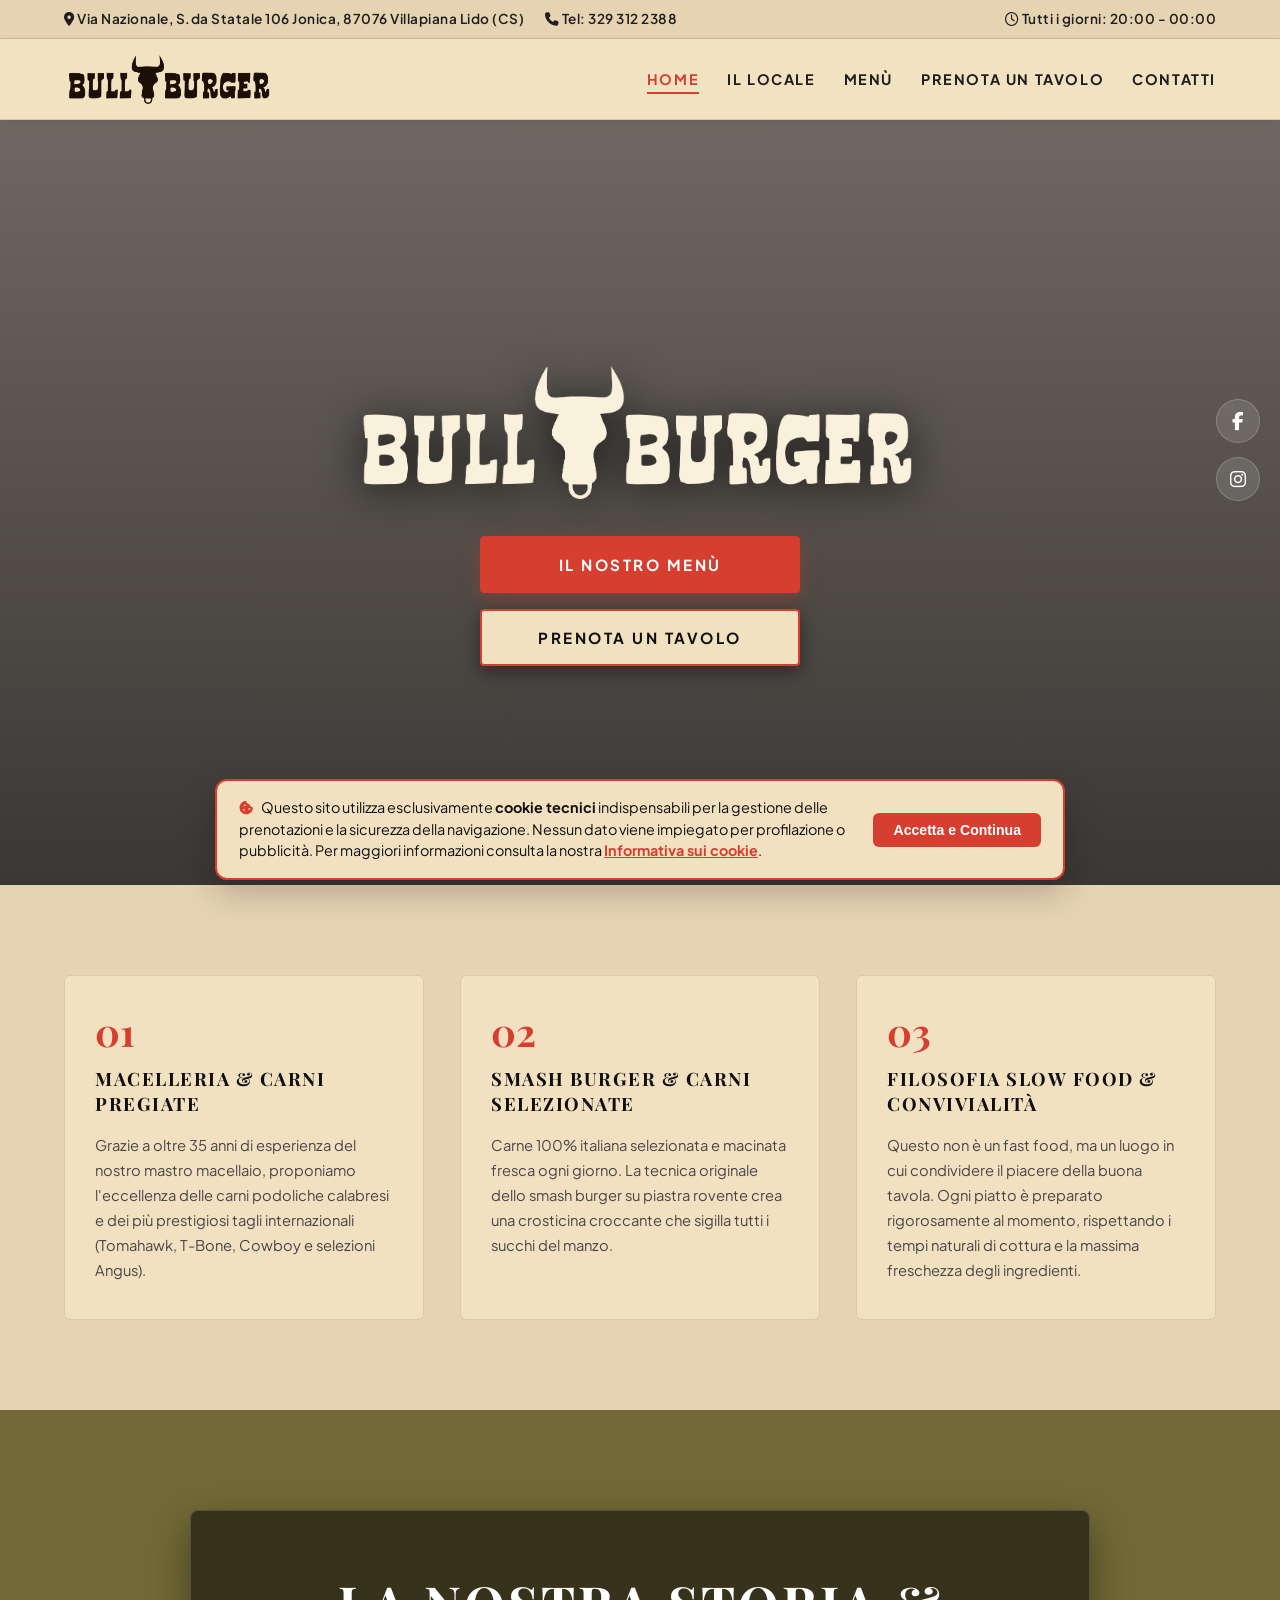
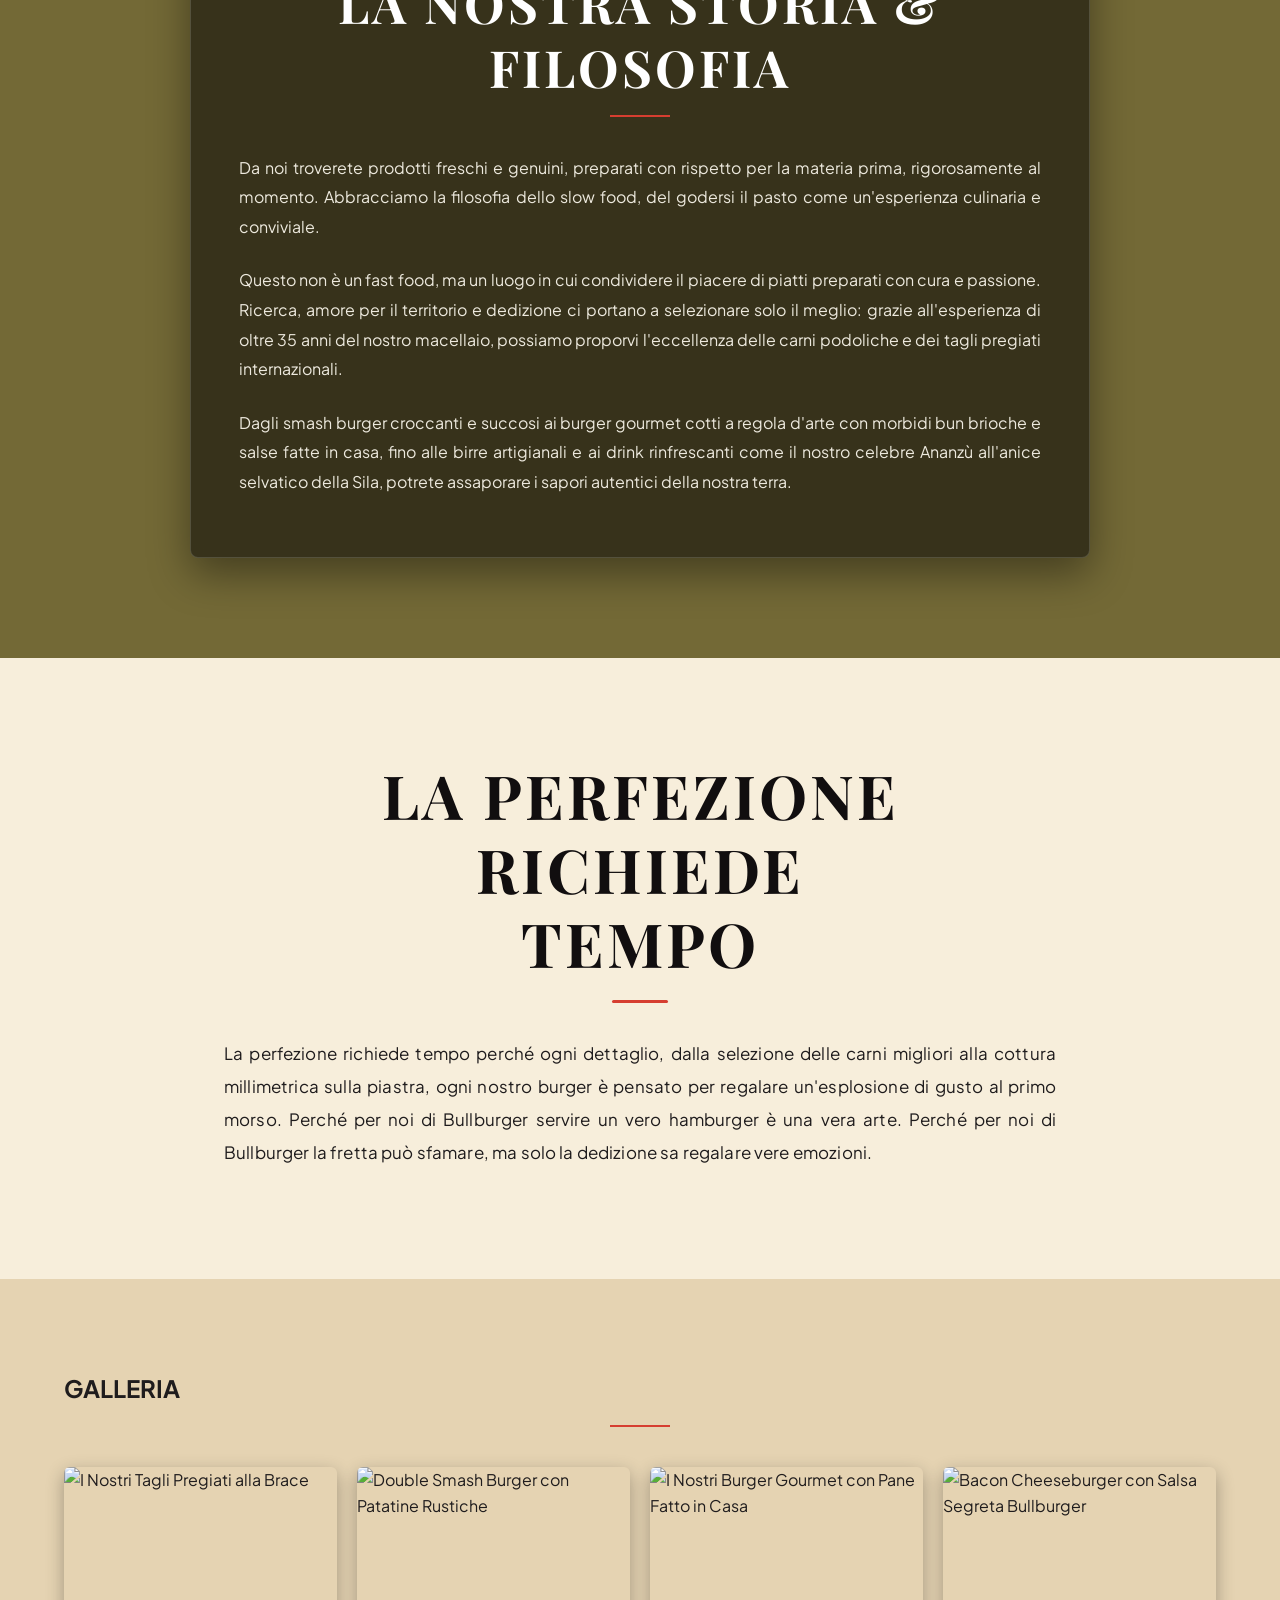
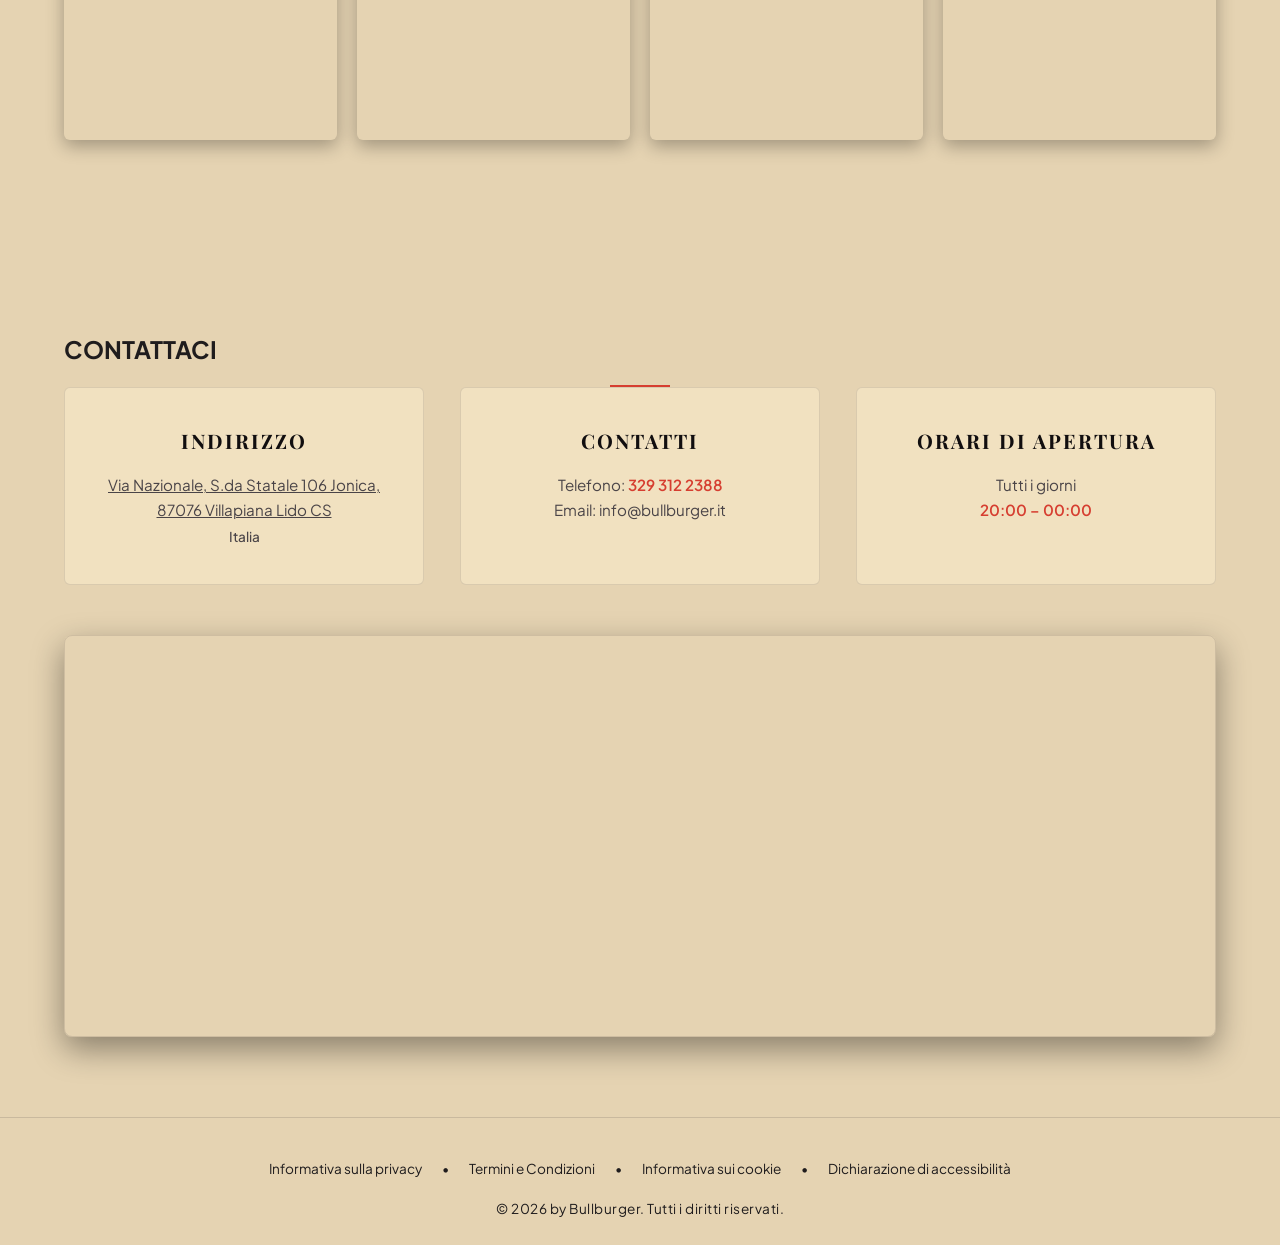
==== commit 490f3a69: "Ripristino completo stili CSS, protezione logo e pagine legali" ====
--- a/index.html
+++ b/index.html
@@ -58,12 +58,12 @@
       <ul class="nav-links">
         <li><a href="index.html" class="active">HOME</a></li>
         <li><a href="#il-locale">IL LOCALE</a></li>
-        <li><a href="menu.html">MENU</a></li>
+        <li><a href="menu.html">MENÙ</a></li>
         <li><a href="prenota.html">PRENOTA UN TAVOLO</a></li>
         <li><a href="#contatti">CONTATTI</a></li>
       </ul>
 
-      <button class="mobile-toggle" aria-label="Menu Mobile">
+      <button class="mobile-toggle" aria-label="Menù Mobile">
         <i class="fa-solid fa-bars"></i>
       </button>
     </div>
@@ -84,7 +84,7 @@
       
       <!-- 2 Bottoni al centro pagina -->
       <div class="hero-buttons-stack">
-        <a href="menu.html" class="btn-primary">IL NOSTRO MENU</a>
+        <a href="menu.html" class="btn-primary">IL NOSTRO MENÙ</a>
         <a href="prenota.html" class="btn-secondary-hero">PRENOTA UN TAVOLO</a>
       </div>
     </div>
